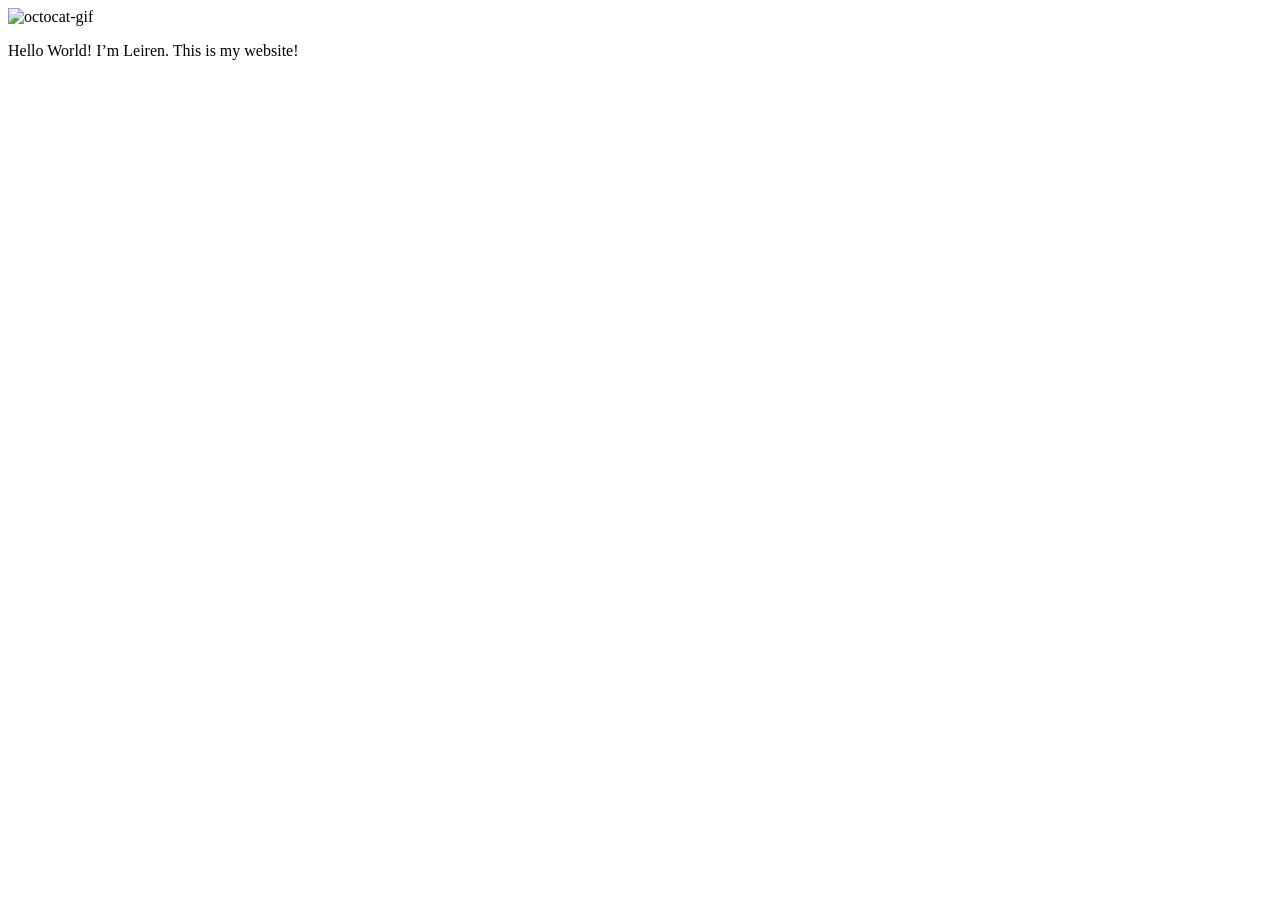
==== index.html @ 082400e5 "Replace welcome message with personal introduction" ====
<!DOCTYPE html>

<html>
<head>
  <meta http-equiv="Content-Type" content="text/html; charset=utf-8"/>
  <title>my-first-website</title>
  <LINK href="styles.css" rel="stylesheet" type="text/css">
</head>

<body>

<img src="https://octodex.github.com/images/daftpunktocat-thomas.gif" id="octocat" alt="octocat-gif" />

<!-- Change this code here by copy and pasting your template on line 15 -->
<p>Hello World! I’m Leiren. This is my website!</p>
</body>
</html>
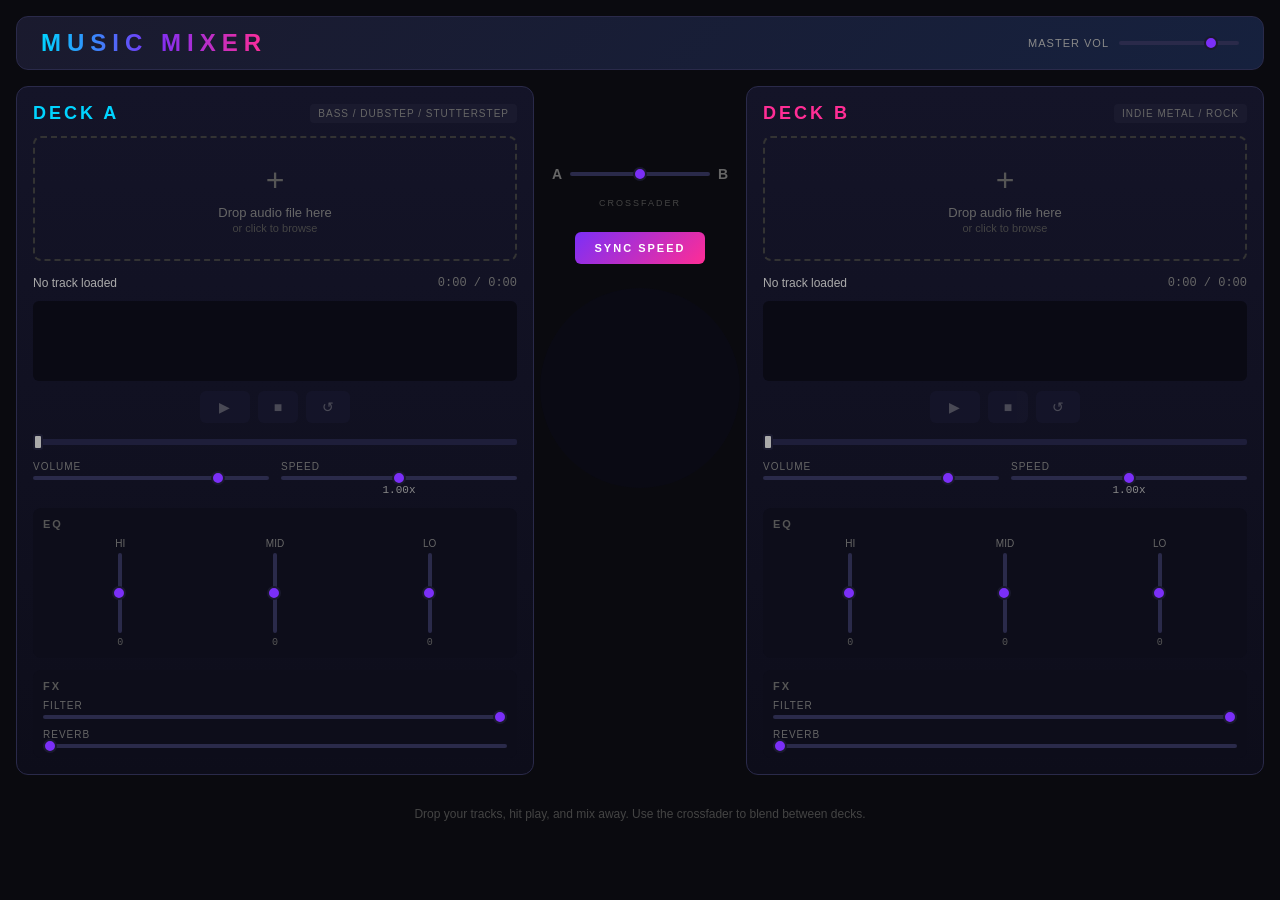
==== commit 0d192bf7: "Build web-based music mixer app with dual deck DJ interface Two-deck mixer using Web Audio API for b" ====
--- a/index.html
+++ b/index.html
@@ -1,17 +1,202 @@
 <!DOCTYPE html>
-
-<html>
+<html lang="en">
 <head>
-  <meta http-equiv="Content-Type" content="text/html; charset=utf-8"/>
-  <title>my-first-website</title>
-  <LINK href="styles.css" rel="stylesheet" type="text/css">
+  <meta charset="UTF-8">
+  <meta name="viewport" content="width=device-width, initial-scale=1.0">
+  <title>Music Mixer</title>
+  <link rel="stylesheet" href="styles.css">
 </head>
-
 <body>
-
-<img src="https://octodex.github.com/images/daftpunktocat-thomas.gif" id="octocat" alt="octocat-gif" />
-
-<!-- Change this code here by copy and pasting your template on line 15 -->
-<p>Hello World! I’m Leiren. This is my website!</p>
+  <div class="app">
+    <header class="header">
+      <h1>MUSIC MIXER</h1>
+      <div class="master-controls">
+        <label>Master Vol</label>
+        <input type="range" id="master-volume" min="0" max="1" step="0.01" value="0.8">
+      </div>
+    </header>
+
+    <div class="mixer-layout">
+      <!-- DECK A -->
+      <div class="deck" id="deck-a">
+        <div class="deck-header">
+          <span class="deck-label">DECK A</span>
+          <span class="deck-genre">Bass / Dubstep / Stutterstep</span>
+        </div>
+
+        <div class="drop-zone" id="drop-a">
+          <div class="drop-icon">+</div>
+          <p>Drop audio file here<br><small>or click to browse</small></p>
+          <input type="file" accept="audio/*" class="file-input" id="file-a">
+        </div>
+
+        <div class="track-info" id="info-a">
+          <span class="track-name" id="name-a">No track loaded</span>
+          <span class="track-time" id="time-a">0:00 / 0:00</span>
+        </div>
+
+        <canvas class="waveform" id="waveform-a" width="400" height="80"></canvas>
+
+        <div class="transport">
+          <button class="btn btn-play" id="play-a" disabled>&#9654;</button>
+          <button class="btn btn-stop" id="stop-a" disabled>&#9632;</button>
+          <button class="btn btn-loop" id="loop-a" disabled>&#8634;</button>
+        </div>
+
+        <div class="seek-bar">
+          <input type="range" id="seek-a" min="0" max="100" step="0.1" value="0" disabled>
+        </div>
+
+        <div class="controls-grid">
+          <div class="control-group">
+            <label>Volume</label>
+            <input type="range" class="slider volume-slider" id="vol-a" min="0" max="1" step="0.01" value="0.8">
+          </div>
+          <div class="control-group">
+            <label>Speed</label>
+            <input type="range" class="slider speed-slider" id="speed-a" min="0.5" max="1.5" step="0.01" value="1.0">
+            <span class="speed-display" id="speed-display-a">1.00x</span>
+          </div>
+        </div>
+
+        <div class="eq-section">
+          <span class="eq-title">EQ</span>
+          <div class="eq-knobs">
+            <div class="eq-knob">
+              <label>Hi</label>
+              <input type="range" class="slider eq-slider" id="hi-a" min="-24" max="24" step="1" value="0" orient="vertical">
+              <span class="eq-val" id="hi-val-a">0</span>
+            </div>
+            <div class="eq-knob">
+              <label>Mid</label>
+              <input type="range" class="slider eq-slider" id="mid-a" min="-24" max="24" step="1" value="0" orient="vertical">
+              <span class="eq-val" id="mid-val-a">0</span>
+            </div>
+            <div class="eq-knob">
+              <label>Lo</label>
+              <input type="range" class="slider eq-slider" id="lo-a" min="-24" max="24" step="1" value="0" orient="vertical">
+              <span class="eq-val" id="lo-val-a">0</span>
+            </div>
+          </div>
+        </div>
+
+        <div class="fx-section">
+          <span class="fx-title">FX</span>
+          <div class="fx-controls">
+            <div class="control-group">
+              <label>Filter</label>
+              <input type="range" class="slider" id="filter-a" min="20" max="20000" step="1" value="20000">
+            </div>
+            <div class="control-group">
+              <label>Reverb</label>
+              <input type="range" class="slider" id="reverb-a" min="0" max="1" step="0.01" value="0">
+            </div>
+          </div>
+        </div>
+      </div>
+
+      <!-- CENTER / CROSSFADER -->
+      <div class="center-section">
+        <div class="crossfader-section">
+          <span class="cf-label">A</span>
+          <input type="range" id="crossfader" min="0" max="1" step="0.01" value="0.5">
+          <span class="cf-label">B</span>
+        </div>
+        <div class="crossfader-title">CROSSFADER</div>
+
+        <div class="sync-section">
+          <button class="btn btn-sync" id="sync-btn">SYNC SPEED</button>
+        </div>
+
+        <div class="visualizer-section">
+          <canvas id="visualizer" width="200" height="200"></canvas>
+        </div>
+      </div>
+
+      <!-- DECK B -->
+      <div class="deck" id="deck-b">
+        <div class="deck-header">
+          <span class="deck-label">DECK B</span>
+          <span class="deck-genre">Indie Metal / Rock</span>
+        </div>
+
+        <div class="drop-zone" id="drop-b">
+          <div class="drop-icon">+</div>
+          <p>Drop audio file here<br><small>or click to browse</small></p>
+          <input type="file" accept="audio/*" class="file-input" id="file-b">
+        </div>
+
+        <div class="track-info" id="info-b">
+          <span class="track-name" id="name-b">No track loaded</span>
+          <span class="track-time" id="time-b">0:00 / 0:00</span>
+        </div>
+
+        <canvas class="waveform" id="waveform-b" width="400" height="80"></canvas>
+
+        <div class="transport">
+          <button class="btn btn-play" id="play-b" disabled>&#9654;</button>
+          <button class="btn btn-stop" id="stop-b" disabled>&#9632;</button>
+          <button class="btn btn-loop" id="loop-b" disabled>&#8634;</button>
+        </div>
+
+        <div class="seek-bar">
+          <input type="range" id="seek-b" min="0" max="100" step="0.1" value="0" disabled>
+        </div>
+
+        <div class="controls-grid">
+          <div class="control-group">
+            <label>Volume</label>
+            <input type="range" class="slider volume-slider" id="vol-b" min="0" max="1" step="0.01" value="0.8">
+          </div>
+          <div class="control-group">
+            <label>Speed</label>
+            <input type="range" class="slider speed-slider" id="speed-b" min="0.5" max="1.5" step="0.01" value="1.0">
+            <span class="speed-display" id="speed-display-b">1.00x</span>
+          </div>
+        </div>
+
+        <div class="eq-section">
+          <span class="eq-title">EQ</span>
+          <div class="eq-knobs">
+            <div class="eq-knob">
+              <label>Hi</label>
+              <input type="range" class="slider eq-slider" id="hi-b" min="-24" max="24" step="1" value="0" orient="vertical">
+              <span class="eq-val" id="hi-val-b">0</span>
+            </div>
+            <div class="eq-knob">
+              <label>Mid</label>
+              <input type="range" class="slider eq-slider" id="mid-b" min="-24" max="24" step="1" value="0" orient="vertical">
+              <span class="eq-val" id="mid-val-b">0</span>
+            </div>
+            <div class="eq-knob">
+              <label>Lo</label>
+              <input type="range" class="slider eq-slider" id="lo-b" min="-24" max="24" step="1" value="0" orient="vertical">
+              <span class="eq-val" id="lo-val-b">0</span>
+            </div>
+          </div>
+        </div>
+
+        <div class="fx-section">
+          <span class="fx-title">FX</span>
+          <div class="fx-controls">
+            <div class="control-group">
+              <label>Filter</label>
+              <input type="range" class="slider" id="filter-b" min="20" max="20000" step="1" value="20000">
+            </div>
+            <div class="control-group">
+              <label>Reverb</label>
+              <input type="range" class="slider" id="reverb-b" min="0" max="1" step="0.01" value="0">
+            </div>
+          </div>
+        </div>
+      </div>
+    </div>
+
+    <footer class="footer">
+      <p>Drop your tracks, hit play, and mix away. Use the crossfader to blend between decks.</p>
+    </footer>
+  </div>
+
+  <script src="app.js"></script>
 </body>
 </html>
--- a/styles.css
+++ b/styles.css
@@ -0,0 +1,519 @@
+/* ========== RESET & BASE ========== */
+*, *::before, *::after {
+  margin: 0;
+  padding: 0;
+  box-sizing: border-box;
+}
+
+body {
+  font-family: 'Segoe UI', -apple-system, BlinkMacSystemFont, sans-serif;
+  background: #0a0a0f;
+  color: #e0e0e0;
+  min-height: 100vh;
+  overflow-x: hidden;
+}
+
+.app {
+  max-width: 1400px;
+  margin: 0 auto;
+  padding: 16px;
+}
+
+/* ========== HEADER ========== */
+.header {
+  display: flex;
+  justify-content: space-between;
+  align-items: center;
+  padding: 12px 24px;
+  background: linear-gradient(135deg, #1a1a2e, #16213e);
+  border-radius: 12px;
+  margin-bottom: 16px;
+  border: 1px solid #2a2a4a;
+}
+
+.header h1 {
+  font-size: 24px;
+  font-weight: 700;
+  letter-spacing: 6px;
+  background: linear-gradient(90deg, #00d4ff, #7b2ff7, #ff2d95);
+  -webkit-background-clip: text;
+  -webkit-text-fill-color: transparent;
+  background-clip: text;
+}
+
+.master-controls {
+  display: flex;
+  align-items: center;
+  gap: 10px;
+}
+
+.master-controls label {
+  font-size: 11px;
+  text-transform: uppercase;
+  letter-spacing: 1px;
+  color: #888;
+}
+
+.master-controls input[type="range"] {
+  width: 120px;
+}
+
+/* ========== MIXER LAYOUT ========== */
+.mixer-layout {
+  display: grid;
+  grid-template-columns: 1fr 180px 1fr;
+  gap: 16px;
+  align-items: start;
+}
+
+/* ========== DECK ========== */
+.deck {
+  background: linear-gradient(180deg, #141428, #0d0d1a);
+  border-radius: 12px;
+  padding: 16px;
+  border: 1px solid #2a2a4a;
+}
+
+.deck-header {
+  display: flex;
+  justify-content: space-between;
+  align-items: center;
+  margin-bottom: 12px;
+}
+
+.deck-label {
+  font-size: 18px;
+  font-weight: 700;
+  letter-spacing: 3px;
+}
+
+#deck-a .deck-label {
+  color: #00d4ff;
+}
+
+#deck-b .deck-label {
+  color: #ff2d95;
+}
+
+.deck-genre {
+  font-size: 10px;
+  text-transform: uppercase;
+  letter-spacing: 1px;
+  color: #666;
+  background: #1a1a2e;
+  padding: 4px 8px;
+  border-radius: 4px;
+}
+
+/* ========== DROP ZONE ========== */
+.drop-zone {
+  border: 2px dashed #333;
+  border-radius: 8px;
+  padding: 24px;
+  text-align: center;
+  cursor: pointer;
+  transition: all 0.3s;
+  margin-bottom: 12px;
+  position: relative;
+}
+
+.drop-zone:hover,
+.drop-zone.drag-over {
+  border-color: #7b2ff7;
+  background: rgba(123, 47, 247, 0.05);
+}
+
+.drop-zone.loaded {
+  border-color: #2ecc71;
+  border-style: solid;
+  padding: 10px;
+}
+
+.drop-zone.loaded .drop-icon {
+  display: none;
+}
+
+.drop-icon {
+  font-size: 32px;
+  color: #555;
+  margin-bottom: 6px;
+}
+
+.drop-zone p {
+  color: #666;
+  font-size: 13px;
+}
+
+.drop-zone small {
+  color: #444;
+  font-size: 11px;
+}
+
+.file-input {
+  position: absolute;
+  inset: 0;
+  opacity: 0;
+  cursor: pointer;
+}
+
+/* ========== TRACK INFO ========== */
+.track-info {
+  display: flex;
+  justify-content: space-between;
+  align-items: center;
+  margin-bottom: 8px;
+  min-height: 20px;
+}
+
+.track-name {
+  font-size: 12px;
+  color: #aaa;
+  white-space: nowrap;
+  overflow: hidden;
+  text-overflow: ellipsis;
+  max-width: 250px;
+}
+
+.track-time {
+  font-size: 12px;
+  color: #666;
+  font-family: 'Courier New', monospace;
+}
+
+/* ========== WAVEFORM ========== */
+.waveform {
+  width: 100%;
+  height: 80px;
+  background: #0a0a14;
+  border-radius: 6px;
+  margin-bottom: 10px;
+  display: block;
+}
+
+/* ========== TRANSPORT ========== */
+.transport {
+  display: flex;
+  gap: 8px;
+  justify-content: center;
+  margin-bottom: 8px;
+}
+
+.btn {
+  border: none;
+  border-radius: 6px;
+  cursor: pointer;
+  font-size: 14px;
+  transition: all 0.2s;
+  background: #1e1e3a;
+  color: #ccc;
+  padding: 8px 16px;
+}
+
+.btn:hover:not(:disabled) {
+  background: #2e2e5a;
+}
+
+.btn:disabled {
+  opacity: 0.3;
+  cursor: not-allowed;
+}
+
+.btn-play {
+  min-width: 50px;
+}
+
+.btn-play.playing {
+  background: #7b2ff7;
+  color: #fff;
+}
+
+.btn-loop.active {
+  background: #2ecc71;
+  color: #fff;
+}
+
+/* ========== SEEK BAR ========== */
+.seek-bar {
+  margin-bottom: 12px;
+}
+
+.seek-bar input[type="range"] {
+  width: 100%;
+}
+
+/* ========== CONTROLS GRID ========== */
+.controls-grid {
+  display: grid;
+  grid-template-columns: 1fr 1fr;
+  gap: 12px;
+  margin-bottom: 12px;
+}
+
+.control-group {
+  display: flex;
+  flex-direction: column;
+  gap: 4px;
+}
+
+.control-group label {
+  font-size: 10px;
+  text-transform: uppercase;
+  letter-spacing: 1px;
+  color: #666;
+}
+
+.speed-display {
+  font-size: 11px;
+  color: #888;
+  text-align: center;
+  font-family: 'Courier New', monospace;
+}
+
+/* ========== EQ SECTION ========== */
+.eq-section {
+  background: #0d0d1a;
+  border-radius: 8px;
+  padding: 10px;
+  margin-bottom: 12px;
+}
+
+.eq-title,
+.fx-title {
+  font-size: 11px;
+  font-weight: 600;
+  letter-spacing: 2px;
+  color: #555;
+  display: block;
+  margin-bottom: 8px;
+}
+
+.eq-knobs {
+  display: flex;
+  justify-content: space-around;
+}
+
+.eq-knob {
+  display: flex;
+  flex-direction: column;
+  align-items: center;
+  gap: 4px;
+}
+
+.eq-knob label {
+  font-size: 10px;
+  color: #666;
+  text-transform: uppercase;
+}
+
+.eq-slider {
+  writing-mode: vertical-lr;
+  direction: rtl;
+  width: 28px;
+  height: 80px;
+  -webkit-appearance: slider-vertical;
+}
+
+.eq-val {
+  font-size: 10px;
+  color: #555;
+  font-family: 'Courier New', monospace;
+}
+
+/* ========== FX SECTION ========== */
+.fx-section {
+  background: #0d0d1a;
+  border-radius: 8px;
+  padding: 10px;
+}
+
+.fx-controls {
+  display: flex;
+  flex-direction: column;
+  gap: 10px;
+}
+
+/* ========== CENTER SECTION ========== */
+.center-section {
+  display: flex;
+  flex-direction: column;
+  align-items: center;
+  gap: 16px;
+  padding-top: 80px;
+}
+
+.crossfader-section {
+  display: flex;
+  align-items: center;
+  gap: 8px;
+}
+
+.cf-label {
+  font-size: 14px;
+  font-weight: 700;
+  color: #666;
+}
+
+.crossfader-title {
+  font-size: 9px;
+  letter-spacing: 2px;
+  color: #444;
+  text-align: center;
+}
+
+#crossfader {
+  width: 140px;
+}
+
+.sync-section {
+  margin-top: 8px;
+}
+
+.btn-sync {
+  background: linear-gradient(135deg, #7b2ff7, #ff2d95);
+  color: #fff;
+  font-size: 11px;
+  letter-spacing: 2px;
+  font-weight: 600;
+  padding: 10px 20px;
+  border: none;
+  border-radius: 6px;
+  cursor: pointer;
+  transition: all 0.2s;
+}
+
+.btn-sync:hover {
+  transform: scale(1.05);
+  box-shadow: 0 0 20px rgba(123, 47, 247, 0.3);
+}
+
+.visualizer-section {
+  margin-top: 8px;
+}
+
+#visualizer {
+  border-radius: 50%;
+  background: #0a0a14;
+}
+
+/* ========== RANGE INPUTS ========== */
+input[type="range"] {
+  -webkit-appearance: none;
+  appearance: none;
+  background: transparent;
+  cursor: pointer;
+}
+
+input[type="range"]::-webkit-slider-runnable-track {
+  height: 4px;
+  background: #2a2a4a;
+  border-radius: 2px;
+}
+
+input[type="range"]::-webkit-slider-thumb {
+  -webkit-appearance: none;
+  appearance: none;
+  width: 14px;
+  height: 14px;
+  background: #7b2ff7;
+  border-radius: 50%;
+  margin-top: -5px;
+  border: 2px solid #1a1a2e;
+}
+
+input[type="range"]::-moz-range-track {
+  height: 4px;
+  background: #2a2a4a;
+  border-radius: 2px;
+  border: none;
+}
+
+input[type="range"]::-moz-range-thumb {
+  width: 12px;
+  height: 12px;
+  background: #7b2ff7;
+  border-radius: 50%;
+  border: 2px solid #1a1a2e;
+}
+
+/* Volume sliders colored */
+.volume-slider::-webkit-slider-thumb { background: #2ecc71; }
+.volume-slider::-moz-range-thumb { background: #2ecc71; }
+
+/* Speed sliders colored */
+.speed-slider::-webkit-slider-thumb { background: #f39c12; }
+.speed-slider::-moz-range-thumb { background: #f39c12; }
+
+/* Seek bar */
+.seek-bar input[type="range"]::-webkit-slider-runnable-track {
+  height: 6px;
+  background: #1e1e3a;
+}
+
+.seek-bar input[type="range"]::-webkit-slider-thumb {
+  width: 10px;
+  height: 16px;
+  border-radius: 3px;
+  margin-top: -5px;
+  background: #aaa;
+}
+
+.seek-bar input[type="range"]::-moz-range-track {
+  height: 6px;
+  background: #1e1e3a;
+}
+
+.seek-bar input[type="range"]::-moz-range-thumb {
+  width: 10px;
+  height: 16px;
+  border-radius: 3px;
+  background: #aaa;
+}
+
+/* EQ vertical sliders */
+.eq-slider::-webkit-slider-runnable-track {
+  width: 4px;
+  height: auto;
+}
+
+.eq-slider::-webkit-slider-thumb {
+  width: 16px;
+  height: 10px;
+  border-radius: 3px;
+  margin-left: -6px;
+  background: #00d4ff;
+}
+
+.eq-slider::-moz-range-thumb {
+  width: 16px;
+  height: 10px;
+  border-radius: 3px;
+  background: #00d4ff;
+}
+
+/* ========== FOOTER ========== */
+.footer {
+  text-align: center;
+  padding: 16px;
+  margin-top: 16px;
+  color: #444;
+  font-size: 12px;
+}
+
+/* ========== RESPONSIVE ========== */
+@media (max-width: 900px) {
+  .mixer-layout {
+    grid-template-columns: 1fr;
+  }
+
+  .center-section {
+    padding-top: 0;
+    flex-direction: row;
+    flex-wrap: wrap;
+    justify-content: center;
+  }
+
+  .header h1 {
+    font-size: 18px;
+    letter-spacing: 3px;
+  }
+}
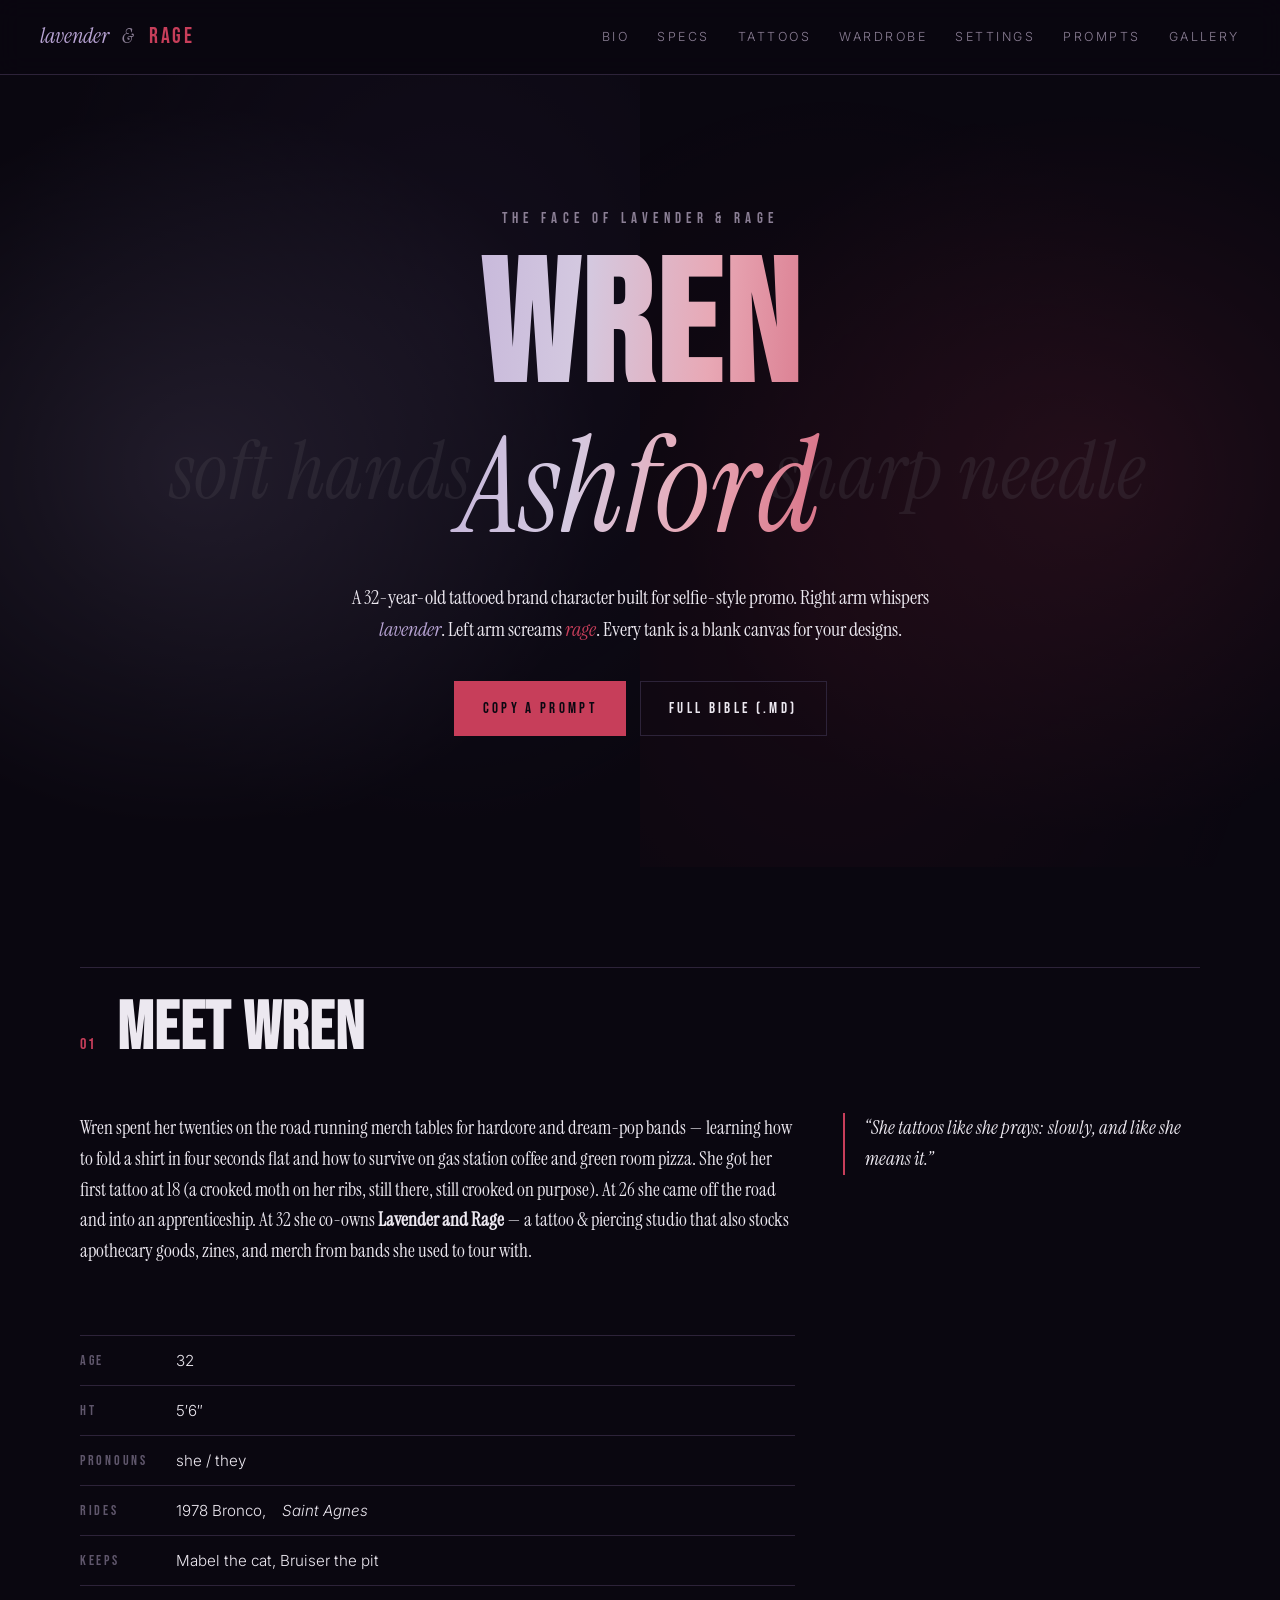
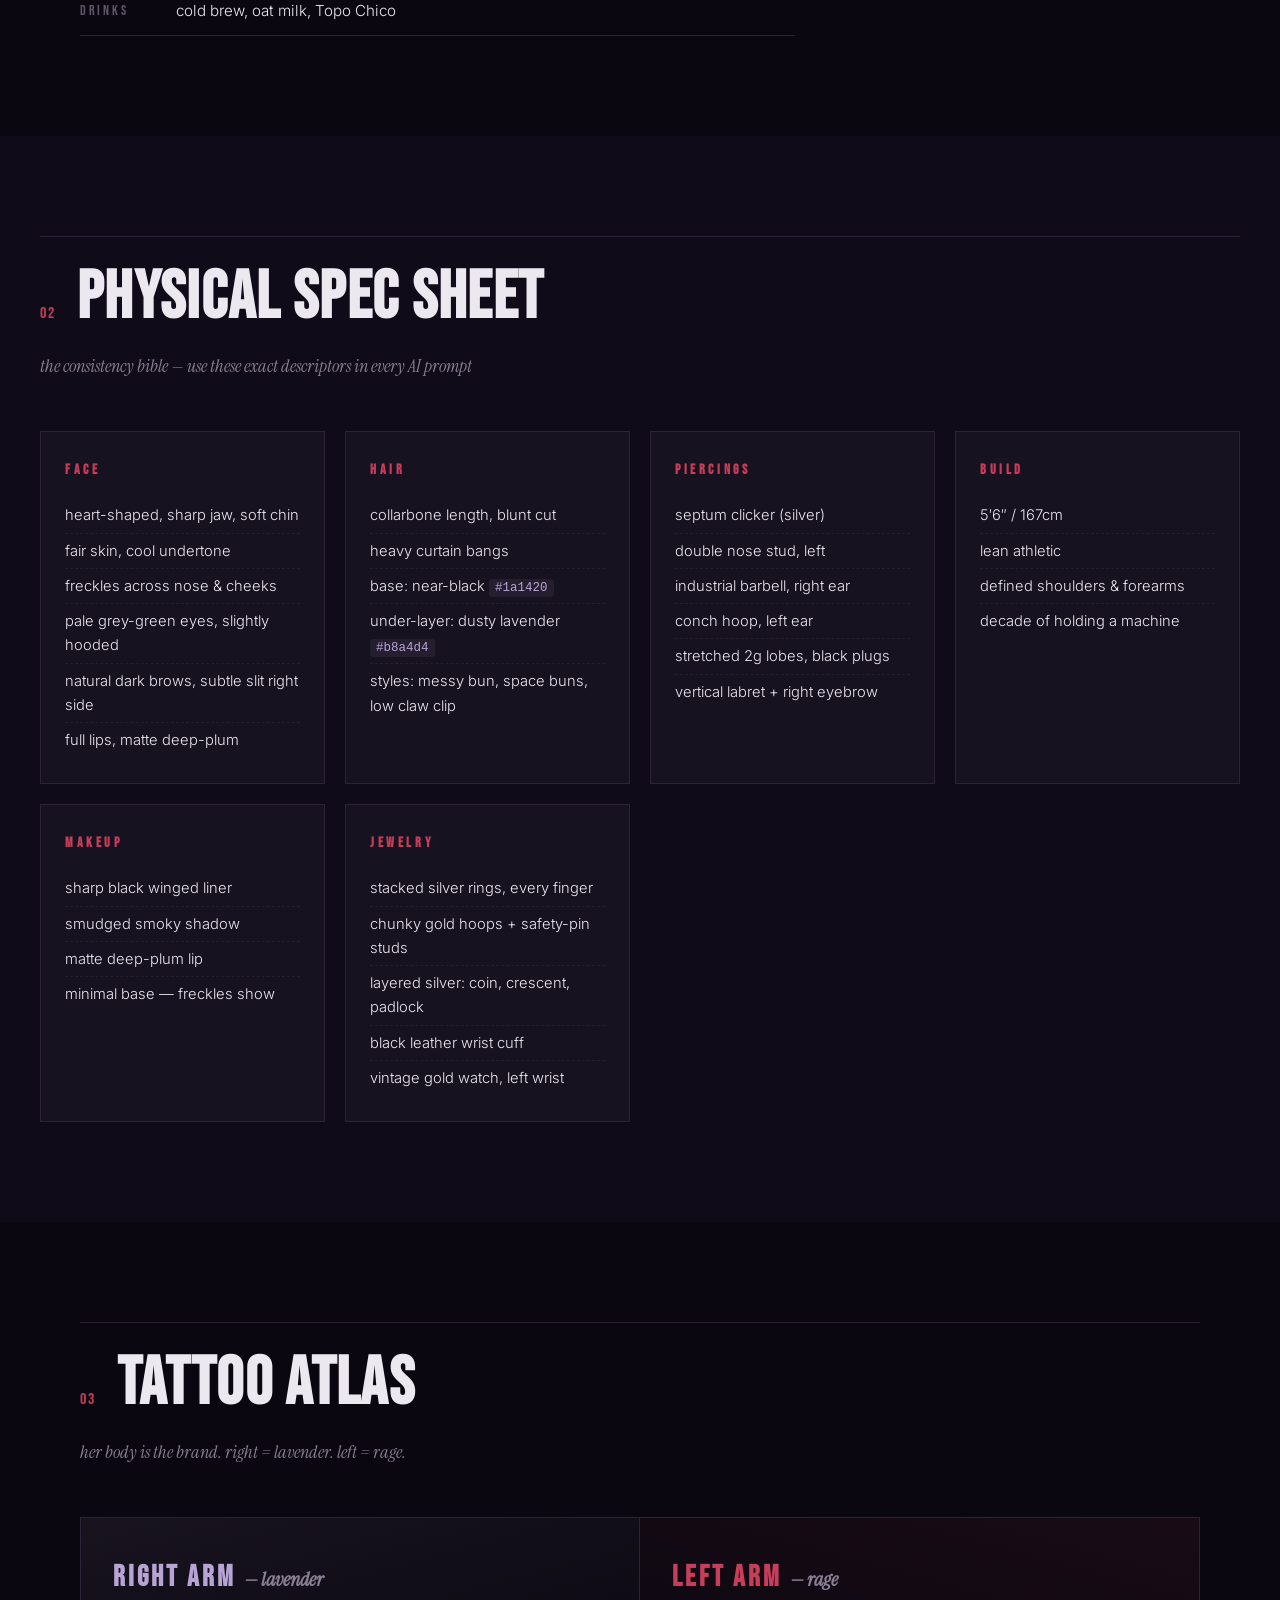
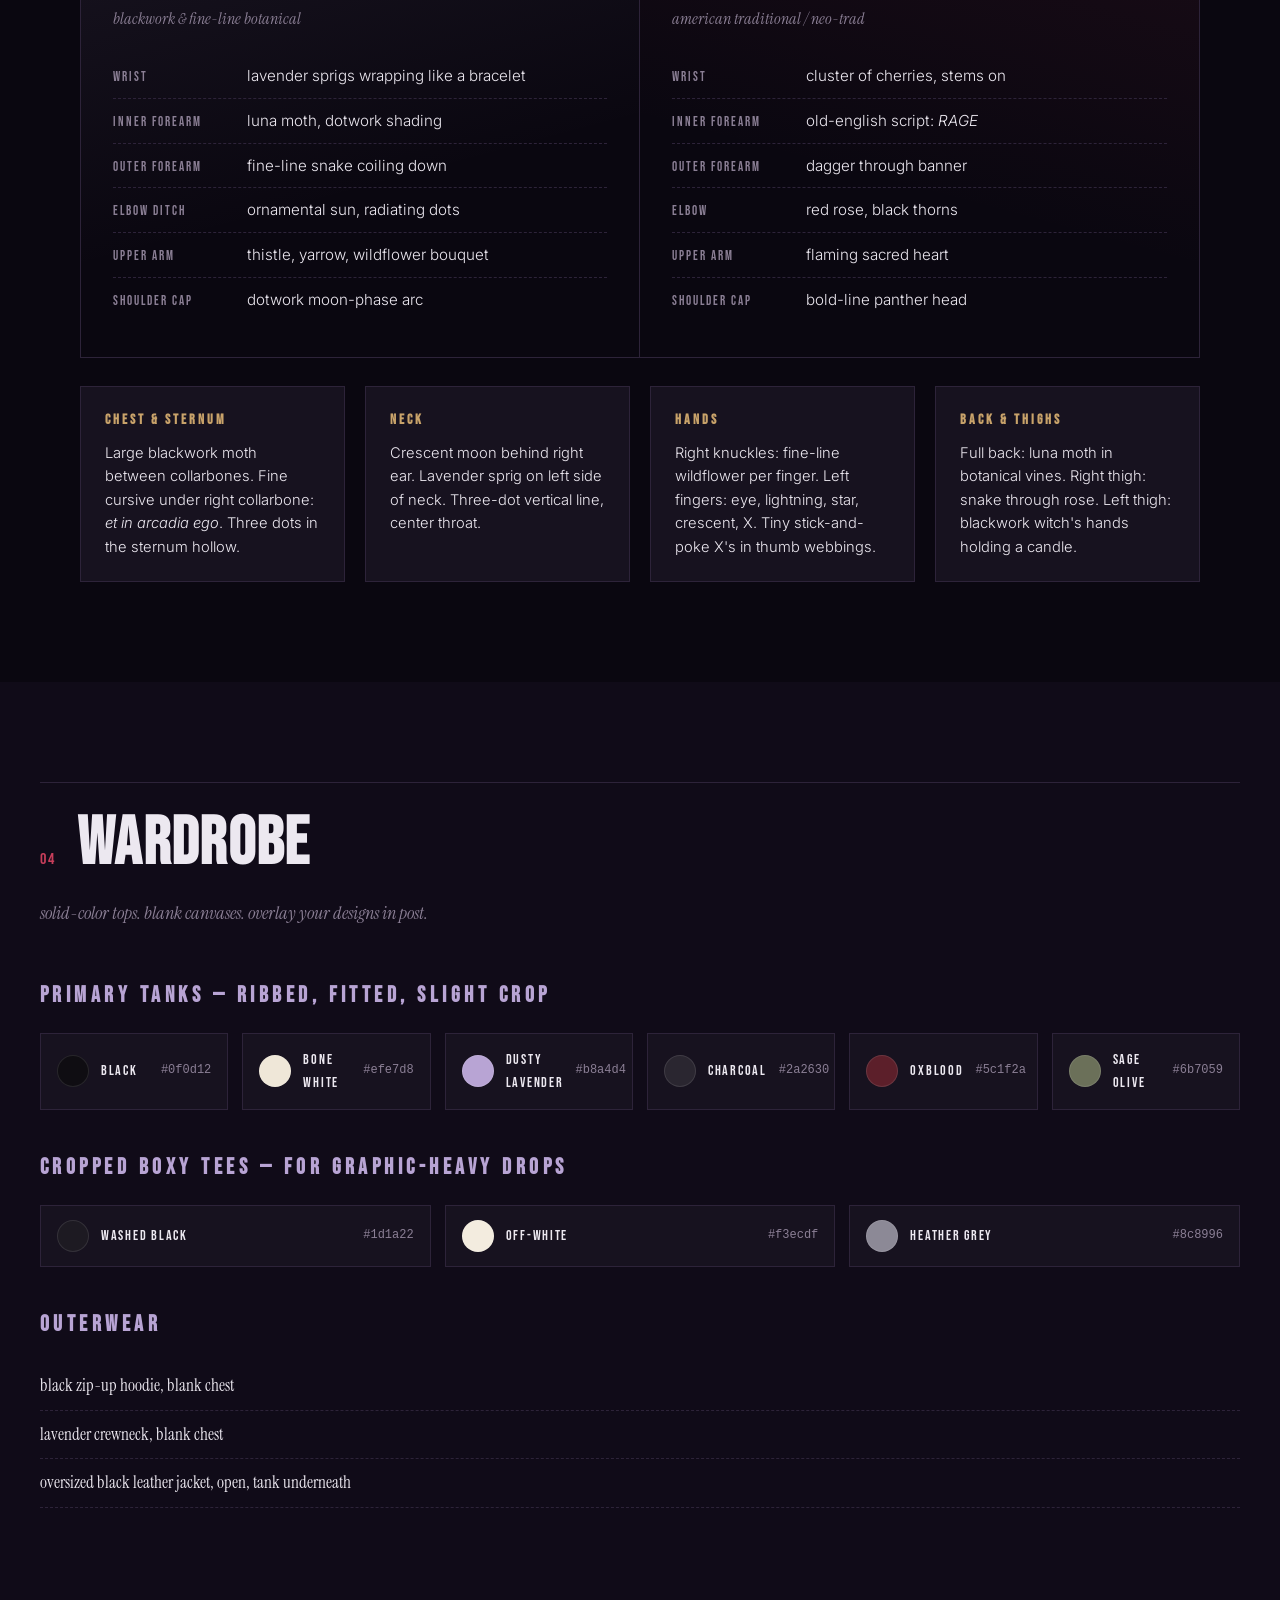
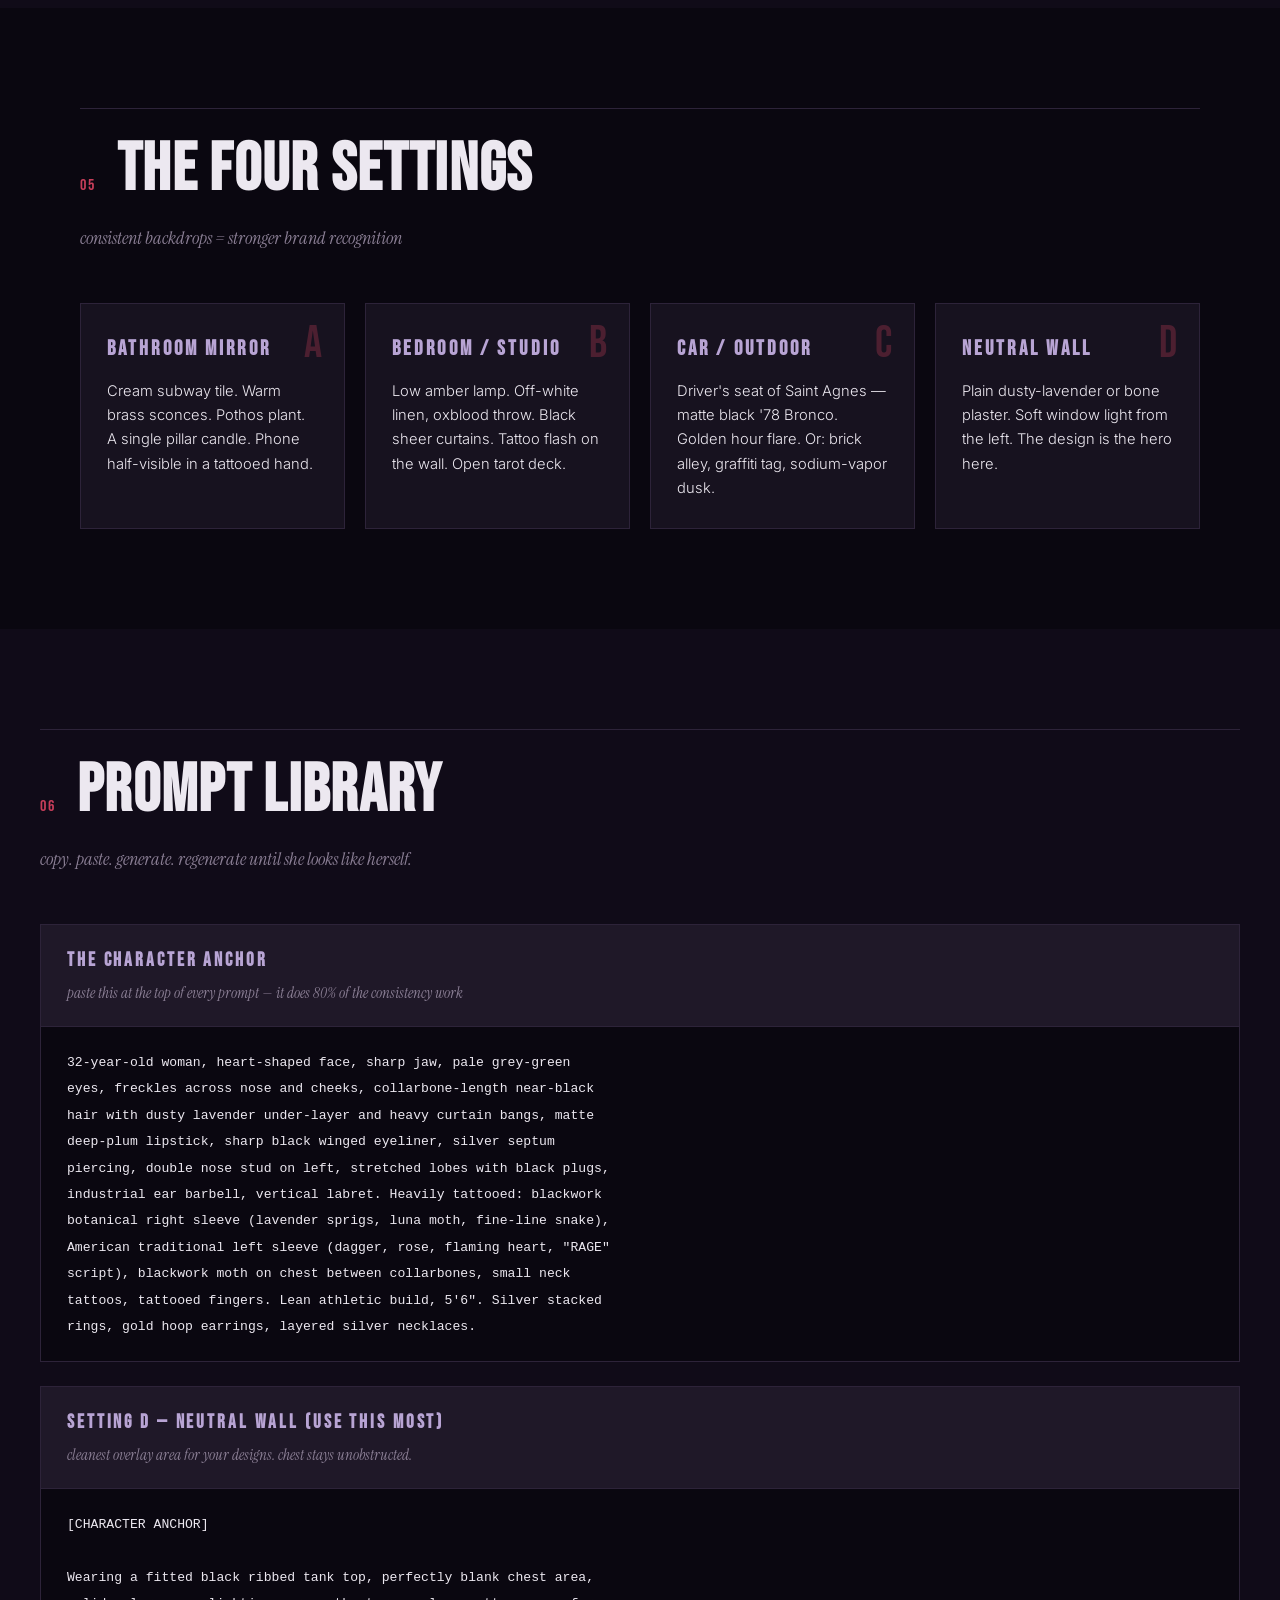
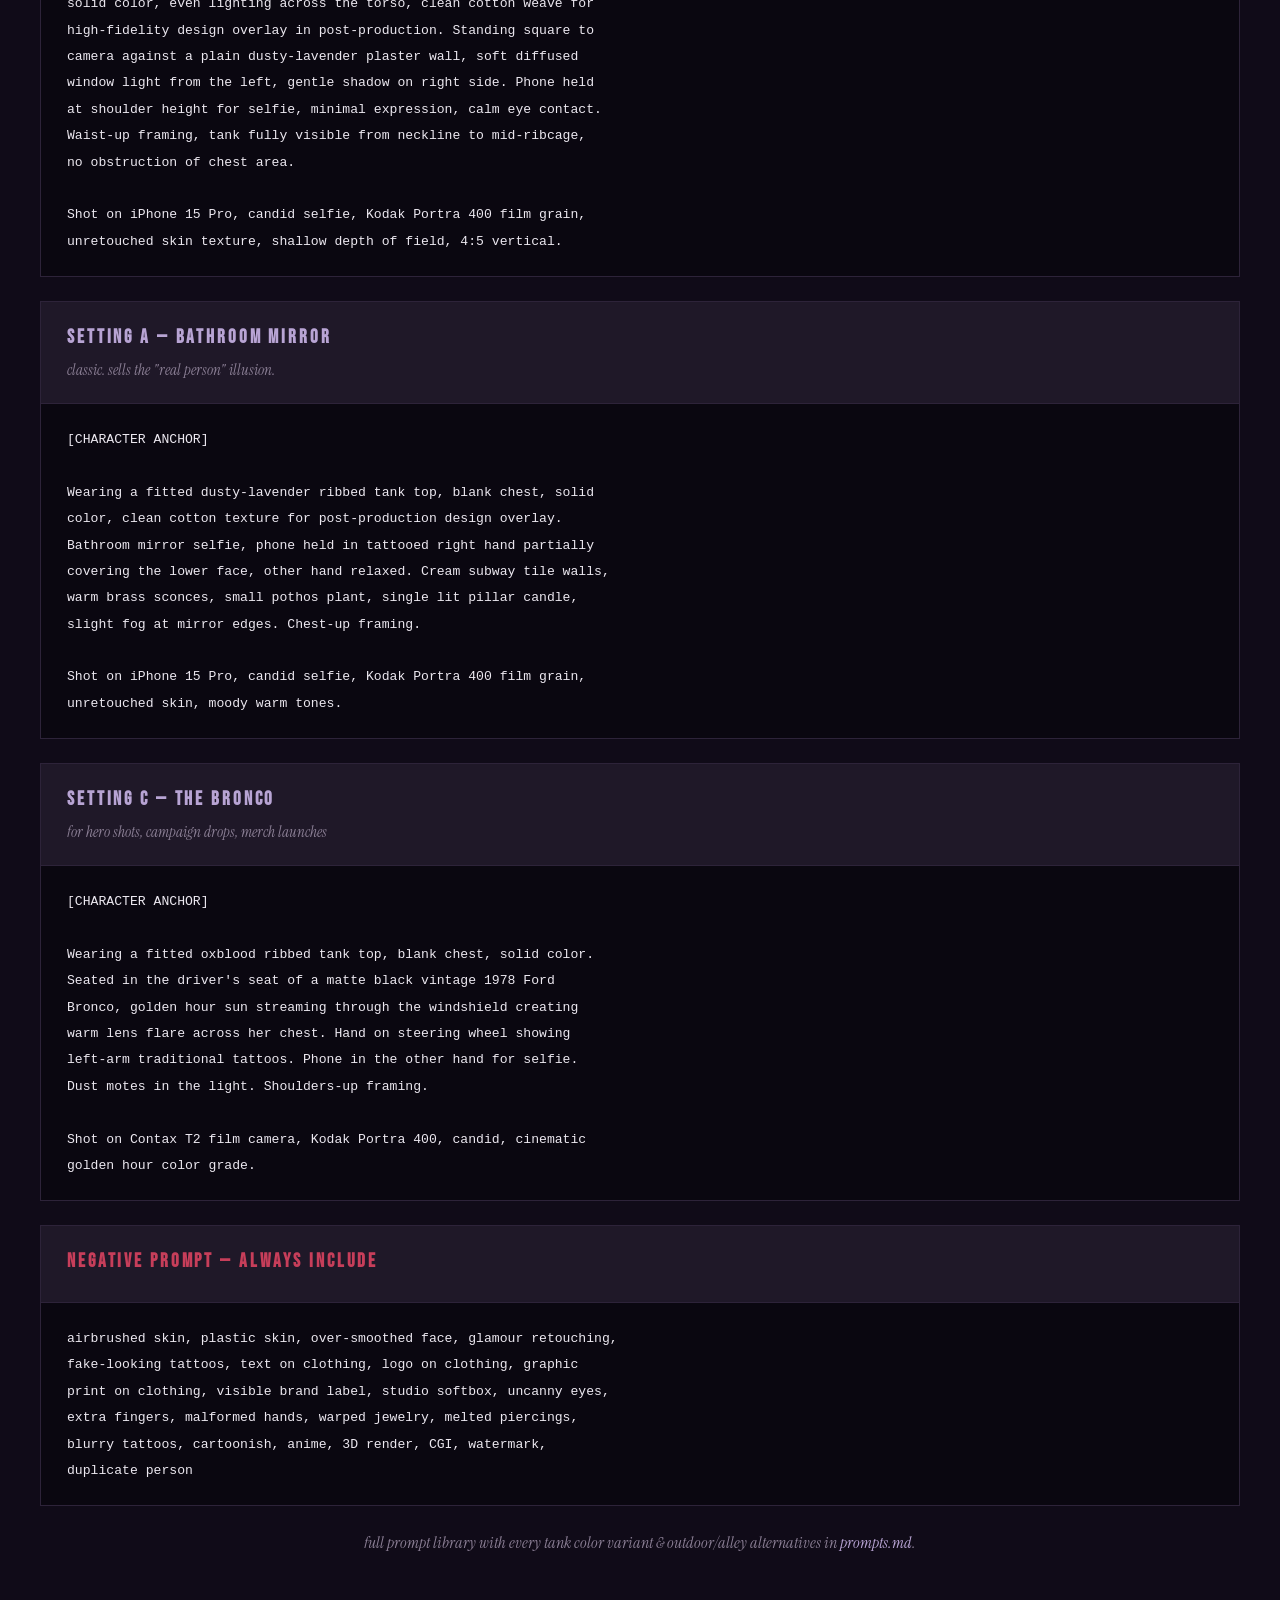
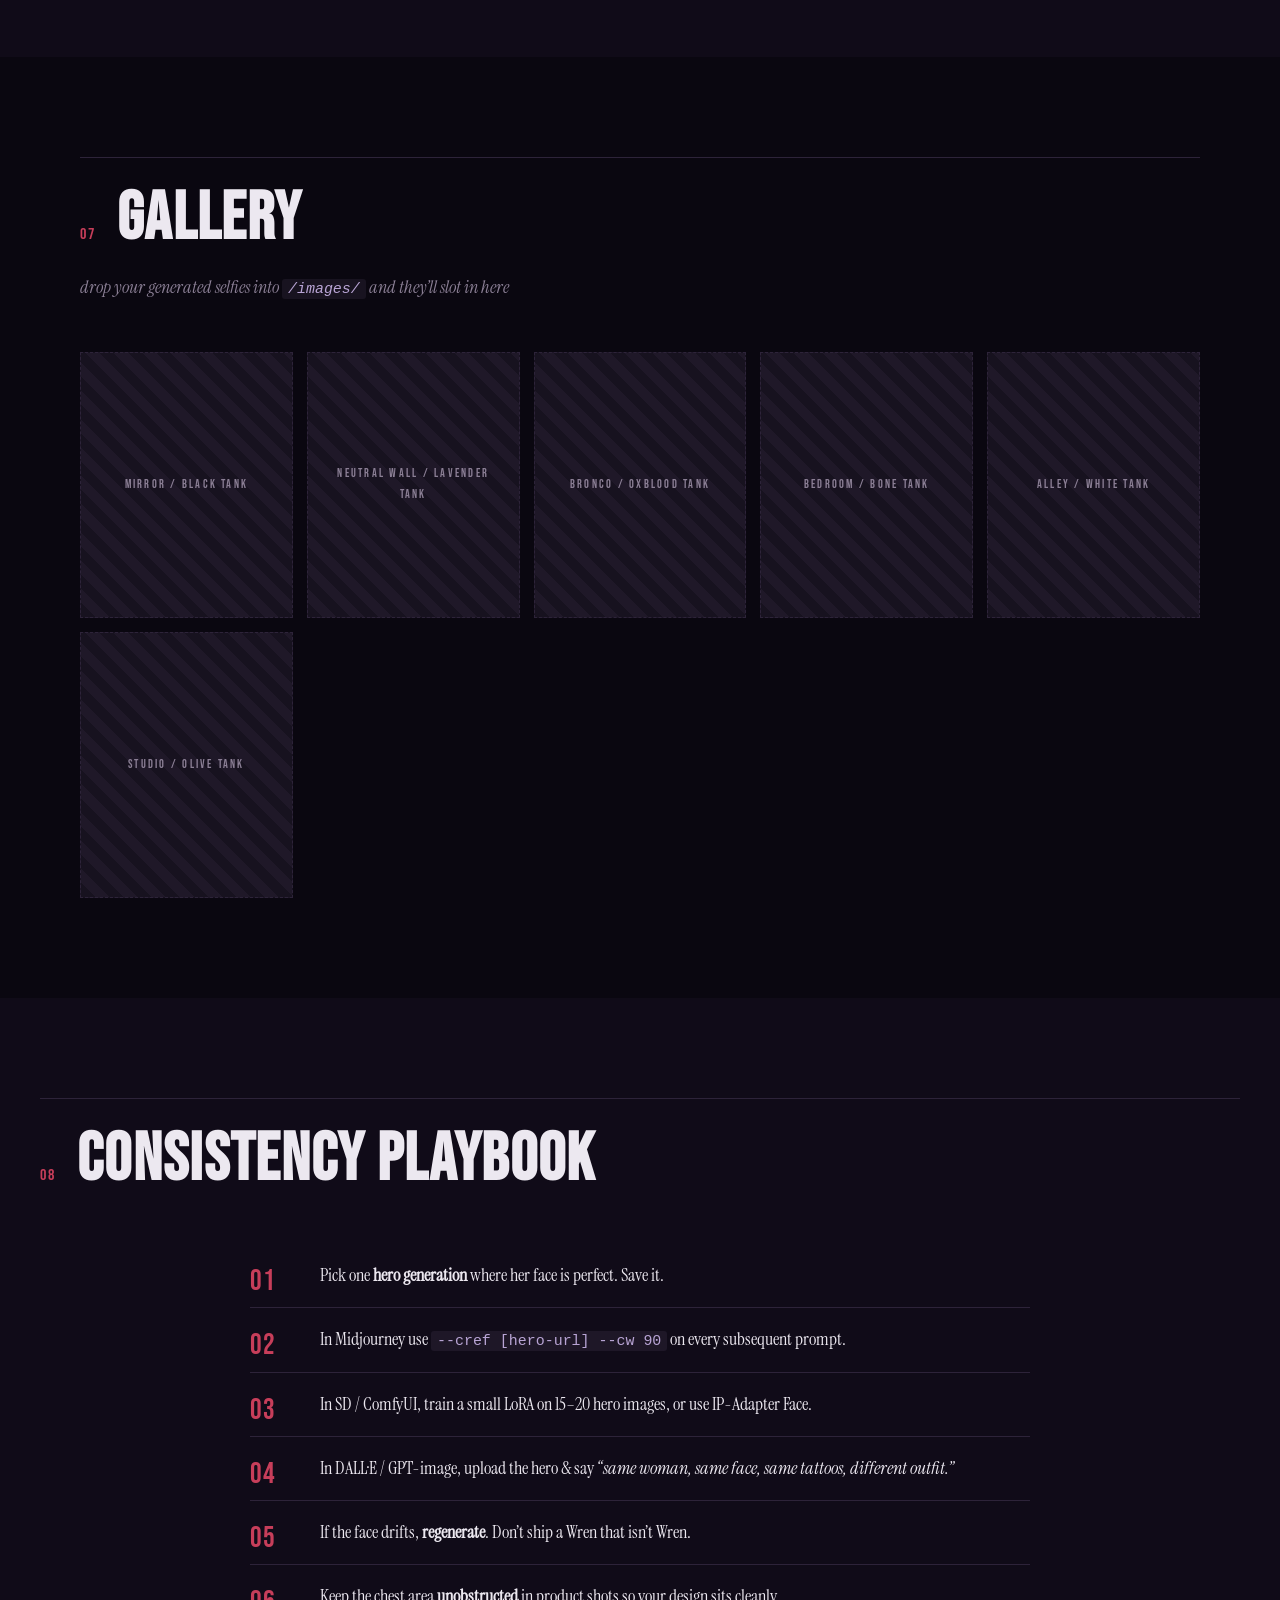
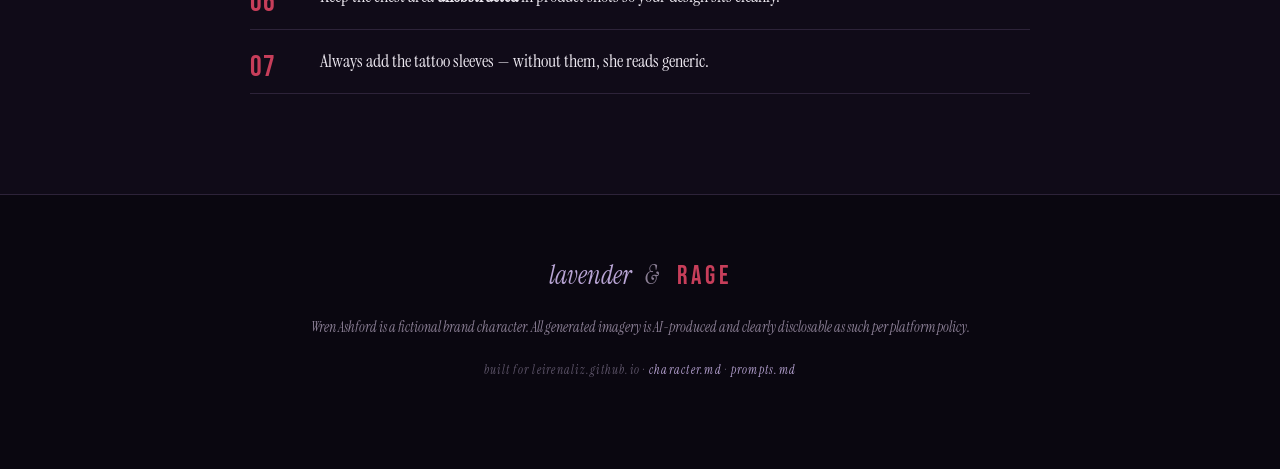
==== commit e098e23f: "Add Wren Ashford brand character showcase for Lavender & Rage Introduces a full brand character for " ====
--- a/index.html
+++ b/index.html
@@ -1,202 +1,412 @@
 <!DOCTYPE html>
 <html lang="en">
 <head>
-  <meta charset="UTF-8">
-  <meta name="viewport" content="width=device-width, initial-scale=1.0">
-  <title>Music Mixer</title>
-  <link rel="stylesheet" href="styles.css">
+  <meta charset="utf-8" />
+  <meta name="viewport" content="width=device-width, initial-scale=1" />
+  <title>Wren Ashford — The Face of Lavender & Rage</title>
+  <meta name="description" content="Brand character bible and AI prompt library for Wren Ashford, the face of Lavender and Rage." />
+  <link rel="preconnect" href="https://fonts.googleapis.com">
+  <link rel="preconnect" href="https://fonts.gstatic.com" crossorigin>
+  <link href="https://fonts.googleapis.com/css2?family=Bebas+Neue&family=Instrument+Serif:ital@0;1&family=Inter:wght@300;400;500;600&display=swap" rel="stylesheet">
+  <link href="styles.css" rel="stylesheet" type="text/css">
 </head>
 <body>
-  <div class="app">
-    <header class="header">
-      <h1>MUSIC MIXER</h1>
-      <div class="master-controls">
-        <label>Master Vol</label>
-        <input type="range" id="master-volume" min="0" max="1" step="0.01" value="0.8">
-      </div>
+
+<header class="nav">
+  <div class="nav__brand">
+    <span class="nav__lavender">lavender</span>
+    <span class="nav__amp">&amp;</span>
+    <span class="nav__rage">rage</span>
+  </div>
+  <nav class="nav__links">
+    <a href="#bio">bio</a>
+    <a href="#specs">specs</a>
+    <a href="#tattoos">tattoos</a>
+    <a href="#wardrobe">wardrobe</a>
+    <a href="#settings">settings</a>
+    <a href="#prompts">prompts</a>
+    <a href="#gallery">gallery</a>
+  </nav>
+</header>
+
+<section class="hero">
+  <div class="hero__split">
+    <div class="hero__side hero__side--lavender">
+      <span class="hero__tag">soft hands</span>
+    </div>
+    <div class="hero__side hero__side--rage">
+      <span class="hero__tag">sharp needle</span>
+    </div>
+  </div>
+  <div class="hero__content">
+    <p class="hero__kicker">the face of lavender &amp; rage</p>
+    <h1 class="hero__name">Wren<br><em>Ashford</em></h1>
+    <p class="hero__lede">
+      A 32-year-old tattooed brand character built for selfie-style promo.
+      Right arm whispers <span class="lav">lavender</span>.
+      Left arm screams <span class="rage">rage</span>.
+      Every tank is a blank canvas for your designs.
+    </p>
+    <div class="hero__ctas">
+      <a class="btn btn--primary" href="#prompts">copy a prompt</a>
+      <a class="btn btn--ghost" href="character.md">full bible (.md)</a>
+    </div>
+  </div>
+</section>
+
+<section id="bio" class="section">
+  <div class="section__head">
+    <span class="section__num">01</span>
+    <h2 class="section__title">meet wren</h2>
+  </div>
+  <div class="bio">
+    <p>
+      Wren spent her twenties on the road running merch tables for hardcore and dream-pop
+      bands — learning how to fold a shirt in four seconds flat and how to survive on gas
+      station coffee and green room pizza. She got her first tattoo at 18 (a crooked moth
+      on her ribs, still there, still crooked on purpose). At 26 she came off the road and
+      into an apprenticeship. At 32 she co-owns <strong>Lavender and Rage</strong> —
+      a tattoo &amp; piercing studio that also stocks apothecary goods, zines, and merch
+      from bands she used to tour with.
+    </p>
+    <p class="bio__quote">
+      <em>&ldquo;She tattoos like she prays: slowly, and like she means it.&rdquo;</em>
+    </p>
+    <ul class="bio__facts">
+      <li><span>age</span>32</li>
+      <li><span>ht</span>5&prime;6&Prime;</li>
+      <li><span>pronouns</span>she / they</li>
+      <li><span>rides</span>1978 Bronco, <em>Saint Agnes</em></li>
+      <li><span>keeps</span>Mabel the cat, Bruiser the pit</li>
+      <li><span>drinks</span>cold brew, oat milk, Topo Chico</li>
+    </ul>
+  </div>
+</section>
+
+<section id="specs" class="section section--alt">
+  <div class="section__head">
+    <span class="section__num">02</span>
+    <h2 class="section__title">physical spec sheet</h2>
+    <p class="section__sub">the consistency bible — use these exact descriptors in every AI prompt</p>
+  </div>
+  <div class="specs-grid">
+    <article class="spec-card">
+      <h3>face</h3>
+      <ul>
+        <li>heart-shaped, sharp jaw, soft chin</li>
+        <li>fair skin, cool undertone</li>
+        <li>freckles across nose &amp; cheeks</li>
+        <li>pale grey-green eyes, slightly hooded</li>
+        <li>natural dark brows, subtle slit right side</li>
+        <li>full lips, matte deep-plum</li>
+      </ul>
+    </article>
+    <article class="spec-card">
+      <h3>hair</h3>
+      <ul>
+        <li>collarbone length, blunt cut</li>
+        <li>heavy curtain bangs</li>
+        <li>base: near-black <code>#1a1420</code></li>
+        <li>under-layer: dusty lavender <code>#b8a4d4</code></li>
+        <li>styles: messy bun, space buns, low claw clip</li>
+      </ul>
+    </article>
+    <article class="spec-card">
+      <h3>piercings</h3>
+      <ul>
+        <li>septum clicker (silver)</li>
+        <li>double nose stud, left</li>
+        <li>industrial barbell, right ear</li>
+        <li>conch hoop, left ear</li>
+        <li>stretched 2g lobes, black plugs</li>
+        <li>vertical labret + right eyebrow</li>
+      </ul>
+    </article>
+    <article class="spec-card">
+      <h3>build</h3>
+      <ul>
+        <li>5&prime;6&Prime; / 167cm</li>
+        <li>lean athletic</li>
+        <li>defined shoulders &amp; forearms</li>
+        <li>decade of holding a machine</li>
+      </ul>
+    </article>
+    <article class="spec-card">
+      <h3>makeup</h3>
+      <ul>
+        <li>sharp black winged liner</li>
+        <li>smudged smoky shadow</li>
+        <li>matte deep-plum lip</li>
+        <li>minimal base — freckles show</li>
+      </ul>
+    </article>
+    <article class="spec-card">
+      <h3>jewelry</h3>
+      <ul>
+        <li>stacked silver rings, every finger</li>
+        <li>chunky gold hoops + safety-pin studs</li>
+        <li>layered silver: coin, crescent, padlock</li>
+        <li>black leather wrist cuff</li>
+        <li>vintage gold watch, left wrist</li>
+      </ul>
+    </article>
+  </div>
+</section>
+
+<section id="tattoos" class="section">
+  <div class="section__head">
+    <span class="section__num">03</span>
+    <h2 class="section__title">tattoo atlas</h2>
+    <p class="section__sub">her body is the brand. right = lavender. left = rage.</p>
+  </div>
+  <div class="tattoo-split">
+    <div class="tattoo-col tattoo-col--lavender">
+      <h3>right arm <span>&mdash; lavender</span></h3>
+      <p class="tattoo-col__style">blackwork &amp; fine-line botanical</p>
+      <ul>
+        <li><strong>wrist</strong> lavender sprigs wrapping like a bracelet</li>
+        <li><strong>inner forearm</strong> luna moth, dotwork shading</li>
+        <li><strong>outer forearm</strong> fine-line snake coiling down</li>
+        <li><strong>elbow ditch</strong> ornamental sun, radiating dots</li>
+        <li><strong>upper arm</strong> thistle, yarrow, wildflower bouquet</li>
+        <li><strong>shoulder cap</strong> dotwork moon-phase arc</li>
+      </ul>
+    </div>
+    <div class="tattoo-col tattoo-col--rage">
+      <h3>left arm <span>&mdash; rage</span></h3>
+      <p class="tattoo-col__style">american traditional / neo-trad</p>
+      <ul>
+        <li><strong>wrist</strong> cluster of cherries, stems on</li>
+        <li><strong>inner forearm</strong> old-english script: <em>RAGE</em></li>
+        <li><strong>outer forearm</strong> dagger through banner</li>
+        <li><strong>elbow</strong> red rose, black thorns</li>
+        <li><strong>upper arm</strong> flaming sacred heart</li>
+        <li><strong>shoulder cap</strong> bold-line panther head</li>
+      </ul>
+    </div>
+  </div>
+  <div class="tattoo-extras">
+    <div class="tattoo-extra">
+      <h4>chest &amp; sternum</h4>
+      <p>Large blackwork moth between collarbones. Fine cursive under right collarbone: <em>et in arcadia ego</em>. Three dots in the sternum hollow.</p>
+    </div>
+    <div class="tattoo-extra">
+      <h4>neck</h4>
+      <p>Crescent moon behind right ear. Lavender sprig on left side of neck. Three-dot vertical line, center throat.</p>
+    </div>
+    <div class="tattoo-extra">
+      <h4>hands</h4>
+      <p>Right knuckles: fine-line wildflower per finger. Left fingers: eye, lightning, star, crescent, X. Tiny stick-and-poke X's in thumb webbings.</p>
+    </div>
+    <div class="tattoo-extra">
+      <h4>back &amp; thighs</h4>
+      <p>Full back: luna moth in botanical vines. Right thigh: snake through rose. Left thigh: blackwork witch's hands holding a candle.</p>
+    </div>
+  </div>
+</section>
+
+<section id="wardrobe" class="section section--alt">
+  <div class="section__head">
+    <span class="section__num">04</span>
+    <h2 class="section__title">wardrobe</h2>
+    <p class="section__sub">solid-color tops. blank canvases. overlay your designs in post.</p>
+  </div>
+
+  <h3 class="subhead">primary tanks — ribbed, fitted, slight crop</h3>
+  <div class="swatches">
+    <div class="swatch"><span class="swatch__chip" style="background:#0f0d12"></span><strong>black</strong><code>#0f0d12</code></div>
+    <div class="swatch"><span class="swatch__chip" style="background:#efe7d8"></span><strong>bone white</strong><code>#efe7d8</code></div>
+    <div class="swatch"><span class="swatch__chip" style="background:#b8a4d4"></span><strong>dusty lavender</strong><code>#b8a4d4</code></div>
+    <div class="swatch"><span class="swatch__chip" style="background:#2a2630"></span><strong>charcoal</strong><code>#2a2630</code></div>
+    <div class="swatch"><span class="swatch__chip" style="background:#5c1f2a"></span><strong>oxblood</strong><code>#5c1f2a</code></div>
+    <div class="swatch"><span class="swatch__chip" style="background:#6b7059"></span><strong>sage olive</strong><code>#6b7059</code></div>
+  </div>
+
+  <h3 class="subhead">cropped boxy tees — for graphic-heavy drops</h3>
+  <div class="swatches">
+    <div class="swatch"><span class="swatch__chip" style="background:#1d1a22"></span><strong>washed black</strong><code>#1d1a22</code></div>
+    <div class="swatch"><span class="swatch__chip" style="background:#f3ecdf"></span><strong>off-white</strong><code>#f3ecdf</code></div>
+    <div class="swatch"><span class="swatch__chip" style="background:#8c8996"></span><strong>heather grey</strong><code>#8c8996</code></div>
+  </div>
+
+  <h3 class="subhead">outerwear</h3>
+  <ul class="simple-list">
+    <li>black zip-up hoodie, blank chest</li>
+    <li>lavender crewneck, blank chest</li>
+    <li>oversized black leather jacket, open, tank underneath</li>
+  </ul>
+</section>
+
+<section id="settings" class="section">
+  <div class="section__head">
+    <span class="section__num">05</span>
+    <h2 class="section__title">the four settings</h2>
+    <p class="section__sub">consistent backdrops = stronger brand recognition</p>
+  </div>
+  <div class="setting-grid">
+    <article class="setting">
+      <span class="setting__letter">A</span>
+      <h3>bathroom mirror</h3>
+      <p>Cream subway tile. Warm brass sconces. Pothos plant. A single pillar candle. Phone half-visible in a tattooed hand.</p>
+    </article>
+    <article class="setting">
+      <span class="setting__letter">B</span>
+      <h3>bedroom / studio</h3>
+      <p>Low amber lamp. Off-white linen, oxblood throw. Black sheer curtains. Tattoo flash on the wall. Open tarot deck.</p>
+    </article>
+    <article class="setting">
+      <span class="setting__letter">C</span>
+      <h3>car / outdoor</h3>
+      <p>Driver's seat of Saint Agnes — matte black '78 Bronco. Golden hour flare. Or: brick alley, graffiti tag, sodium-vapor dusk.</p>
+    </article>
+    <article class="setting">
+      <span class="setting__letter">D</span>
+      <h3>neutral wall</h3>
+      <p>Plain dusty-lavender or bone plaster. Soft window light from the left. The design is the hero here.</p>
+    </article>
+  </div>
+</section>
+
+<section id="prompts" class="section section--alt">
+  <div class="section__head">
+    <span class="section__num">06</span>
+    <h2 class="section__title">prompt library</h2>
+    <p class="section__sub">copy. paste. generate. regenerate until she looks like herself.</p>
+  </div>
+
+  <article class="prompt-card">
+    <header class="prompt-card__head">
+      <h3>the character anchor</h3>
+      <p>paste this at the top of every prompt — it does 80% of the consistency work</p>
     </header>
-
-    <div class="mixer-layout">
-      <!-- DECK A -->
-      <div class="deck" id="deck-a">
-        <div class="deck-header">
-          <span class="deck-label">DECK A</span>
-          <span class="deck-genre">Bass / Dubstep / Stutterstep</span>
-        </div>
-
-        <div class="drop-zone" id="drop-a">
-          <div class="drop-icon">+</div>
-          <p>Drop audio file here<br><small>or click to browse</small></p>
-          <input type="file" accept="audio/*" class="file-input" id="file-a">
-        </div>
-
-        <div class="track-info" id="info-a">
-          <span class="track-name" id="name-a">No track loaded</span>
-          <span class="track-time" id="time-a">0:00 / 0:00</span>
-        </div>
-
-        <canvas class="waveform" id="waveform-a" width="400" height="80"></canvas>
-
-        <div class="transport">
-          <button class="btn btn-play" id="play-a" disabled>&#9654;</button>
-          <button class="btn btn-stop" id="stop-a" disabled>&#9632;</button>
-          <button class="btn btn-loop" id="loop-a" disabled>&#8634;</button>
-        </div>
-
-        <div class="seek-bar">
-          <input type="range" id="seek-a" min="0" max="100" step="0.1" value="0" disabled>
-        </div>
-
-        <div class="controls-grid">
-          <div class="control-group">
-            <label>Volume</label>
-            <input type="range" class="slider volume-slider" id="vol-a" min="0" max="1" step="0.01" value="0.8">
-          </div>
-          <div class="control-group">
-            <label>Speed</label>
-            <input type="range" class="slider speed-slider" id="speed-a" min="0.5" max="1.5" step="0.01" value="1.0">
-            <span class="speed-display" id="speed-display-a">1.00x</span>
-          </div>
-        </div>
-
-        <div class="eq-section">
-          <span class="eq-title">EQ</span>
-          <div class="eq-knobs">
-            <div class="eq-knob">
-              <label>Hi</label>
-              <input type="range" class="slider eq-slider" id="hi-a" min="-24" max="24" step="1" value="0" orient="vertical">
-              <span class="eq-val" id="hi-val-a">0</span>
-            </div>
-            <div class="eq-knob">
-              <label>Mid</label>
-              <input type="range" class="slider eq-slider" id="mid-a" min="-24" max="24" step="1" value="0" orient="vertical">
-              <span class="eq-val" id="mid-val-a">0</span>
-            </div>
-            <div class="eq-knob">
-              <label>Lo</label>
-              <input type="range" class="slider eq-slider" id="lo-a" min="-24" max="24" step="1" value="0" orient="vertical">
-              <span class="eq-val" id="lo-val-a">0</span>
-            </div>
-          </div>
-        </div>
-
-        <div class="fx-section">
-          <span class="fx-title">FX</span>
-          <div class="fx-controls">
-            <div class="control-group">
-              <label>Filter</label>
-              <input type="range" class="slider" id="filter-a" min="20" max="20000" step="1" value="20000">
-            </div>
-            <div class="control-group">
-              <label>Reverb</label>
-              <input type="range" class="slider" id="reverb-a" min="0" max="1" step="0.01" value="0">
-            </div>
-          </div>
-        </div>
-      </div>
-
-      <!-- CENTER / CROSSFADER -->
-      <div class="center-section">
-        <div class="crossfader-section">
-          <span class="cf-label">A</span>
-          <input type="range" id="crossfader" min="0" max="1" step="0.01" value="0.5">
-          <span class="cf-label">B</span>
-        </div>
-        <div class="crossfader-title">CROSSFADER</div>
-
-        <div class="sync-section">
-          <button class="btn btn-sync" id="sync-btn">SYNC SPEED</button>
-        </div>
-
-        <div class="visualizer-section">
-          <canvas id="visualizer" width="200" height="200"></canvas>
-        </div>
-      </div>
-
-      <!-- DECK B -->
-      <div class="deck" id="deck-b">
-        <div class="deck-header">
-          <span class="deck-label">DECK B</span>
-          <span class="deck-genre">Indie Metal / Rock</span>
-        </div>
-
-        <div class="drop-zone" id="drop-b">
-          <div class="drop-icon">+</div>
-          <p>Drop audio file here<br><small>or click to browse</small></p>
-          <input type="file" accept="audio/*" class="file-input" id="file-b">
-        </div>
-
-        <div class="track-info" id="info-b">
-          <span class="track-name" id="name-b">No track loaded</span>
-          <span class="track-time" id="time-b">0:00 / 0:00</span>
-        </div>
-
-        <canvas class="waveform" id="waveform-b" width="400" height="80"></canvas>
-
-        <div class="transport">
-          <button class="btn btn-play" id="play-b" disabled>&#9654;</button>
-          <button class="btn btn-stop" id="stop-b" disabled>&#9632;</button>
-          <button class="btn btn-loop" id="loop-b" disabled>&#8634;</button>
-        </div>
-
-        <div class="seek-bar">
-          <input type="range" id="seek-b" min="0" max="100" step="0.1" value="0" disabled>
-        </div>
-
-        <div class="controls-grid">
-          <div class="control-group">
-            <label>Volume</label>
-            <input type="range" class="slider volume-slider" id="vol-b" min="0" max="1" step="0.01" value="0.8">
-          </div>
-          <div class="control-group">
-            <label>Speed</label>
-            <input type="range" class="slider speed-slider" id="speed-b" min="0.5" max="1.5" step="0.01" value="1.0">
-            <span class="speed-display" id="speed-display-b">1.00x</span>
-          </div>
-        </div>
-
-        <div class="eq-section">
-          <span class="eq-title">EQ</span>
-          <div class="eq-knobs">
-            <div class="eq-knob">
-              <label>Hi</label>
-              <input type="range" class="slider eq-slider" id="hi-b" min="-24" max="24" step="1" value="0" orient="vertical">
-              <span class="eq-val" id="hi-val-b">0</span>
-            </div>
-            <div class="eq-knob">
-              <label>Mid</label>
-              <input type="range" class="slider eq-slider" id="mid-b" min="-24" max="24" step="1" value="0" orient="vertical">
-              <span class="eq-val" id="mid-val-b">0</span>
-            </div>
-            <div class="eq-knob">
-              <label>Lo</label>
-              <input type="range" class="slider eq-slider" id="lo-b" min="-24" max="24" step="1" value="0" orient="vertical">
-              <span class="eq-val" id="lo-val-b">0</span>
-            </div>
-          </div>
-        </div>
-
-        <div class="fx-section">
-          <span class="fx-title">FX</span>
-          <div class="fx-controls">
-            <div class="control-group">
-              <label>Filter</label>
-              <input type="range" class="slider" id="filter-b" min="20" max="20000" step="1" value="20000">
-            </div>
-            <div class="control-group">
-              <label>Reverb</label>
-              <input type="range" class="slider" id="reverb-b" min="0" max="1" step="0.01" value="0">
-            </div>
-          </div>
-        </div>
-      </div>
-    </div>
-
-    <footer class="footer">
-      <p>Drop your tracks, hit play, and mix away. Use the crossfader to blend between decks.</p>
-    </footer>
-  </div>
-
-  <script src="app.js"></script>
+    <pre><code>32-year-old woman, heart-shaped face, sharp jaw, pale grey-green
+eyes, freckles across nose and cheeks, collarbone-length near-black
+hair with dusty lavender under-layer and heavy curtain bangs, matte
+deep-plum lipstick, sharp black winged eyeliner, silver septum
+piercing, double nose stud on left, stretched lobes with black plugs,
+industrial ear barbell, vertical labret. Heavily tattooed: blackwork
+botanical right sleeve (lavender sprigs, luna moth, fine-line snake),
+American traditional left sleeve (dagger, rose, flaming heart, "RAGE"
+script), blackwork moth on chest between collarbones, small neck
+tattoos, tattooed fingers. Lean athletic build, 5'6". Silver stacked
+rings, gold hoop earrings, layered silver necklaces.</code></pre>
+  </article>
+
+  <article class="prompt-card">
+    <header class="prompt-card__head">
+      <h3>setting D &mdash; neutral wall (use this most)</h3>
+      <p>cleanest overlay area for your designs. chest stays unobstructed.</p>
+    </header>
+    <pre><code>[CHARACTER ANCHOR]
+
+Wearing a fitted black ribbed tank top, perfectly blank chest area,
+solid color, even lighting across the torso, clean cotton weave for
+high-fidelity design overlay in post-production. Standing square to
+camera against a plain dusty-lavender plaster wall, soft diffused
+window light from the left, gentle shadow on right side. Phone held
+at shoulder height for selfie, minimal expression, calm eye contact.
+Waist-up framing, tank fully visible from neckline to mid-ribcage,
+no obstruction of chest area.
+
+Shot on iPhone 15 Pro, candid selfie, Kodak Portra 400 film grain,
+unretouched skin texture, shallow depth of field, 4:5 vertical.</code></pre>
+  </article>
+
+  <article class="prompt-card">
+    <header class="prompt-card__head">
+      <h3>setting A &mdash; bathroom mirror</h3>
+      <p>classic. sells the "real person" illusion.</p>
+    </header>
+    <pre><code>[CHARACTER ANCHOR]
+
+Wearing a fitted dusty-lavender ribbed tank top, blank chest, solid
+color, clean cotton texture for post-production design overlay.
+Bathroom mirror selfie, phone held in tattooed right hand partially
+covering the lower face, other hand relaxed. Cream subway tile walls,
+warm brass sconces, small pothos plant, single lit pillar candle,
+slight fog at mirror edges. Chest-up framing.
+
+Shot on iPhone 15 Pro, candid selfie, Kodak Portra 400 film grain,
+unretouched skin, moody warm tones.</code></pre>
+  </article>
+
+  <article class="prompt-card">
+    <header class="prompt-card__head">
+      <h3>setting C &mdash; the bronco</h3>
+      <p>for hero shots, campaign drops, merch launches</p>
+    </header>
+    <pre><code>[CHARACTER ANCHOR]
+
+Wearing a fitted oxblood ribbed tank top, blank chest, solid color.
+Seated in the driver's seat of a matte black vintage 1978 Ford
+Bronco, golden hour sun streaming through the windshield creating
+warm lens flare across her chest. Hand on steering wheel showing
+left-arm traditional tattoos. Phone in the other hand for selfie.
+Dust motes in the light. Shoulders-up framing.
+
+Shot on Contax T2 film camera, Kodak Portra 400, candid, cinematic
+golden hour color grade.</code></pre>
+  </article>
+
+  <article class="prompt-card prompt-card--negative">
+    <header class="prompt-card__head">
+      <h3>negative prompt — always include</h3>
+    </header>
+    <pre><code>airbrushed skin, plastic skin, over-smoothed face, glamour retouching,
+fake-looking tattoos, text on clothing, logo on clothing, graphic
+print on clothing, visible brand label, studio softbox, uncanny eyes,
+extra fingers, malformed hands, warped jewelry, melted piercings,
+blurry tattoos, cartoonish, anime, 3D render, CGI, watermark,
+duplicate person</code></pre>
+  </article>
+
+  <p class="prompt-footnote">
+    full prompt library with every tank color variant &amp; outdoor/alley alternatives in
+    <a href="prompts.md">prompts.md</a>.
+  </p>
+</section>
+
+<section id="gallery" class="section">
+  <div class="section__head">
+    <span class="section__num">07</span>
+    <h2 class="section__title">gallery</h2>
+    <p class="section__sub">drop your generated selfies into <code>/images/</code> and they&rsquo;ll slot in here</p>
+  </div>
+  <div class="gallery">
+    <div class="gallery__slot"><span>mirror / black tank</span></div>
+    <div class="gallery__slot"><span>neutral wall / lavender tank</span></div>
+    <div class="gallery__slot"><span>bronco / oxblood tank</span></div>
+    <div class="gallery__slot"><span>bedroom / bone tank</span></div>
+    <div class="gallery__slot"><span>alley / white tank</span></div>
+    <div class="gallery__slot"><span>studio / olive tank</span></div>
+  </div>
+</section>
+
+<section class="section section--alt playbook">
+  <div class="section__head">
+    <span class="section__num">08</span>
+    <h2 class="section__title">consistency playbook</h2>
+  </div>
+  <ol class="playbook__steps">
+    <li>Pick one <strong>hero generation</strong> where her face is perfect. Save it.</li>
+    <li>In Midjourney use <code>--cref [hero-url] --cw 90</code> on every subsequent prompt.</li>
+    <li>In SD / ComfyUI, train a small LoRA on 15&ndash;20 hero images, or use IP-Adapter Face.</li>
+    <li>In DALL&middot;E / GPT-image, upload the hero &amp; say <em>&ldquo;same woman, same face, same tattoos, different outfit.&rdquo;</em></li>
+    <li>If the face drifts, <strong>regenerate</strong>. Don&rsquo;t ship a Wren that isn&rsquo;t Wren.</li>
+    <li>Keep the chest area <strong>unobstructed</strong> in product shots so your design sits cleanly.</li>
+    <li>Always add the tattoo sleeves &mdash; without them, she reads generic.</li>
+  </ol>
+</section>
+
+<footer class="footer">
+  <div class="footer__brand">
+    <span class="nav__lavender">lavender</span>
+    <span class="nav__amp">&amp;</span>
+    <span class="nav__rage">rage</span>
+  </div>
+  <p>Wren Ashford is a fictional brand character. All generated imagery is AI-produced and clearly disclosable as such per platform policy.</p>
+  <p class="footer__meta">built for leirenaliz.github.io &middot; <a href="character.md">character.md</a> &middot; <a href="prompts.md">prompts.md</a></p>
+</footer>
+
 </body>
 </html>
--- a/styles.css
+++ b/styles.css
@@ -1,519 +1,699 @@
-/* ========== RESET & BASE ========== */
-*, *::before, *::after {
-  margin: 0;
-  padding: 0;
-  box-sizing: border-box;
-}
+/* ---------- Lavender & Rage ---------- */
+
+:root {
+  --bg:           #0a0710;
+  --bg-alt:       #100b18;
+  --card:         #17121f;
+  --card-hi:      #1f1828;
+  --border:       #2d2339;
+  --text:         #ece8f0;
+  --text-mute:    #8b7f95;
+  --text-dim:     #5f566b;
+  --lavender:     #b8a4d4;
+  --lavender-dk:  #8b6fb8;
+  --rage:         #c73e5a;
+  --rage-dk:      #8f2338;
+  --gold:         #c9a36a;
+  --display:      'Bebas Neue', 'Impact', system-ui, sans-serif;
+  --serif:        'Instrument Serif', 'Didot', 'Bodoni 72', serif;
+  --sans:         'Inter', system-ui, -apple-system, 'Segoe UI', sans-serif;
+}
+
+* { box-sizing: border-box; margin: 0; padding: 0; }
+
+html { scroll-behavior: smooth; }
 
 body {
-  font-family: 'Segoe UI', -apple-system, BlinkMacSystemFont, sans-serif;
-  background: #0a0a0f;
-  color: #e0e0e0;
-  min-height: 100vh;
+  background: var(--bg);
+  color: var(--text);
+  font-family: var(--sans);
+  font-size: 16px;
+  line-height: 1.65;
+  font-weight: 300;
+  -webkit-font-smoothing: antialiased;
   overflow-x: hidden;
 }
 
-.app {
-  max-width: 1400px;
-  margin: 0 auto;
-  padding: 16px;
-}
-
-/* ========== HEADER ========== */
-.header {
+a { color: var(--lavender); text-decoration: none; transition: color .2s ease; }
+a:hover { color: var(--rage); }
+
+code {
+  font-family: 'JetBrains Mono', 'Courier New', monospace;
+  font-size: .85em;
+  color: var(--lavender);
+  background: rgba(184,164,212,.08);
+  padding: 2px 6px;
+  border-radius: 3px;
+}
+
+/* ---------- Nav ---------- */
+
+.nav {
+  position: sticky; top: 0; z-index: 50;
   display: flex;
   justify-content: space-between;
   align-items: center;
-  padding: 12px 24px;
-  background: linear-gradient(135deg, #1a1a2e, #16213e);
-  border-radius: 12px;
-  margin-bottom: 16px;
-  border: 1px solid #2a2a4a;
-}
-
-.header h1 {
-  font-size: 24px;
-  font-weight: 700;
-  letter-spacing: 6px;
-  background: linear-gradient(90deg, #00d4ff, #7b2ff7, #ff2d95);
-  -webkit-background-clip: text;
-  -webkit-text-fill-color: transparent;
-  background-clip: text;
-}
-
-.master-controls {
+  padding: 18px 40px;
+  background: rgba(10,7,16,.85);
+  backdrop-filter: blur(12px);
+  border-bottom: 1px solid var(--border);
+}
+
+.nav__brand {
+  font-family: var(--display);
+  font-size: 1.4rem;
+  letter-spacing: .12em;
+  text-transform: lowercase;
+}
+
+.nav__lavender { color: var(--lavender); font-style: italic; font-family: var(--serif); letter-spacing: 0; }
+.nav__amp      { color: var(--text-mute); margin: 0 6px; font-family: var(--serif); font-style: italic; }
+.nav__rage     { color: var(--rage); }
+
+.nav__links {
+  display: flex;
+  gap: 28px;
+  font-size: .78rem;
+  letter-spacing: .2em;
+  text-transform: uppercase;
+}
+
+.nav__links a {
+  color: var(--text-mute);
+  position: relative;
+}
+.nav__links a:hover { color: var(--text); }
+.nav__links a:hover::after {
+  content: '';
+  position: absolute;
+  left: 0; right: 0; bottom: -6px;
+  height: 1px;
+  background: linear-gradient(90deg, var(--lavender), var(--rage));
+}
+
+@media (max-width: 720px) {
+  .nav { flex-direction: column; gap: 12px; padding: 16px 20px; }
+  .nav__links { gap: 18px; font-size: .7rem; flex-wrap: wrap; justify-content: center; }
+}
+
+/* ---------- Hero ---------- */
+
+.hero {
+  position: relative;
+  min-height: 88vh;
   display: flex;
   align-items: center;
-  gap: 10px;
-}
-
-.master-controls label {
-  font-size: 11px;
-  text-transform: uppercase;
-  letter-spacing: 1px;
-  color: #888;
-}
-
-.master-controls input[type="range"] {
-  width: 120px;
-}
-
-/* ========== MIXER LAYOUT ========== */
-.mixer-layout {
-  display: grid;
-  grid-template-columns: 1fr 180px 1fr;
-  gap: 16px;
-  align-items: start;
-}
-
-/* ========== DECK ========== */
-.deck {
-  background: linear-gradient(180deg, #141428, #0d0d1a);
-  border-radius: 12px;
-  padding: 16px;
-  border: 1px solid #2a2a4a;
-}
-
-.deck-header {
-  display: flex;
-  justify-content: space-between;
-  align-items: center;
-  margin-bottom: 12px;
-}
-
-.deck-label {
-  font-size: 18px;
-  font-weight: 700;
-  letter-spacing: 3px;
-}
-
-#deck-a .deck-label {
-  color: #00d4ff;
-}
-
-#deck-b .deck-label {
-  color: #ff2d95;
-}
-
-.deck-genre {
-  font-size: 10px;
-  text-transform: uppercase;
-  letter-spacing: 1px;
-  color: #666;
-  background: #1a1a2e;
-  padding: 4px 8px;
-  border-radius: 4px;
-}
-
-/* ========== DROP ZONE ========== */
-.drop-zone {
-  border: 2px dashed #333;
-  border-radius: 8px;
-  padding: 24px;
-  text-align: center;
-  cursor: pointer;
-  transition: all 0.3s;
-  margin-bottom: 12px;
-  position: relative;
-}
-
-.drop-zone:hover,
-.drop-zone.drag-over {
-  border-color: #7b2ff7;
-  background: rgba(123, 47, 247, 0.05);
-}
-
-.drop-zone.loaded {
-  border-color: #2ecc71;
-  border-style: solid;
-  padding: 10px;
-}
-
-.drop-zone.loaded .drop-icon {
-  display: none;
-}
-
-.drop-icon {
-  font-size: 32px;
-  color: #555;
-  margin-bottom: 6px;
-}
-
-.drop-zone p {
-  color: #666;
-  font-size: 13px;
-}
-
-.drop-zone small {
-  color: #444;
-  font-size: 11px;
-}
-
-.file-input {
+  padding: 80px 40px;
+  overflow: hidden;
+}
+
+.hero__split {
   position: absolute;
   inset: 0;
-  opacity: 0;
+  display: grid;
+  grid-template-columns: 1fr 1fr;
+  opacity: .35;
+  pointer-events: none;
+  z-index: 0;
+}
+
+.hero__side {
+  position: relative;
+  display: flex;
+  align-items: center;
+  justify-content: center;
+}
+.hero__side--lavender {
+  background:
+    radial-gradient(ellipse at 30% 50%, rgba(184,164,212,.35), transparent 65%),
+    radial-gradient(ellipse at 70% 30%, rgba(139,111,184,.2), transparent 70%);
+}
+.hero__side--rage {
+  background:
+    radial-gradient(ellipse at 70% 50%, rgba(199,62,90,.35), transparent 65%),
+    radial-gradient(ellipse at 30% 70%, rgba(143,35,56,.25), transparent 70%);
+}
+.hero__tag {
+  font-family: var(--serif);
+  font-style: italic;
+  font-size: clamp(2rem, 7vw, 5rem);
+  color: var(--text);
+  opacity: .22;
+  letter-spacing: .01em;
+  white-space: nowrap;
+}
+
+.hero__content {
+  position: relative;
+  z-index: 1;
+  max-width: 780px;
+  margin: 0 auto;
+  text-align: center;
+}
+
+.hero__kicker {
+  font-family: var(--display);
+  letter-spacing: .35em;
+  text-transform: lowercase;
+  color: var(--text-mute);
+  font-size: .95rem;
+  margin-bottom: 24px;
+}
+
+.hero__name {
+  font-family: var(--display);
+  font-size: clamp(4rem, 16vw, 11rem);
+  line-height: .85;
+  letter-spacing: .02em;
+  text-transform: lowercase;
+  margin-bottom: 28px;
+  background: linear-gradient(95deg, var(--lavender) 0%, #d4c9e0 40%, #e8a8b5 60%, var(--rage) 100%);
+  -webkit-background-clip: text;
+  background-clip: text;
+  -webkit-text-fill-color: transparent;
+}
+.hero__name em {
+  font-family: var(--serif);
+  font-style: italic;
+  font-weight: 400;
+  text-transform: none;
+  font-size: .75em;
+  letter-spacing: 0;
+}
+
+.hero__lede {
+  font-family: var(--serif);
+  font-size: clamp(1.05rem, 1.6vw, 1.4rem);
+  line-height: 1.55;
+  color: var(--text);
+  max-width: 620px;
+  margin: 0 auto 36px;
+}
+
+.lav  { color: var(--lavender); font-style: italic; }
+.rage { color: var(--rage); font-style: italic; }
+
+.hero__ctas {
+  display: flex;
+  gap: 14px;
+  justify-content: center;
+  flex-wrap: wrap;
+}
+
+.btn {
+  display: inline-block;
+  padding: 14px 28px;
+  font-family: var(--display);
+  font-size: .95rem;
+  letter-spacing: .22em;
+  text-transform: lowercase;
+  border: 1px solid transparent;
+  transition: all .2s ease;
   cursor: pointer;
 }
-
-/* ========== TRACK INFO ========== */
-.track-info {
-  display: flex;
-  justify-content: space-between;
+.btn--primary {
+  background: var(--rage);
+  color: var(--bg);
+}
+.btn--primary:hover {
+  background: var(--text);
+  color: var(--bg);
+}
+.btn--ghost {
+  border-color: var(--border);
+  color: var(--text);
+}
+.btn--ghost:hover {
+  border-color: var(--lavender);
+  color: var(--lavender);
+}
+
+/* ---------- Sections ---------- */
+
+.section {
+  padding: 100px 40px;
+  max-width: 1200px;
+  margin: 0 auto;
+}
+.section--alt {
+  background: var(--bg-alt);
+  max-width: none;
+  margin: 0;
+}
+.section--alt > * { max-width: 1200px; margin-left: auto; margin-right: auto; }
+
+.section__head {
+  margin-bottom: 50px;
+  border-top: 1px solid var(--border);
+  padding-top: 28px;
+  display: flex;
+  flex-wrap: wrap;
+  align-items: baseline;
+  gap: 20px;
+}
+.section__num {
+  font-family: var(--display);
+  color: var(--rage);
+  letter-spacing: .15em;
+  font-size: 1rem;
+}
+.section__title {
+  font-family: var(--display);
+  font-size: clamp(2.4rem, 6vw, 4.2rem);
+  text-transform: lowercase;
+  letter-spacing: .02em;
+  line-height: 1;
+  color: var(--text);
+}
+.section__sub {
+  width: 100%;
+  color: var(--text-mute);
+  font-family: var(--serif);
+  font-style: italic;
+  font-size: 1.1rem;
+}
+
+.subhead {
+  font-family: var(--display);
+  font-size: 1.4rem;
+  letter-spacing: .2em;
+  text-transform: lowercase;
+  color: var(--lavender);
+  margin: 40px 0 18px;
+}
+
+/* ---------- Bio ---------- */
+
+.bio {
+  display: grid;
+  grid-template-columns: 2fr 1fr;
+  gap: 48px;
+  align-items: start;
+}
+.bio p {
+  font-family: var(--serif);
+  font-size: 1.2rem;
+  line-height: 1.6;
+  margin-bottom: 20px;
+  color: var(--text);
+}
+.bio__quote {
+  border-left: 2px solid var(--rage);
+  padding-left: 20px;
+  color: var(--lavender);
+}
+.bio__facts {
+  list-style: none;
+  border-top: 1px solid var(--border);
+}
+.bio__facts li {
+  display: flex;
+  gap: 16px;
+  padding: 12px 0;
+  border-bottom: 1px solid var(--border);
+  font-size: .95rem;
+}
+.bio__facts span {
+  flex: 0 0 80px;
+  font-family: var(--display);
+  letter-spacing: .2em;
+  color: var(--text-dim);
+  text-transform: lowercase;
+  font-size: .85rem;
+  padding-top: 2px;
+}
+
+@media (max-width: 820px) {
+  .bio { grid-template-columns: 1fr; gap: 32px; }
+}
+
+/* ---------- Specs grid ---------- */
+
+.specs-grid {
+  display: grid;
+  grid-template-columns: repeat(auto-fit, minmax(240px, 1fr));
+  gap: 20px;
+}
+.spec-card {
+  background: var(--card);
+  border: 1px solid var(--border);
+  padding: 26px 24px;
+  transition: border-color .2s, transform .2s;
+}
+.spec-card:hover {
+  border-color: var(--lavender-dk);
+  transform: translateY(-2px);
+}
+.spec-card h3 {
+  font-family: var(--display);
+  letter-spacing: .25em;
+  color: var(--rage);
+  font-size: .9rem;
+  margin-bottom: 16px;
+  text-transform: lowercase;
+}
+.spec-card ul { list-style: none; }
+.spec-card li {
+  font-size: .92rem;
+  padding: 5px 0;
+  color: var(--text);
+  border-bottom: 1px dashed rgba(184,164,212,.08);
+}
+.spec-card li:last-child { border: 0; }
+
+/* ---------- Tattoo split ---------- */
+
+.tattoo-split {
+  display: grid;
+  grid-template-columns: 1fr 1fr;
+  gap: 0;
+  border: 1px solid var(--border);
+}
+.tattoo-col {
+  padding: 36px 32px;
+  position: relative;
+}
+.tattoo-col--lavender {
+  background: linear-gradient(165deg, rgba(184,164,212,.08), transparent 60%);
+  border-right: 1px solid var(--border);
+}
+.tattoo-col--rage {
+  background: linear-gradient(195deg, rgba(199,62,90,.08), transparent 60%);
+}
+.tattoo-col h3 {
+  font-family: var(--display);
+  font-size: 1.8rem;
+  letter-spacing: .1em;
+  text-transform: lowercase;
+  margin-bottom: 4px;
+}
+.tattoo-col--lavender h3 { color: var(--lavender); }
+.tattoo-col--rage h3     { color: var(--rage); }
+.tattoo-col h3 span {
+  font-family: var(--serif);
+  font-style: italic;
+  font-size: .7em;
+  color: var(--text-mute);
+  letter-spacing: 0;
+}
+.tattoo-col__style {
+  font-family: var(--serif);
+  font-style: italic;
+  color: var(--text-mute);
+  margin-bottom: 22px;
+  font-size: 1rem;
+}
+.tattoo-col ul { list-style: none; }
+.tattoo-col li {
+  padding: 9px 0;
+  border-bottom: 1px dashed var(--border);
+  font-size: .95rem;
+}
+.tattoo-col li:last-child { border: 0; }
+.tattoo-col li strong {
+  font-family: var(--display);
+  letter-spacing: .15em;
+  font-weight: 400;
+  color: var(--text-mute);
+  display: inline-block;
+  min-width: 130px;
+  text-transform: lowercase;
+  font-size: .82rem;
+}
+
+.tattoo-extras {
+  display: grid;
+  grid-template-columns: repeat(auto-fit, minmax(260px, 1fr));
+  gap: 20px;
+  margin-top: 28px;
+}
+.tattoo-extra {
+  padding: 22px 24px;
+  background: var(--card);
+  border: 1px solid var(--border);
+}
+.tattoo-extra h4 {
+  font-family: var(--display);
+  letter-spacing: .22em;
+  color: var(--gold);
+  font-size: .85rem;
+  margin-bottom: 10px;
+  text-transform: lowercase;
+}
+.tattoo-extra p {
+  font-size: .92rem;
+  color: var(--text);
+  line-height: 1.6;
+}
+
+@media (max-width: 720px) {
+  .tattoo-split { grid-template-columns: 1fr; }
+  .tattoo-col--lavender { border-right: 0; border-bottom: 1px solid var(--border); }
+}
+
+/* ---------- Wardrobe swatches ---------- */
+
+.swatches {
+  display: grid;
+  grid-template-columns: repeat(auto-fit, minmax(180px, 1fr));
+  gap: 14px;
+  margin-bottom: 20px;
+}
+.swatch {
+  display: flex;
   align-items: center;
-  margin-bottom: 8px;
-  min-height: 20px;
-}
-
-.track-name {
-  font-size: 12px;
-  color: #aaa;
-  white-space: nowrap;
+  gap: 12px;
+  padding: 14px 16px;
+  background: var(--card);
+  border: 1px solid var(--border);
+  transition: border-color .2s;
+}
+.swatch:hover { border-color: var(--lavender-dk); }
+.swatch__chip {
+  display: block;
+  width: 32px; height: 32px;
+  border-radius: 50%;
+  border: 1px solid rgba(255,255,255,.1);
+  flex-shrink: 0;
+}
+.swatch strong {
+  font-family: var(--display);
+  letter-spacing: .12em;
+  font-weight: 400;
+  font-size: .9rem;
+  color: var(--text);
+  flex: 1;
+  text-transform: lowercase;
+}
+.swatch code {
+  font-size: .75rem;
+  color: var(--text-mute);
+  background: transparent;
+  padding: 0;
+}
+
+.simple-list {
+  list-style: none;
+  padding: 0;
+}
+.simple-list li {
+  padding: 10px 0;
+  border-bottom: 1px dashed var(--border);
+  font-family: var(--serif);
+  font-size: 1.05rem;
+}
+
+/* ---------- Settings grid ---------- */
+
+.setting-grid {
+  display: grid;
+  grid-template-columns: repeat(auto-fit, minmax(230px, 1fr));
+  gap: 20px;
+}
+.setting {
+  background: var(--card);
+  border: 1px solid var(--border);
+  padding: 28px 26px;
+  position: relative;
+  transition: transform .2s, border-color .2s;
+}
+.setting:hover {
+  transform: translateY(-3px);
+  border-color: var(--rage);
+}
+.setting__letter {
+  position: absolute;
+  top: 18px;
+  right: 22px;
+  font-family: var(--display);
+  font-size: 2.8rem;
+  color: var(--rage);
+  opacity: .3;
+  line-height: 1;
+}
+.setting h3 {
+  font-family: var(--display);
+  letter-spacing: .15em;
+  font-size: 1.3rem;
+  color: var(--lavender);
+  margin-bottom: 12px;
+  text-transform: lowercase;
+}
+.setting p {
+  font-size: .92rem;
+  color: var(--text);
+  line-height: 1.65;
+}
+
+/* ---------- Prompt cards ---------- */
+
+.prompt-card {
+  background: var(--card);
+  border: 1px solid var(--border);
+  margin-bottom: 24px;
   overflow: hidden;
-  text-overflow: ellipsis;
-  max-width: 250px;
-}
-
-.track-time {
-  font-size: 12px;
-  color: #666;
-  font-family: 'Courier New', monospace;
-}
-
-/* ========== WAVEFORM ========== */
-.waveform {
-  width: 100%;
-  height: 80px;
-  background: #0a0a14;
-  border-radius: 6px;
-  margin-bottom: 10px;
-  display: block;
-}
-
-/* ========== TRANSPORT ========== */
-.transport {
-  display: flex;
-  gap: 8px;
+}
+.prompt-card__head {
+  padding: 20px 26px;
+  border-bottom: 1px solid var(--border);
+  background: var(--card-hi);
+}
+.prompt-card__head h3 {
+  font-family: var(--display);
+  letter-spacing: .15em;
+  font-size: 1.2rem;
+  color: var(--lavender);
+  margin-bottom: 4px;
+  text-transform: lowercase;
+}
+.prompt-card__head p {
+  font-family: var(--serif);
+  font-style: italic;
+  color: var(--text-mute);
+  font-size: .95rem;
+}
+.prompt-card pre {
+  padding: 22px 26px;
+  overflow-x: auto;
+  background: var(--bg);
+}
+.prompt-card pre code {
+  font-family: 'JetBrains Mono', 'Courier New', monospace;
+  font-size: .82rem;
+  line-height: 1.7;
+  color: var(--text);
+  background: transparent;
+  padding: 0;
+  white-space: pre;
+}
+.prompt-card--negative .prompt-card__head h3 { color: var(--rage); }
+
+.prompt-footnote {
+  text-align: center;
+  color: var(--text-mute);
+  font-family: var(--serif);
+  font-style: italic;
+  margin-top: 24px;
+}
+
+/* ---------- Gallery ---------- */
+
+.gallery {
+  display: grid;
+  grid-template-columns: repeat(auto-fill, minmax(200px, 1fr));
+  gap: 14px;
+}
+.gallery__slot {
+  aspect-ratio: 4/5;
+  background:
+    repeating-linear-gradient(
+      45deg,
+      var(--card),
+      var(--card) 10px,
+      var(--card-hi) 10px,
+      var(--card-hi) 20px
+    );
+  border: 1px dashed var(--border);
+  display: flex;
+  align-items: center;
   justify-content: center;
-  margin-bottom: 8px;
-}
-
-.btn {
-  border: none;
-  border-radius: 6px;
-  cursor: pointer;
-  font-size: 14px;
-  transition: all 0.2s;
-  background: #1e1e3a;
-  color: #ccc;
-  padding: 8px 16px;
-}
-
-.btn:hover:not(:disabled) {
-  background: #2e2e5a;
-}
-
-.btn:disabled {
-  opacity: 0.3;
-  cursor: not-allowed;
-}
-
-.btn-play {
-  min-width: 50px;
-}
-
-.btn-play.playing {
-  background: #7b2ff7;
-  color: #fff;
-}
-
-.btn-loop.active {
-  background: #2ecc71;
-  color: #fff;
-}
-
-/* ========== SEEK BAR ========== */
-.seek-bar {
-  margin-bottom: 12px;
-}
-
-.seek-bar input[type="range"] {
-  width: 100%;
-}
-
-/* ========== CONTROLS GRID ========== */
-.controls-grid {
-  display: grid;
-  grid-template-columns: 1fr 1fr;
-  gap: 12px;
-  margin-bottom: 12px;
-}
-
-.control-group {
-  display: flex;
-  flex-direction: column;
-  gap: 4px;
-}
-
-.control-group label {
-  font-size: 10px;
-  text-transform: uppercase;
-  letter-spacing: 1px;
-  color: #666;
-}
-
-.speed-display {
-  font-size: 11px;
-  color: #888;
+  padding: 16px;
   text-align: center;
-  font-family: 'Courier New', monospace;
-}
-
-/* ========== EQ SECTION ========== */
-.eq-section {
-  background: #0d0d1a;
-  border-radius: 8px;
-  padding: 10px;
-  margin-bottom: 12px;
-}
-
-.eq-title,
-.fx-title {
-  font-size: 11px;
-  font-weight: 600;
-  letter-spacing: 2px;
-  color: #555;
-  display: block;
-  margin-bottom: 8px;
-}
-
-.eq-knobs {
-  display: flex;
-  justify-content: space-around;
-}
-
-.eq-knob {
-  display: flex;
-  flex-direction: column;
-  align-items: center;
-  gap: 4px;
-}
-
-.eq-knob label {
-  font-size: 10px;
-  color: #666;
-  text-transform: uppercase;
-}
-
-.eq-slider {
-  writing-mode: vertical-lr;
-  direction: rtl;
-  width: 28px;
-  height: 80px;
-  -webkit-appearance: slider-vertical;
-}
-
-.eq-val {
-  font-size: 10px;
-  color: #555;
-  font-family: 'Courier New', monospace;
-}
-
-/* ========== FX SECTION ========== */
-.fx-section {
-  background: #0d0d1a;
-  border-radius: 8px;
-  padding: 10px;
-}
-
-.fx-controls {
-  display: flex;
-  flex-direction: column;
-  gap: 10px;
-}
-
-/* ========== CENTER SECTION ========== */
-.center-section {
-  display: flex;
-  flex-direction: column;
-  align-items: center;
-  gap: 16px;
-  padding-top: 80px;
-}
-
-.crossfader-section {
-  display: flex;
-  align-items: center;
-  gap: 8px;
-}
-
-.cf-label {
-  font-size: 14px;
-  font-weight: 700;
-  color: #666;
-}
-
-.crossfader-title {
-  font-size: 9px;
-  letter-spacing: 2px;
-  color: #444;
+  transition: border-color .2s, background .2s;
+}
+.gallery__slot:hover {
+  border-color: var(--lavender);
+  border-style: solid;
+}
+.gallery__slot span {
+  font-family: var(--display);
+  letter-spacing: .18em;
+  font-size: .78rem;
+  color: var(--text-mute);
+  text-transform: lowercase;
+}
+
+/* ---------- Playbook ---------- */
+
+.playbook__steps {
+  counter-reset: step;
+  list-style: none;
+  max-width: 780px;
+  margin: 0 auto;
+}
+.playbook__steps li {
+  counter-increment: step;
+  padding: 18px 0 18px 70px;
+  position: relative;
+  border-bottom: 1px solid var(--border);
+  font-family: var(--serif);
+  font-size: 1.1rem;
+  line-height: 1.55;
+}
+.playbook__steps li::before {
+  content: counter(step, decimal-leading-zero);
+  position: absolute;
+  left: 0;
+  top: 16px;
+  font-family: var(--display);
+  font-size: 1.8rem;
+  color: var(--rage);
+  letter-spacing: .05em;
+}
+
+/* ---------- Footer ---------- */
+
+.footer {
+  border-top: 1px solid var(--border);
+  padding: 60px 40px 80px;
   text-align: center;
-}
-
-#crossfader {
-  width: 140px;
-}
-
-.sync-section {
-  margin-top: 8px;
-}
-
-.btn-sync {
-  background: linear-gradient(135deg, #7b2ff7, #ff2d95);
-  color: #fff;
-  font-size: 11px;
-  letter-spacing: 2px;
-  font-weight: 600;
-  padding: 10px 20px;
-  border: none;
-  border-radius: 6px;
-  cursor: pointer;
-  transition: all 0.2s;
-}
-
-.btn-sync:hover {
-  transform: scale(1.05);
-  box-shadow: 0 0 20px rgba(123, 47, 247, 0.3);
-}
-
-.visualizer-section {
-  margin-top: 8px;
-}
-
-#visualizer {
-  border-radius: 50%;
-  background: #0a0a14;
-}
-
-/* ========== RANGE INPUTS ========== */
-input[type="range"] {
-  -webkit-appearance: none;
-  appearance: none;
-  background: transparent;
-  cursor: pointer;
-}
-
-input[type="range"]::-webkit-slider-runnable-track {
-  height: 4px;
-  background: #2a2a4a;
-  border-radius: 2px;
-}
-
-input[type="range"]::-webkit-slider-thumb {
-  -webkit-appearance: none;
-  appearance: none;
-  width: 14px;
-  height: 14px;
-  background: #7b2ff7;
-  border-radius: 50%;
-  margin-top: -5px;
-  border: 2px solid #1a1a2e;
-}
-
-input[type="range"]::-moz-range-track {
-  height: 4px;
-  background: #2a2a4a;
-  border-radius: 2px;
-  border: none;
-}
-
-input[type="range"]::-moz-range-thumb {
-  width: 12px;
-  height: 12px;
-  background: #7b2ff7;
-  border-radius: 50%;
-  border: 2px solid #1a1a2e;
-}
-
-/* Volume sliders colored */
-.volume-slider::-webkit-slider-thumb { background: #2ecc71; }
-.volume-slider::-moz-range-thumb { background: #2ecc71; }
-
-/* Speed sliders colored */
-.speed-slider::-webkit-slider-thumb { background: #f39c12; }
-.speed-slider::-moz-range-thumb { background: #f39c12; }
-
-/* Seek bar */
-.seek-bar input[type="range"]::-webkit-slider-runnable-track {
-  height: 6px;
-  background: #1e1e3a;
-}
-
-.seek-bar input[type="range"]::-webkit-slider-thumb {
-  width: 10px;
-  height: 16px;
-  border-radius: 3px;
-  margin-top: -5px;
-  background: #aaa;
-}
-
-.seek-bar input[type="range"]::-moz-range-track {
-  height: 6px;
-  background: #1e1e3a;
-}
-
-.seek-bar input[type="range"]::-moz-range-thumb {
-  width: 10px;
-  height: 16px;
-  border-radius: 3px;
-  background: #aaa;
-}
-
-/* EQ vertical sliders */
-.eq-slider::-webkit-slider-runnable-track {
-  width: 4px;
-  height: auto;
-}
-
-.eq-slider::-webkit-slider-thumb {
-  width: 16px;
-  height: 10px;
-  border-radius: 3px;
-  margin-left: -6px;
-  background: #00d4ff;
-}
-
-.eq-slider::-moz-range-thumb {
-  width: 16px;
-  height: 10px;
-  border-radius: 3px;
-  background: #00d4ff;
-}
-
-/* ========== FOOTER ========== */
-.footer {
-  text-align: center;
-  padding: 16px;
-  margin-top: 16px;
-  color: #444;
-  font-size: 12px;
-}
-
-/* ========== RESPONSIVE ========== */
-@media (max-width: 900px) {
-  .mixer-layout {
-    grid-template-columns: 1fr;
-  }
-
-  .center-section {
-    padding-top: 0;
-    flex-direction: row;
-    flex-wrap: wrap;
-    justify-content: center;
-  }
-
-  .header h1 {
-    font-size: 18px;
-    letter-spacing: 3px;
-  }
-}
+  color: var(--text-mute);
+  font-size: .9rem;
+}
+.footer__brand {
+  font-family: var(--display);
+  font-size: 1.6rem;
+  letter-spacing: .15em;
+  margin-bottom: 18px;
+  text-transform: lowercase;
+}
+.footer p { margin-bottom: 8px; font-family: var(--serif); font-style: italic; }
+.footer__meta {
+  margin-top: 20px;
+  font-size: .78rem;
+  color: var(--text-dim);
+  font-style: normal;
+  font-family: var(--sans);
+  letter-spacing: .1em;
+}
+
+/* ---------- Mobile polish ---------- */
+
+@media (max-width: 640px) {
+  .section { padding: 70px 22px; }
+  .hero { padding: 60px 22px; }
+  .section__head { flex-direction: column; gap: 6px; }
+  .tattoo-col { padding: 26px 22px; }
+  .prompt-card pre { padding: 16px 18px; }
+  .prompt-card pre code { font-size: .74rem; }
+}
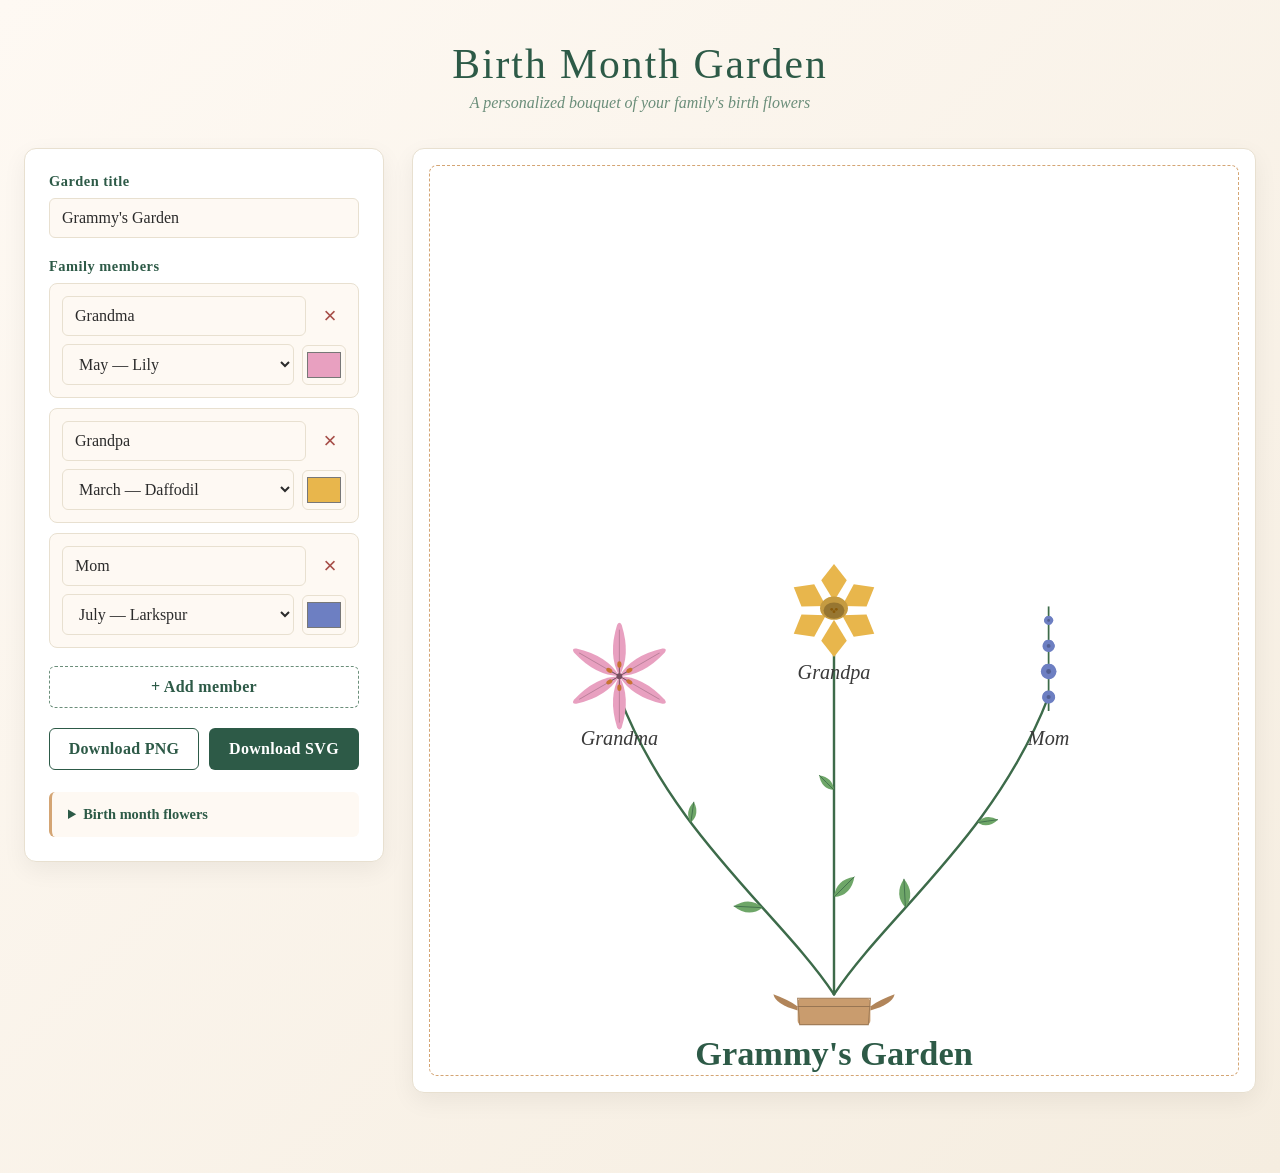
==== commit 5a367d3f: "Rewrite birth month garden generator as a bouquet with real flowers Splits the monolithic inline HTM" ====
--- a/index.html
+++ b/index.html
@@ -1,412 +1,74 @@
 <!DOCTYPE html>
 <html lang="en">
 <head>
-  <meta charset="utf-8" />
-  <meta name="viewport" content="width=device-width, initial-scale=1" />
-  <title>Wren Ashford — The Face of Lavender & Rage</title>
-  <meta name="description" content="Brand character bible and AI prompt library for Wren Ashford, the face of Lavender and Rage." />
-  <link rel="preconnect" href="https://fonts.googleapis.com">
-  <link rel="preconnect" href="https://fonts.gstatic.com" crossorigin>
-  <link href="https://fonts.googleapis.com/css2?family=Bebas+Neue&family=Instrument+Serif:ital@0;1&family=Inter:wght@300;400;500;600&display=swap" rel="stylesheet">
-  <link href="styles.css" rel="stylesheet" type="text/css">
+  <meta charset="UTF-8">
+  <meta name="viewport" content="width=device-width, initial-scale=1.0">
+  <title>Birth Month Garden</title>
+  <link href="styles.css" rel="stylesheet">
 </head>
 <body>
+  <div class="page">
+    <header>
+      <h1>Birth Month Garden</h1>
+      <p class="subtitle">A personalized bouquet of your family's birth flowers</p>
+    </header>
 
-<header class="nav">
-  <div class="nav__brand">
-    <span class="nav__lavender">lavender</span>
-    <span class="nav__amp">&amp;</span>
-    <span class="nav__rage">rage</span>
-  </div>
-  <nav class="nav__links">
-    <a href="#bio">bio</a>
-    <a href="#specs">specs</a>
-    <a href="#tattoos">tattoos</a>
-    <a href="#wardrobe">wardrobe</a>
-    <a href="#settings">settings</a>
-    <a href="#prompts">prompts</a>
-    <a href="#gallery">gallery</a>
-  </nav>
-</header>
+    <div class="layout">
+      <section class="controls card">
+        <div class="field">
+          <label for="gardenTitle">Garden title</label>
+          <input type="text" id="gardenTitle" value="Grammy's Garden">
+        </div>
 
-<section class="hero">
-  <div class="hero__split">
-    <div class="hero__side hero__side--lavender">
-      <span class="hero__tag">soft hands</span>
-    </div>
-    <div class="hero__side hero__side--rage">
-      <span class="hero__tag">sharp needle</span>
+        <div class="field">
+          <label>Family members</label>
+          <div id="members"></div>
+          <button type="button" class="btn btn-ghost" id="addMember">+ Add member</button>
+        </div>
+
+        <div class="downloads">
+          <button type="button" class="btn btn-secondary" id="downloadPng">Download PNG</button>
+          <button type="button" class="btn btn-primary" id="downloadSvg">Download SVG</button>
+        </div>
+
+        <details class="legend">
+          <summary>Birth month flowers</summary>
+          <ul>
+            <li><strong>January</strong> Carnation</li>
+            <li><strong>February</strong> Violet</li>
+            <li><strong>March</strong> Daffodil</li>
+            <li><strong>April</strong> Daisy</li>
+            <li><strong>May</strong> Lily</li>
+            <li><strong>June</strong> Rose</li>
+            <li><strong>July</strong> Larkspur</li>
+            <li><strong>August</strong> Gladiolus</li>
+            <li><strong>September</strong> Aster</li>
+            <li><strong>October</strong> Marigold</li>
+            <li><strong>November</strong> Chrysanthemum</li>
+            <li><strong>December</strong> Poinsettia</li>
+          </ul>
+        </details>
+      </section>
+
+      <section class="preview card">
+        <div id="stage"></div>
+      </section>
     </div>
   </div>
-  <div class="hero__content">
-    <p class="hero__kicker">the face of lavender &amp; rage</p>
-    <h1 class="hero__name">Wren<br><em>Ashford</em></h1>
-    <p class="hero__lede">
-      A 32-year-old tattooed brand character built for selfie-style promo.
-      Right arm whispers <span class="lav">lavender</span>.
-      Left arm screams <span class="rage">rage</span>.
-      Every tank is a blank canvas for your designs.
-    </p>
-    <div class="hero__ctas">
-      <a class="btn btn--primary" href="#prompts">copy a prompt</a>
-      <a class="btn btn--ghost" href="character.md">full bible (.md)</a>
+
+  <template id="memberTemplate">
+    <div class="member">
+      <div class="member-row">
+        <input type="text" class="m-name" placeholder="Name">
+        <button type="button" class="btn-remove" aria-label="Remove">&times;</button>
+      </div>
+      <div class="member-row">
+        <select class="m-month"></select>
+        <input type="color" class="m-color">
+      </div>
     </div>
-  </div>
-</section>
+  </template>
 
-<section id="bio" class="section">
-  <div class="section__head">
-    <span class="section__num">01</span>
-    <h2 class="section__title">meet wren</h2>
-  </div>
-  <div class="bio">
-    <p>
-      Wren spent her twenties on the road running merch tables for hardcore and dream-pop
-      bands — learning how to fold a shirt in four seconds flat and how to survive on gas
-      station coffee and green room pizza. She got her first tattoo at 18 (a crooked moth
-      on her ribs, still there, still crooked on purpose). At 26 she came off the road and
-      into an apprenticeship. At 32 she co-owns <strong>Lavender and Rage</strong> —
-      a tattoo &amp; piercing studio that also stocks apothecary goods, zines, and merch
-      from bands she used to tour with.
-    </p>
-    <p class="bio__quote">
-      <em>&ldquo;She tattoos like she prays: slowly, and like she means it.&rdquo;</em>
-    </p>
-    <ul class="bio__facts">
-      <li><span>age</span>32</li>
-      <li><span>ht</span>5&prime;6&Prime;</li>
-      <li><span>pronouns</span>she / they</li>
-      <li><span>rides</span>1978 Bronco, <em>Saint Agnes</em></li>
-      <li><span>keeps</span>Mabel the cat, Bruiser the pit</li>
-      <li><span>drinks</span>cold brew, oat milk, Topo Chico</li>
-    </ul>
-  </div>
-</section>
-
-<section id="specs" class="section section--alt">
-  <div class="section__head">
-    <span class="section__num">02</span>
-    <h2 class="section__title">physical spec sheet</h2>
-    <p class="section__sub">the consistency bible — use these exact descriptors in every AI prompt</p>
-  </div>
-  <div class="specs-grid">
-    <article class="spec-card">
-      <h3>face</h3>
-      <ul>
-        <li>heart-shaped, sharp jaw, soft chin</li>
-        <li>fair skin, cool undertone</li>
-        <li>freckles across nose &amp; cheeks</li>
-        <li>pale grey-green eyes, slightly hooded</li>
-        <li>natural dark brows, subtle slit right side</li>
-        <li>full lips, matte deep-plum</li>
-      </ul>
-    </article>
-    <article class="spec-card">
-      <h3>hair</h3>
-      <ul>
-        <li>collarbone length, blunt cut</li>
-        <li>heavy curtain bangs</li>
-        <li>base: near-black <code>#1a1420</code></li>
-        <li>under-layer: dusty lavender <code>#b8a4d4</code></li>
-        <li>styles: messy bun, space buns, low claw clip</li>
-      </ul>
-    </article>
-    <article class="spec-card">
-      <h3>piercings</h3>
-      <ul>
-        <li>septum clicker (silver)</li>
-        <li>double nose stud, left</li>
-        <li>industrial barbell, right ear</li>
-        <li>conch hoop, left ear</li>
-        <li>stretched 2g lobes, black plugs</li>
-        <li>vertical labret + right eyebrow</li>
-      </ul>
-    </article>
-    <article class="spec-card">
-      <h3>build</h3>
-      <ul>
-        <li>5&prime;6&Prime; / 167cm</li>
-        <li>lean athletic</li>
-        <li>defined shoulders &amp; forearms</li>
-        <li>decade of holding a machine</li>
-      </ul>
-    </article>
-    <article class="spec-card">
-      <h3>makeup</h3>
-      <ul>
-        <li>sharp black winged liner</li>
-        <li>smudged smoky shadow</li>
-        <li>matte deep-plum lip</li>
-        <li>minimal base — freckles show</li>
-      </ul>
-    </article>
-    <article class="spec-card">
-      <h3>jewelry</h3>
-      <ul>
-        <li>stacked silver rings, every finger</li>
-        <li>chunky gold hoops + safety-pin studs</li>
-        <li>layered silver: coin, crescent, padlock</li>
-        <li>black leather wrist cuff</li>
-        <li>vintage gold watch, left wrist</li>
-      </ul>
-    </article>
-  </div>
-</section>
-
-<section id="tattoos" class="section">
-  <div class="section__head">
-    <span class="section__num">03</span>
-    <h2 class="section__title">tattoo atlas</h2>
-    <p class="section__sub">her body is the brand. right = lavender. left = rage.</p>
-  </div>
-  <div class="tattoo-split">
-    <div class="tattoo-col tattoo-col--lavender">
-      <h3>right arm <span>&mdash; lavender</span></h3>
-      <p class="tattoo-col__style">blackwork &amp; fine-line botanical</p>
-      <ul>
-        <li><strong>wrist</strong> lavender sprigs wrapping like a bracelet</li>
-        <li><strong>inner forearm</strong> luna moth, dotwork shading</li>
-        <li><strong>outer forearm</strong> fine-line snake coiling down</li>
-        <li><strong>elbow ditch</strong> ornamental sun, radiating dots</li>
-        <li><strong>upper arm</strong> thistle, yarrow, wildflower bouquet</li>
-        <li><strong>shoulder cap</strong> dotwork moon-phase arc</li>
-      </ul>
-    </div>
-    <div class="tattoo-col tattoo-col--rage">
-      <h3>left arm <span>&mdash; rage</span></h3>
-      <p class="tattoo-col__style">american traditional / neo-trad</p>
-      <ul>
-        <li><strong>wrist</strong> cluster of cherries, stems on</li>
-        <li><strong>inner forearm</strong> old-english script: <em>RAGE</em></li>
-        <li><strong>outer forearm</strong> dagger through banner</li>
-        <li><strong>elbow</strong> red rose, black thorns</li>
-        <li><strong>upper arm</strong> flaming sacred heart</li>
-        <li><strong>shoulder cap</strong> bold-line panther head</li>
-      </ul>
-    </div>
-  </div>
-  <div class="tattoo-extras">
-    <div class="tattoo-extra">
-      <h4>chest &amp; sternum</h4>
-      <p>Large blackwork moth between collarbones. Fine cursive under right collarbone: <em>et in arcadia ego</em>. Three dots in the sternum hollow.</p>
-    </div>
-    <div class="tattoo-extra">
-      <h4>neck</h4>
-      <p>Crescent moon behind right ear. Lavender sprig on left side of neck. Three-dot vertical line, center throat.</p>
-    </div>
-    <div class="tattoo-extra">
-      <h4>hands</h4>
-      <p>Right knuckles: fine-line wildflower per finger. Left fingers: eye, lightning, star, crescent, X. Tiny stick-and-poke X's in thumb webbings.</p>
-    </div>
-    <div class="tattoo-extra">
-      <h4>back &amp; thighs</h4>
-      <p>Full back: luna moth in botanical vines. Right thigh: snake through rose. Left thigh: blackwork witch's hands holding a candle.</p>
-    </div>
-  </div>
-</section>
-
-<section id="wardrobe" class="section section--alt">
-  <div class="section__head">
-    <span class="section__num">04</span>
-    <h2 class="section__title">wardrobe</h2>
-    <p class="section__sub">solid-color tops. blank canvases. overlay your designs in post.</p>
-  </div>
-
-  <h3 class="subhead">primary tanks — ribbed, fitted, slight crop</h3>
-  <div class="swatches">
-    <div class="swatch"><span class="swatch__chip" style="background:#0f0d12"></span><strong>black</strong><code>#0f0d12</code></div>
-    <div class="swatch"><span class="swatch__chip" style="background:#efe7d8"></span><strong>bone white</strong><code>#efe7d8</code></div>
-    <div class="swatch"><span class="swatch__chip" style="background:#b8a4d4"></span><strong>dusty lavender</strong><code>#b8a4d4</code></div>
-    <div class="swatch"><span class="swatch__chip" style="background:#2a2630"></span><strong>charcoal</strong><code>#2a2630</code></div>
-    <div class="swatch"><span class="swatch__chip" style="background:#5c1f2a"></span><strong>oxblood</strong><code>#5c1f2a</code></div>
-    <div class="swatch"><span class="swatch__chip" style="background:#6b7059"></span><strong>sage olive</strong><code>#6b7059</code></div>
-  </div>
-
-  <h3 class="subhead">cropped boxy tees — for graphic-heavy drops</h3>
-  <div class="swatches">
-    <div class="swatch"><span class="swatch__chip" style="background:#1d1a22"></span><strong>washed black</strong><code>#1d1a22</code></div>
-    <div class="swatch"><span class="swatch__chip" style="background:#f3ecdf"></span><strong>off-white</strong><code>#f3ecdf</code></div>
-    <div class="swatch"><span class="swatch__chip" style="background:#8c8996"></span><strong>heather grey</strong><code>#8c8996</code></div>
-  </div>
-
-  <h3 class="subhead">outerwear</h3>
-  <ul class="simple-list">
-    <li>black zip-up hoodie, blank chest</li>
-    <li>lavender crewneck, blank chest</li>
-    <li>oversized black leather jacket, open, tank underneath</li>
-  </ul>
-</section>
-
-<section id="settings" class="section">
-  <div class="section__head">
-    <span class="section__num">05</span>
-    <h2 class="section__title">the four settings</h2>
-    <p class="section__sub">consistent backdrops = stronger brand recognition</p>
-  </div>
-  <div class="setting-grid">
-    <article class="setting">
-      <span class="setting__letter">A</span>
-      <h3>bathroom mirror</h3>
-      <p>Cream subway tile. Warm brass sconces. Pothos plant. A single pillar candle. Phone half-visible in a tattooed hand.</p>
-    </article>
-    <article class="setting">
-      <span class="setting__letter">B</span>
-      <h3>bedroom / studio</h3>
-      <p>Low amber lamp. Off-white linen, oxblood throw. Black sheer curtains. Tattoo flash on the wall. Open tarot deck.</p>
-    </article>
-    <article class="setting">
-      <span class="setting__letter">C</span>
-      <h3>car / outdoor</h3>
-      <p>Driver's seat of Saint Agnes — matte black '78 Bronco. Golden hour flare. Or: brick alley, graffiti tag, sodium-vapor dusk.</p>
-    </article>
-    <article class="setting">
-      <span class="setting__letter">D</span>
-      <h3>neutral wall</h3>
-      <p>Plain dusty-lavender or bone plaster. Soft window light from the left. The design is the hero here.</p>
-    </article>
-  </div>
-</section>
-
-<section id="prompts" class="section section--alt">
-  <div class="section__head">
-    <span class="section__num">06</span>
-    <h2 class="section__title">prompt library</h2>
-    <p class="section__sub">copy. paste. generate. regenerate until she looks like herself.</p>
-  </div>
-
-  <article class="prompt-card">
-    <header class="prompt-card__head">
-      <h3>the character anchor</h3>
-      <p>paste this at the top of every prompt — it does 80% of the consistency work</p>
-    </header>
-    <pre><code>32-year-old woman, heart-shaped face, sharp jaw, pale grey-green
-eyes, freckles across nose and cheeks, collarbone-length near-black
-hair with dusty lavender under-layer and heavy curtain bangs, matte
-deep-plum lipstick, sharp black winged eyeliner, silver septum
-piercing, double nose stud on left, stretched lobes with black plugs,
-industrial ear barbell, vertical labret. Heavily tattooed: blackwork
-botanical right sleeve (lavender sprigs, luna moth, fine-line snake),
-American traditional left sleeve (dagger, rose, flaming heart, "RAGE"
-script), blackwork moth on chest between collarbones, small neck
-tattoos, tattooed fingers. Lean athletic build, 5'6". Silver stacked
-rings, gold hoop earrings, layered silver necklaces.</code></pre>
-  </article>
-
-  <article class="prompt-card">
-    <header class="prompt-card__head">
-      <h3>setting D &mdash; neutral wall (use this most)</h3>
-      <p>cleanest overlay area for your designs. chest stays unobstructed.</p>
-    </header>
-    <pre><code>[CHARACTER ANCHOR]
-
-Wearing a fitted black ribbed tank top, perfectly blank chest area,
-solid color, even lighting across the torso, clean cotton weave for
-high-fidelity design overlay in post-production. Standing square to
-camera against a plain dusty-lavender plaster wall, soft diffused
-window light from the left, gentle shadow on right side. Phone held
-at shoulder height for selfie, minimal expression, calm eye contact.
-Waist-up framing, tank fully visible from neckline to mid-ribcage,
-no obstruction of chest area.
-
-Shot on iPhone 15 Pro, candid selfie, Kodak Portra 400 film grain,
-unretouched skin texture, shallow depth of field, 4:5 vertical.</code></pre>
-  </article>
-
-  <article class="prompt-card">
-    <header class="prompt-card__head">
-      <h3>setting A &mdash; bathroom mirror</h3>
-      <p>classic. sells the "real person" illusion.</p>
-    </header>
-    <pre><code>[CHARACTER ANCHOR]
-
-Wearing a fitted dusty-lavender ribbed tank top, blank chest, solid
-color, clean cotton texture for post-production design overlay.
-Bathroom mirror selfie, phone held in tattooed right hand partially
-covering the lower face, other hand relaxed. Cream subway tile walls,
-warm brass sconces, small pothos plant, single lit pillar candle,
-slight fog at mirror edges. Chest-up framing.
-
-Shot on iPhone 15 Pro, candid selfie, Kodak Portra 400 film grain,
-unretouched skin, moody warm tones.</code></pre>
-  </article>
-
-  <article class="prompt-card">
-    <header class="prompt-card__head">
-      <h3>setting C &mdash; the bronco</h3>
-      <p>for hero shots, campaign drops, merch launches</p>
-    </header>
-    <pre><code>[CHARACTER ANCHOR]
-
-Wearing a fitted oxblood ribbed tank top, blank chest, solid color.
-Seated in the driver's seat of a matte black vintage 1978 Ford
-Bronco, golden hour sun streaming through the windshield creating
-warm lens flare across her chest. Hand on steering wheel showing
-left-arm traditional tattoos. Phone in the other hand for selfie.
-Dust motes in the light. Shoulders-up framing.
-
-Shot on Contax T2 film camera, Kodak Portra 400, candid, cinematic
-golden hour color grade.</code></pre>
-  </article>
-
-  <article class="prompt-card prompt-card--negative">
-    <header class="prompt-card__head">
-      <h3>negative prompt — always include</h3>
-    </header>
-    <pre><code>airbrushed skin, plastic skin, over-smoothed face, glamour retouching,
-fake-looking tattoos, text on clothing, logo on clothing, graphic
-print on clothing, visible brand label, studio softbox, uncanny eyes,
-extra fingers, malformed hands, warped jewelry, melted piercings,
-blurry tattoos, cartoonish, anime, 3D render, CGI, watermark,
-duplicate person</code></pre>
-  </article>
-
-  <p class="prompt-footnote">
-    full prompt library with every tank color variant &amp; outdoor/alley alternatives in
-    <a href="prompts.md">prompts.md</a>.
-  </p>
-</section>
-
-<section id="gallery" class="section">
-  <div class="section__head">
-    <span class="section__num">07</span>
-    <h2 class="section__title">gallery</h2>
-    <p class="section__sub">drop your generated selfies into <code>/images/</code> and they&rsquo;ll slot in here</p>
-  </div>
-  <div class="gallery">
-    <div class="gallery__slot"><span>mirror / black tank</span></div>
-    <div class="gallery__slot"><span>neutral wall / lavender tank</span></div>
-    <div class="gallery__slot"><span>bronco / oxblood tank</span></div>
-    <div class="gallery__slot"><span>bedroom / bone tank</span></div>
-    <div class="gallery__slot"><span>alley / white tank</span></div>
-    <div class="gallery__slot"><span>studio / olive tank</span></div>
-  </div>
-</section>
-
-<section class="section section--alt playbook">
-  <div class="section__head">
-    <span class="section__num">08</span>
-    <h2 class="section__title">consistency playbook</h2>
-  </div>
-  <ol class="playbook__steps">
-    <li>Pick one <strong>hero generation</strong> where her face is perfect. Save it.</li>
-    <li>In Midjourney use <code>--cref [hero-url] --cw 90</code> on every subsequent prompt.</li>
-    <li>In SD / ComfyUI, train a small LoRA on 15&ndash;20 hero images, or use IP-Adapter Face.</li>
-    <li>In DALL&middot;E / GPT-image, upload the hero &amp; say <em>&ldquo;same woman, same face, same tattoos, different outfit.&rdquo;</em></li>
-    <li>If the face drifts, <strong>regenerate</strong>. Don&rsquo;t ship a Wren that isn&rsquo;t Wren.</li>
-    <li>Keep the chest area <strong>unobstructed</strong> in product shots so your design sits cleanly.</li>
-    <li>Always add the tattoo sleeves &mdash; without them, she reads generic.</li>
-  </ol>
-</section>
-
-<footer class="footer">
-  <div class="footer__brand">
-    <span class="nav__lavender">lavender</span>
-    <span class="nav__amp">&amp;</span>
-    <span class="nav__rage">rage</span>
-  </div>
-  <p>Wren Ashford is a fictional brand character. All generated imagery is AI-produced and clearly disclosable as such per platform policy.</p>
-  <p class="footer__meta">built for leirenaliz.github.io &middot; <a href="character.md">character.md</a> &middot; <a href="prompts.md">prompts.md</a></p>
-</footer>
-
+  <script src="garden.js"></script>
 </body>
 </html>
--- a/styles.css
+++ b/styles.css
@@ -1,699 +1,256 @@
-/* ---------- Lavender & Rage ---------- */
-
 :root {
-  --bg:           #0a0710;
-  --bg-alt:       #100b18;
-  --card:         #17121f;
-  --card-hi:      #1f1828;
-  --border:       #2d2339;
-  --text:         #ece8f0;
-  --text-mute:    #8b7f95;
-  --text-dim:     #5f566b;
-  --lavender:     #b8a4d4;
-  --lavender-dk:  #8b6fb8;
-  --rage:         #c73e5a;
-  --rage-dk:      #8f2338;
-  --gold:         #c9a36a;
-  --display:      'Bebas Neue', 'Impact', system-ui, sans-serif;
-  --serif:        'Instrument Serif', 'Didot', 'Bodoni 72', serif;
-  --sans:         'Inter', system-ui, -apple-system, 'Segoe UI', sans-serif;
-}
-
-* { box-sizing: border-box; margin: 0; padding: 0; }
-
-html { scroll-behavior: smooth; }
+  --cream: #fef9f3;
+  --cream-2: #f5ede0;
+  --paper: #ffffff;
+  --ink: #2b2b2b;
+  --sage: #6b8e7a;
+  --deep-green: #2d5a47;
+  --rust: #a64d47;
+  --gold: #d4a574;
+  --line: #e8e0d0;
+}
+
+* { box-sizing: border-box; }
+
+html, body { margin: 0; padding: 0; }
 
 body {
-  background: var(--bg);
-  color: var(--text);
-  font-family: var(--sans);
-  font-size: 16px;
-  line-height: 1.65;
-  font-weight: 300;
-  -webkit-font-smoothing: antialiased;
-  overflow-x: hidden;
-}
-
-a { color: var(--lavender); text-decoration: none; transition: color .2s ease; }
-a:hover { color: var(--rage); }
-
-code {
-  font-family: 'JetBrains Mono', 'Courier New', monospace;
-  font-size: .85em;
-  color: var(--lavender);
-  background: rgba(184,164,212,.08);
-  padding: 2px 6px;
-  border-radius: 3px;
-}
-
-/* ---------- Nav ---------- */
-
-.nav {
-  position: sticky; top: 0; z-index: 50;
+  font-family: Georgia, Garamond, serif;
+  color: var(--ink);
+  background: linear-gradient(135deg, var(--cream) 0%, var(--cream-2) 100%);
+  min-height: 100vh;
+}
+
+.page {
+  max-width: 1280px;
+  margin: 0 auto;
+  padding: 40px 24px 80px;
+}
+
+header {
+  text-align: center;
+  margin-bottom: 36px;
+}
+
+h1 {
+  margin: 0 0 6px;
+  font-weight: 400;
+  letter-spacing: 2px;
+  font-size: 2.6em;
+  color: var(--deep-green);
+}
+
+.subtitle {
+  margin: 0;
+  font-style: italic;
+  color: var(--sage);
+}
+
+.layout {
+  display: grid;
+  grid-template-columns: 360px 1fr;
+  gap: 28px;
+  align-items: start;
+}
+
+@media (max-width: 900px) {
+  .layout { grid-template-columns: 1fr; }
+}
+
+.card {
+  background: var(--paper);
+  border: 1px solid var(--line);
+  border-radius: 12px;
+  padding: 24px;
+  box-shadow: 0 8px 24px rgba(0, 0, 0, 0.06);
+}
+
+.field {
+  margin-bottom: 20px;
+}
+
+.field > label {
+  display: block;
+  font-weight: 600;
+  color: var(--deep-green);
+  font-size: 0.9em;
+  letter-spacing: 0.5px;
+  margin-bottom: 8px;
+}
+
+input[type="text"],
+select {
+  width: 100%;
+  padding: 10px 12px;
+  font: inherit;
+  color: var(--ink);
+  background: var(--cream);
+  border: 1px solid var(--line);
+  border-radius: 6px;
+  transition: border-color 0.2s, background 0.2s;
+}
+
+input[type="text"]:focus,
+select:focus {
+  outline: none;
+  border-color: var(--sage);
+  background: var(--paper);
+}
+
+input[type="color"] {
+  width: 44px;
+  height: 40px;
+  padding: 2px;
+  border: 1px solid var(--line);
+  border-radius: 6px;
+  background: var(--cream);
+  cursor: pointer;
+}
+
+.member {
+  background: var(--cream);
+  border: 1px solid var(--line);
+  border-radius: 8px;
+  padding: 12px;
+  margin-bottom: 10px;
+}
+
+.member-row {
   display: flex;
-  justify-content: space-between;
+  gap: 8px;
   align-items: center;
-  padding: 18px 40px;
-  background: rgba(10,7,16,.85);
-  backdrop-filter: blur(12px);
-  border-bottom: 1px solid var(--border);
-}
-
-.nav__brand {
-  font-family: var(--display);
-  font-size: 1.4rem;
-  letter-spacing: .12em;
-  text-transform: lowercase;
-}
-
-.nav__lavender { color: var(--lavender); font-style: italic; font-family: var(--serif); letter-spacing: 0; }
-.nav__amp      { color: var(--text-mute); margin: 0 6px; font-family: var(--serif); font-style: italic; }
-.nav__rage     { color: var(--rage); }
-
-.nav__links {
-  display: flex;
-  gap: 28px;
-  font-size: .78rem;
-  letter-spacing: .2em;
-  text-transform: uppercase;
-}
-
-.nav__links a {
-  color: var(--text-mute);
-  position: relative;
-}
-.nav__links a:hover { color: var(--text); }
-.nav__links a:hover::after {
-  content: '';
-  position: absolute;
-  left: 0; right: 0; bottom: -6px;
-  height: 1px;
-  background: linear-gradient(90deg, var(--lavender), var(--rage));
-}
-
-@media (max-width: 720px) {
-  .nav { flex-direction: column; gap: 12px; padding: 16px 20px; }
-  .nav__links { gap: 18px; font-size: .7rem; flex-wrap: wrap; justify-content: center; }
-}
-
-/* ---------- Hero ---------- */
-
-.hero {
-  position: relative;
-  min-height: 88vh;
-  display: flex;
-  align-items: center;
-  padding: 80px 40px;
-  overflow: hidden;
-}
-
-.hero__split {
-  position: absolute;
-  inset: 0;
+}
+
+.member-row + .member-row {
+  margin-top: 8px;
+}
+
+.member-row .m-name,
+.member-row .m-month {
+  flex: 1;
+  min-width: 0;
+}
+
+.btn {
+  font: inherit;
+  font-weight: 600;
+  letter-spacing: 0.3px;
+  padding: 11px 16px;
+  border-radius: 6px;
+  border: 1px solid transparent;
+  cursor: pointer;
+  transition: background 0.2s, color 0.2s, transform 0.1s;
+}
+
+.btn:active { transform: translateY(1px); }
+
+.btn-primary {
+  background: var(--deep-green);
+  color: white;
+}
+.btn-primary:hover { background: var(--sage); }
+
+.btn-secondary {
+  background: var(--paper);
+  color: var(--deep-green);
+  border-color: var(--deep-green);
+}
+.btn-secondary:hover {
+  background: var(--deep-green);
+  color: white;
+}
+
+.btn-ghost {
+  width: 100%;
+  margin-top: 8px;
+  background: transparent;
+  color: var(--deep-green);
+  border: 1px dashed var(--sage);
+}
+.btn-ghost:hover {
+  background: var(--cream);
+}
+
+.btn-remove {
+  width: 32px;
+  height: 32px;
+  border: none;
+  border-radius: 6px;
+  background: transparent;
+  color: var(--rust);
+  font-size: 1.4em;
+  line-height: 1;
+  cursor: pointer;
+}
+.btn-remove:hover {
+  background: var(--rust);
+  color: white;
+}
+
+.downloads {
   display: grid;
   grid-template-columns: 1fr 1fr;
-  opacity: .35;
-  pointer-events: none;
-  z-index: 0;
-}
-
-.hero__side {
-  position: relative;
-  display: flex;
-  align-items: center;
-  justify-content: center;
-}
-.hero__side--lavender {
-  background:
-    radial-gradient(ellipse at 30% 50%, rgba(184,164,212,.35), transparent 65%),
-    radial-gradient(ellipse at 70% 30%, rgba(139,111,184,.2), transparent 70%);
-}
-.hero__side--rage {
-  background:
-    radial-gradient(ellipse at 70% 50%, rgba(199,62,90,.35), transparent 65%),
-    radial-gradient(ellipse at 30% 70%, rgba(143,35,56,.25), transparent 70%);
-}
-.hero__tag {
-  font-family: var(--serif);
-  font-style: italic;
-  font-size: clamp(2rem, 7vw, 5rem);
-  color: var(--text);
-  opacity: .22;
-  letter-spacing: .01em;
-  white-space: nowrap;
-}
-
-.hero__content {
-  position: relative;
-  z-index: 1;
-  max-width: 780px;
-  margin: 0 auto;
-  text-align: center;
-}
-
-.hero__kicker {
-  font-family: var(--display);
-  letter-spacing: .35em;
-  text-transform: lowercase;
-  color: var(--text-mute);
-  font-size: .95rem;
-  margin-bottom: 24px;
-}
-
-.hero__name {
-  font-family: var(--display);
-  font-size: clamp(4rem, 16vw, 11rem);
-  line-height: .85;
-  letter-spacing: .02em;
-  text-transform: lowercase;
-  margin-bottom: 28px;
-  background: linear-gradient(95deg, var(--lavender) 0%, #d4c9e0 40%, #e8a8b5 60%, var(--rage) 100%);
-  -webkit-background-clip: text;
-  background-clip: text;
-  -webkit-text-fill-color: transparent;
-}
-.hero__name em {
-  font-family: var(--serif);
-  font-style: italic;
-  font-weight: 400;
-  text-transform: none;
-  font-size: .75em;
-  letter-spacing: 0;
-}
-
-.hero__lede {
-  font-family: var(--serif);
-  font-size: clamp(1.05rem, 1.6vw, 1.4rem);
-  line-height: 1.55;
-  color: var(--text);
-  max-width: 620px;
-  margin: 0 auto 36px;
-}
-
-.lav  { color: var(--lavender); font-style: italic; }
-.rage { color: var(--rage); font-style: italic; }
-
-.hero__ctas {
-  display: flex;
-  gap: 14px;
-  justify-content: center;
-  flex-wrap: wrap;
-}
-
-.btn {
-  display: inline-block;
-  padding: 14px 28px;
-  font-family: var(--display);
-  font-size: .95rem;
-  letter-spacing: .22em;
-  text-transform: lowercase;
-  border: 1px solid transparent;
-  transition: all .2s ease;
-  cursor: pointer;
-}
-.btn--primary {
-  background: var(--rage);
-  color: var(--bg);
-}
-.btn--primary:hover {
-  background: var(--text);
-  color: var(--bg);
-}
-.btn--ghost {
-  border-color: var(--border);
-  color: var(--text);
-}
-.btn--ghost:hover {
-  border-color: var(--lavender);
-  color: var(--lavender);
-}
-
-/* ---------- Sections ---------- */
-
-.section {
-  padding: 100px 40px;
-  max-width: 1200px;
-  margin: 0 auto;
-}
-.section--alt {
-  background: var(--bg-alt);
-  max-width: none;
-  margin: 0;
-}
-.section--alt > * { max-width: 1200px; margin-left: auto; margin-right: auto; }
-
-.section__head {
-  margin-bottom: 50px;
-  border-top: 1px solid var(--border);
-  padding-top: 28px;
-  display: flex;
-  flex-wrap: wrap;
-  align-items: baseline;
-  gap: 20px;
-}
-.section__num {
-  font-family: var(--display);
-  color: var(--rage);
-  letter-spacing: .15em;
-  font-size: 1rem;
-}
-.section__title {
-  font-family: var(--display);
-  font-size: clamp(2.4rem, 6vw, 4.2rem);
-  text-transform: lowercase;
-  letter-spacing: .02em;
-  line-height: 1;
-  color: var(--text);
-}
-.section__sub {
-  width: 100%;
-  color: var(--text-mute);
-  font-family: var(--serif);
-  font-style: italic;
-  font-size: 1.1rem;
-}
-
-.subhead {
-  font-family: var(--display);
-  font-size: 1.4rem;
-  letter-spacing: .2em;
-  text-transform: lowercase;
-  color: var(--lavender);
-  margin: 40px 0 18px;
-}
-
-/* ---------- Bio ---------- */
-
-.bio {
-  display: grid;
-  grid-template-columns: 2fr 1fr;
-  gap: 48px;
-  align-items: start;
-}
-.bio p {
-  font-family: var(--serif);
-  font-size: 1.2rem;
-  line-height: 1.6;
-  margin-bottom: 20px;
-  color: var(--text);
-}
-.bio__quote {
-  border-left: 2px solid var(--rage);
-  padding-left: 20px;
-  color: var(--lavender);
-}
-.bio__facts {
+  gap: 10px;
+  margin-top: 8px;
+}
+
+.legend {
+  margin-top: 22px;
+  padding: 14px 16px;
+  background: var(--cream);
+  border-left: 3px solid var(--gold);
+  border-radius: 6px;
+  font-size: 0.9em;
+}
+
+.legend summary {
+  cursor: pointer;
+  font-weight: 600;
+  color: var(--deep-green);
+}
+
+.legend ul {
+  margin: 12px 0 0;
+  padding: 0;
   list-style: none;
-  border-top: 1px solid var(--border);
-}
-.bio__facts li {
-  display: flex;
-  gap: 16px;
-  padding: 12px 0;
-  border-bottom: 1px solid var(--border);
-  font-size: .95rem;
-}
-.bio__facts span {
-  flex: 0 0 80px;
-  font-family: var(--display);
-  letter-spacing: .2em;
-  color: var(--text-dim);
-  text-transform: lowercase;
-  font-size: .85rem;
-  padding-top: 2px;
-}
-
-@media (max-width: 820px) {
-  .bio { grid-template-columns: 1fr; gap: 32px; }
-}
-
-/* ---------- Specs grid ---------- */
-
-.specs-grid {
-  display: grid;
-  grid-template-columns: repeat(auto-fit, minmax(240px, 1fr));
-  gap: 20px;
-}
-.spec-card {
-  background: var(--card);
-  border: 1px solid var(--border);
-  padding: 26px 24px;
-  transition: border-color .2s, transform .2s;
-}
-.spec-card:hover {
-  border-color: var(--lavender-dk);
-  transform: translateY(-2px);
-}
-.spec-card h3 {
-  font-family: var(--display);
-  letter-spacing: .25em;
-  color: var(--rage);
-  font-size: .9rem;
-  margin-bottom: 16px;
-  text-transform: lowercase;
-}
-.spec-card ul { list-style: none; }
-.spec-card li {
-  font-size: .92rem;
-  padding: 5px 0;
-  color: var(--text);
-  border-bottom: 1px dashed rgba(184,164,212,.08);
-}
-.spec-card li:last-child { border: 0; }
-
-/* ---------- Tattoo split ---------- */
-
-.tattoo-split {
   display: grid;
   grid-template-columns: 1fr 1fr;
-  gap: 0;
-  border: 1px solid var(--border);
-}
-.tattoo-col {
-  padding: 36px 32px;
-  position: relative;
-}
-.tattoo-col--lavender {
-  background: linear-gradient(165deg, rgba(184,164,212,.08), transparent 60%);
-  border-right: 1px solid var(--border);
-}
-.tattoo-col--rage {
-  background: linear-gradient(195deg, rgba(199,62,90,.08), transparent 60%);
-}
-.tattoo-col h3 {
-  font-family: var(--display);
-  font-size: 1.8rem;
-  letter-spacing: .1em;
-  text-transform: lowercase;
-  margin-bottom: 4px;
-}
-.tattoo-col--lavender h3 { color: var(--lavender); }
-.tattoo-col--rage h3     { color: var(--rage); }
-.tattoo-col h3 span {
-  font-family: var(--serif);
-  font-style: italic;
-  font-size: .7em;
-  color: var(--text-mute);
-  letter-spacing: 0;
-}
-.tattoo-col__style {
-  font-family: var(--serif);
-  font-style: italic;
-  color: var(--text-mute);
-  margin-bottom: 22px;
-  font-size: 1rem;
-}
-.tattoo-col ul { list-style: none; }
-.tattoo-col li {
-  padding: 9px 0;
-  border-bottom: 1px dashed var(--border);
-  font-size: .95rem;
-}
-.tattoo-col li:last-child { border: 0; }
-.tattoo-col li strong {
-  font-family: var(--display);
-  letter-spacing: .15em;
-  font-weight: 400;
-  color: var(--text-mute);
-  display: inline-block;
-  min-width: 130px;
-  text-transform: lowercase;
-  font-size: .82rem;
-}
-
-.tattoo-extras {
-  display: grid;
-  grid-template-columns: repeat(auto-fit, minmax(260px, 1fr));
-  gap: 20px;
-  margin-top: 28px;
-}
-.tattoo-extra {
-  padding: 22px 24px;
-  background: var(--card);
-  border: 1px solid var(--border);
-}
-.tattoo-extra h4 {
-  font-family: var(--display);
-  letter-spacing: .22em;
-  color: var(--gold);
-  font-size: .85rem;
-  margin-bottom: 10px;
-  text-transform: lowercase;
-}
-.tattoo-extra p {
-  font-size: .92rem;
-  color: var(--text);
-  line-height: 1.6;
-}
-
-@media (max-width: 720px) {
-  .tattoo-split { grid-template-columns: 1fr; }
-  .tattoo-col--lavender { border-right: 0; border-bottom: 1px solid var(--border); }
-}
-
-/* ---------- Wardrobe swatches ---------- */
-
-.swatches {
-  display: grid;
-  grid-template-columns: repeat(auto-fit, minmax(180px, 1fr));
-  gap: 14px;
-  margin-bottom: 20px;
-}
-.swatch {
-  display: flex;
-  align-items: center;
-  gap: 12px;
-  padding: 14px 16px;
-  background: var(--card);
-  border: 1px solid var(--border);
-  transition: border-color .2s;
-}
-.swatch:hover { border-color: var(--lavender-dk); }
-.swatch__chip {
+  gap: 6px 14px;
+  color: #555;
+}
+
+.legend strong {
+  color: var(--deep-green);
+  margin-right: 6px;
+}
+
+.preview {
+  padding: 16px;
+}
+
+#stage {
+  width: 100%;
+  aspect-ratio: 8 / 9;
+  background: var(--paper);
+  border: 1px dashed var(--gold);
+  border-radius: 8px;
+  overflow: hidden;
+}
+
+#stage svg {
   display: block;
-  width: 32px; height: 32px;
-  border-radius: 50%;
-  border: 1px solid rgba(255,255,255,.1);
-  flex-shrink: 0;
-}
-.swatch strong {
-  font-family: var(--display);
-  letter-spacing: .12em;
-  font-weight: 400;
-  font-size: .9rem;
-  color: var(--text);
-  flex: 1;
-  text-transform: lowercase;
-}
-.swatch code {
-  font-size: .75rem;
-  color: var(--text-mute);
+  width: 100%;
+  height: 100%;
+}
+
+body.embed .page {
+  padding: 16px;
+}
+
+body.embed header {
+  display: none;
+}
+
+body.embed {
   background: transparent;
-  padding: 0;
-}
-
-.simple-list {
-  list-style: none;
-  padding: 0;
-}
-.simple-list li {
-  padding: 10px 0;
-  border-bottom: 1px dashed var(--border);
-  font-family: var(--serif);
-  font-size: 1.05rem;
-}
-
-/* ---------- Settings grid ---------- */
-
-.setting-grid {
-  display: grid;
-  grid-template-columns: repeat(auto-fit, minmax(230px, 1fr));
-  gap: 20px;
-}
-.setting {
-  background: var(--card);
-  border: 1px solid var(--border);
-  padding: 28px 26px;
-  position: relative;
-  transition: transform .2s, border-color .2s;
-}
-.setting:hover {
-  transform: translateY(-3px);
-  border-color: var(--rage);
-}
-.setting__letter {
-  position: absolute;
-  top: 18px;
-  right: 22px;
-  font-family: var(--display);
-  font-size: 2.8rem;
-  color: var(--rage);
-  opacity: .3;
-  line-height: 1;
-}
-.setting h3 {
-  font-family: var(--display);
-  letter-spacing: .15em;
-  font-size: 1.3rem;
-  color: var(--lavender);
-  margin-bottom: 12px;
-  text-transform: lowercase;
-}
-.setting p {
-  font-size: .92rem;
-  color: var(--text);
-  line-height: 1.65;
-}
-
-/* ---------- Prompt cards ---------- */
-
-.prompt-card {
-  background: var(--card);
-  border: 1px solid var(--border);
-  margin-bottom: 24px;
-  overflow: hidden;
-}
-.prompt-card__head {
-  padding: 20px 26px;
-  border-bottom: 1px solid var(--border);
-  background: var(--card-hi);
-}
-.prompt-card__head h3 {
-  font-family: var(--display);
-  letter-spacing: .15em;
-  font-size: 1.2rem;
-  color: var(--lavender);
-  margin-bottom: 4px;
-  text-transform: lowercase;
-}
-.prompt-card__head p {
-  font-family: var(--serif);
-  font-style: italic;
-  color: var(--text-mute);
-  font-size: .95rem;
-}
-.prompt-card pre {
-  padding: 22px 26px;
-  overflow-x: auto;
-  background: var(--bg);
-}
-.prompt-card pre code {
-  font-family: 'JetBrains Mono', 'Courier New', monospace;
-  font-size: .82rem;
-  line-height: 1.7;
-  color: var(--text);
-  background: transparent;
-  padding: 0;
-  white-space: pre;
-}
-.prompt-card--negative .prompt-card__head h3 { color: var(--rage); }
-
-.prompt-footnote {
-  text-align: center;
-  color: var(--text-mute);
-  font-family: var(--serif);
-  font-style: italic;
-  margin-top: 24px;
-}
-
-/* ---------- Gallery ---------- */
-
-.gallery {
-  display: grid;
-  grid-template-columns: repeat(auto-fill, minmax(200px, 1fr));
-  gap: 14px;
-}
-.gallery__slot {
-  aspect-ratio: 4/5;
-  background:
-    repeating-linear-gradient(
-      45deg,
-      var(--card),
-      var(--card) 10px,
-      var(--card-hi) 10px,
-      var(--card-hi) 20px
-    );
-  border: 1px dashed var(--border);
-  display: flex;
-  align-items: center;
-  justify-content: center;
-  padding: 16px;
-  text-align: center;
-  transition: border-color .2s, background .2s;
-}
-.gallery__slot:hover {
-  border-color: var(--lavender);
-  border-style: solid;
-}
-.gallery__slot span {
-  font-family: var(--display);
-  letter-spacing: .18em;
-  font-size: .78rem;
-  color: var(--text-mute);
-  text-transform: lowercase;
-}
-
-/* ---------- Playbook ---------- */
-
-.playbook__steps {
-  counter-reset: step;
-  list-style: none;
-  max-width: 780px;
-  margin: 0 auto;
-}
-.playbook__steps li {
-  counter-increment: step;
-  padding: 18px 0 18px 70px;
-  position: relative;
-  border-bottom: 1px solid var(--border);
-  font-family: var(--serif);
-  font-size: 1.1rem;
-  line-height: 1.55;
-}
-.playbook__steps li::before {
-  content: counter(step, decimal-leading-zero);
-  position: absolute;
-  left: 0;
-  top: 16px;
-  font-family: var(--display);
-  font-size: 1.8rem;
-  color: var(--rage);
-  letter-spacing: .05em;
-}
-
-/* ---------- Footer ---------- */
-
-.footer {
-  border-top: 1px solid var(--border);
-  padding: 60px 40px 80px;
-  text-align: center;
-  color: var(--text-mute);
-  font-size: .9rem;
-}
-.footer__brand {
-  font-family: var(--display);
-  font-size: 1.6rem;
-  letter-spacing: .15em;
-  margin-bottom: 18px;
-  text-transform: lowercase;
-}
-.footer p { margin-bottom: 8px; font-family: var(--serif); font-style: italic; }
-.footer__meta {
-  margin-top: 20px;
-  font-size: .78rem;
-  color: var(--text-dim);
-  font-style: normal;
-  font-family: var(--sans);
-  letter-spacing: .1em;
-}
-
-/* ---------- Mobile polish ---------- */
-
-@media (max-width: 640px) {
-  .section { padding: 70px 22px; }
-  .hero { padding: 60px 22px; }
-  .section__head { flex-direction: column; gap: 6px; }
-  .tattoo-col { padding: 26px 22px; }
-  .prompt-card pre { padding: 16px 18px; }
-  .prompt-card pre code { font-size: .74rem; }
-}
+}
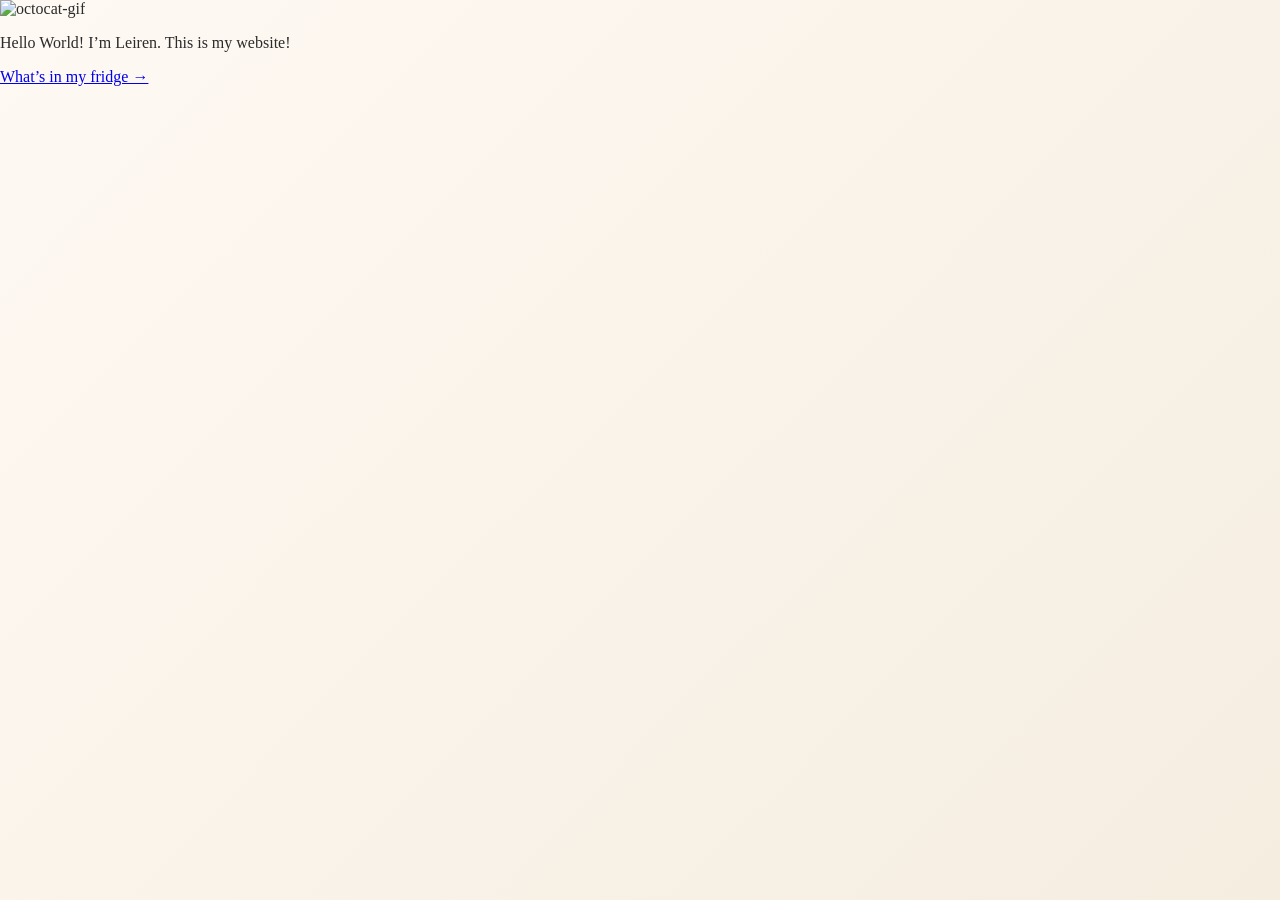
==== commit 37403caa: "Add fridge inventory app Single-page client-side app at /fridge/ for tracking what's in the fridge a" ====
--- a/index.html
+++ b/index.html
@@ -1,74 +1,18 @@
 <!DOCTYPE html>
-<html lang="en">
+
+<html>
 <head>
-  <meta charset="UTF-8">
-  <meta name="viewport" content="width=device-width, initial-scale=1.0">
-  <title>Birth Month Garden</title>
-  <link href="styles.css" rel="stylesheet">
+  <meta http-equiv="Content-Type" content="text/html; charset=utf-8"/>
+  <title>my-first-website</title>
+  <LINK href="styles.css" rel="stylesheet" type="text/css">
 </head>
+
 <body>
-  <div class="page">
-    <header>
-      <h1>Birth Month Garden</h1>
-      <p class="subtitle">A personalized bouquet of your family's birth flowers</p>
-    </header>
 
-    <div class="layout">
-      <section class="controls card">
-        <div class="field">
-          <label for="gardenTitle">Garden title</label>
-          <input type="text" id="gardenTitle" value="Grammy's Garden">
-        </div>
+<img src="https://octodex.github.com/images/daftpunktocat-thomas.gif" id="octocat" alt="octocat-gif" />
 
-        <div class="field">
-          <label>Family members</label>
-          <div id="members"></div>
-          <button type="button" class="btn btn-ghost" id="addMember">+ Add member</button>
-        </div>
-
-        <div class="downloads">
-          <button type="button" class="btn btn-secondary" id="downloadPng">Download PNG</button>
-          <button type="button" class="btn btn-primary" id="downloadSvg">Download SVG</button>
-        </div>
-
-        <details class="legend">
-          <summary>Birth month flowers</summary>
-          <ul>
-            <li><strong>January</strong> Carnation</li>
-            <li><strong>February</strong> Violet</li>
-            <li><strong>March</strong> Daffodil</li>
-            <li><strong>April</strong> Daisy</li>
-            <li><strong>May</strong> Lily</li>
-            <li><strong>June</strong> Rose</li>
-            <li><strong>July</strong> Larkspur</li>
-            <li><strong>August</strong> Gladiolus</li>
-            <li><strong>September</strong> Aster</li>
-            <li><strong>October</strong> Marigold</li>
-            <li><strong>November</strong> Chrysanthemum</li>
-            <li><strong>December</strong> Poinsettia</li>
-          </ul>
-        </details>
-      </section>
-
-      <section class="preview card">
-        <div id="stage"></div>
-      </section>
-    </div>
-  </div>
-
-  <template id="memberTemplate">
-    <div class="member">
-      <div class="member-row">
-        <input type="text" class="m-name" placeholder="Name">
-        <button type="button" class="btn-remove" aria-label="Remove">&times;</button>
-      </div>
-      <div class="member-row">
-        <select class="m-month"></select>
-        <input type="color" class="m-color">
-      </div>
-    </div>
-  </template>
-
-  <script src="garden.js"></script>
+<!-- Change this code here by copy and pasting your template on line 15 -->
+<p>Hello World! I’m Leiren. This is my website!</p>
+<p><a href="fridge/">What’s in my fridge →</a></p>
 </body>
 </html>
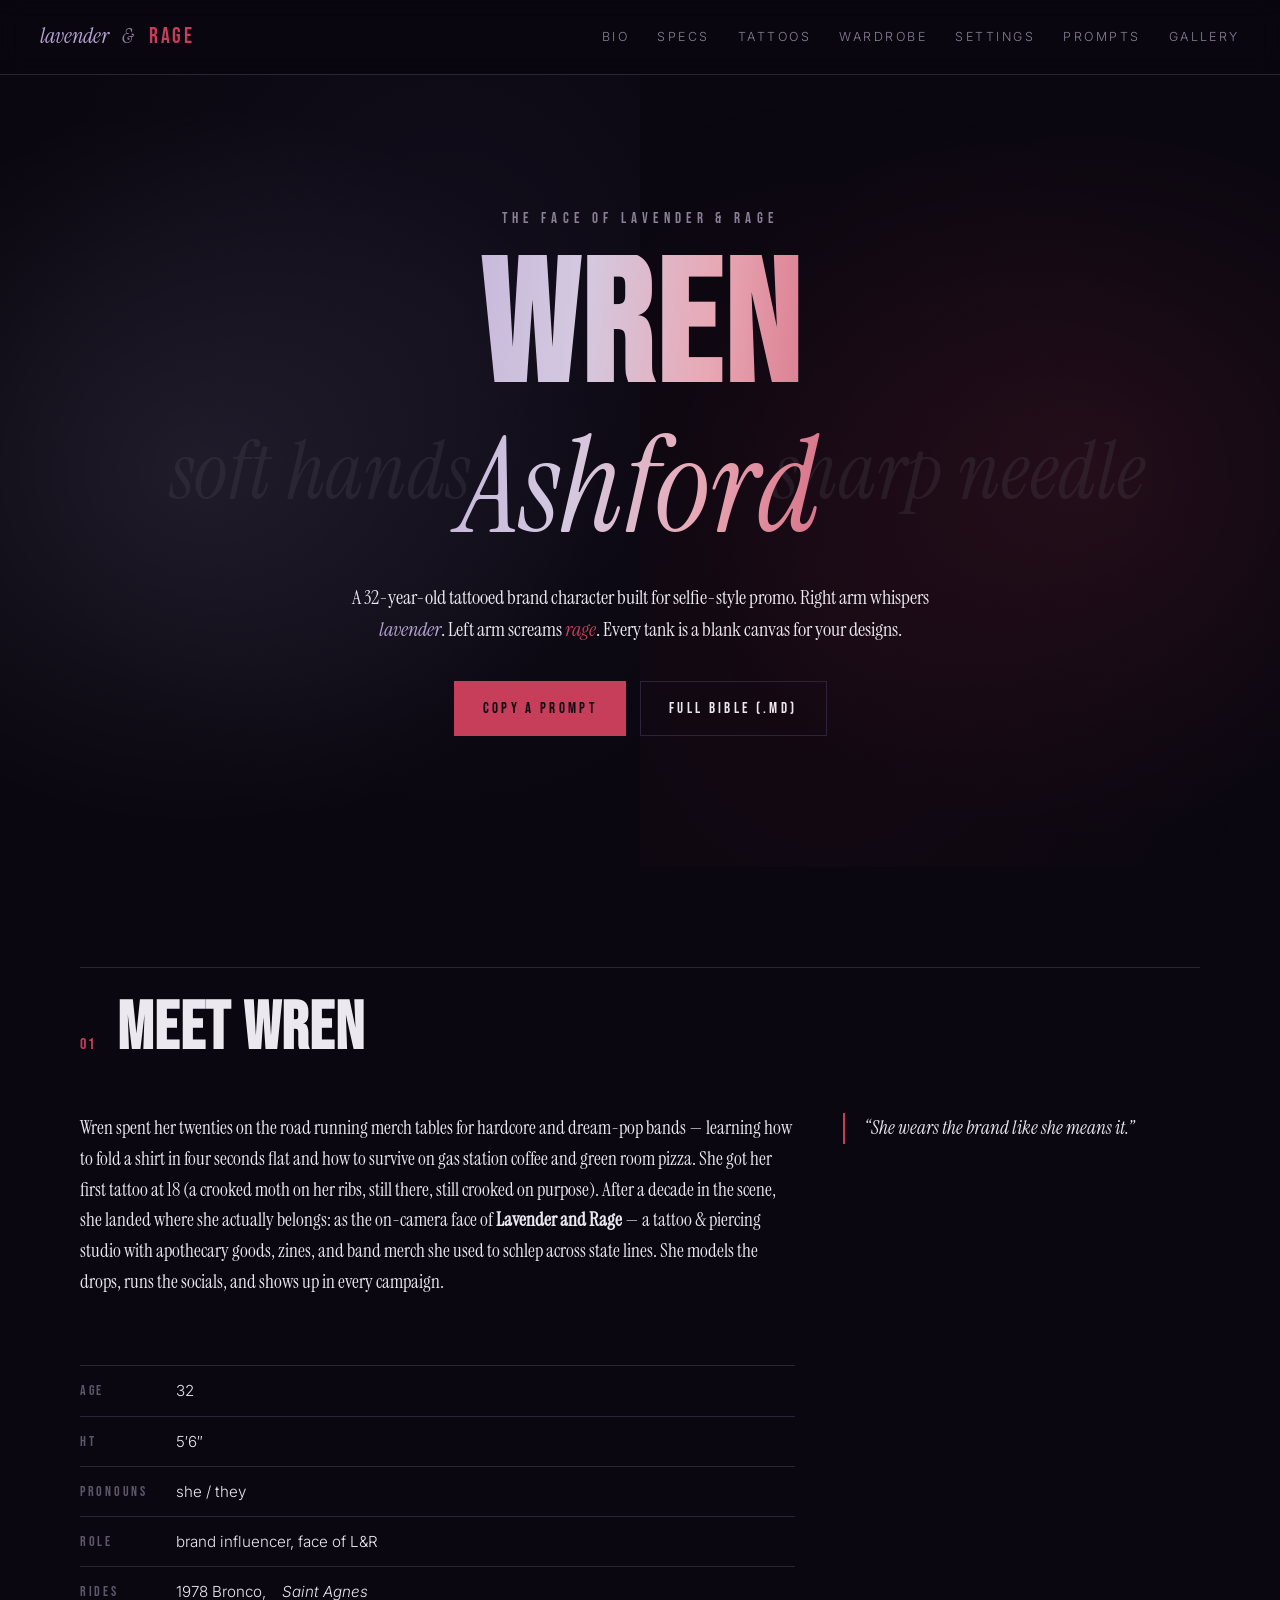
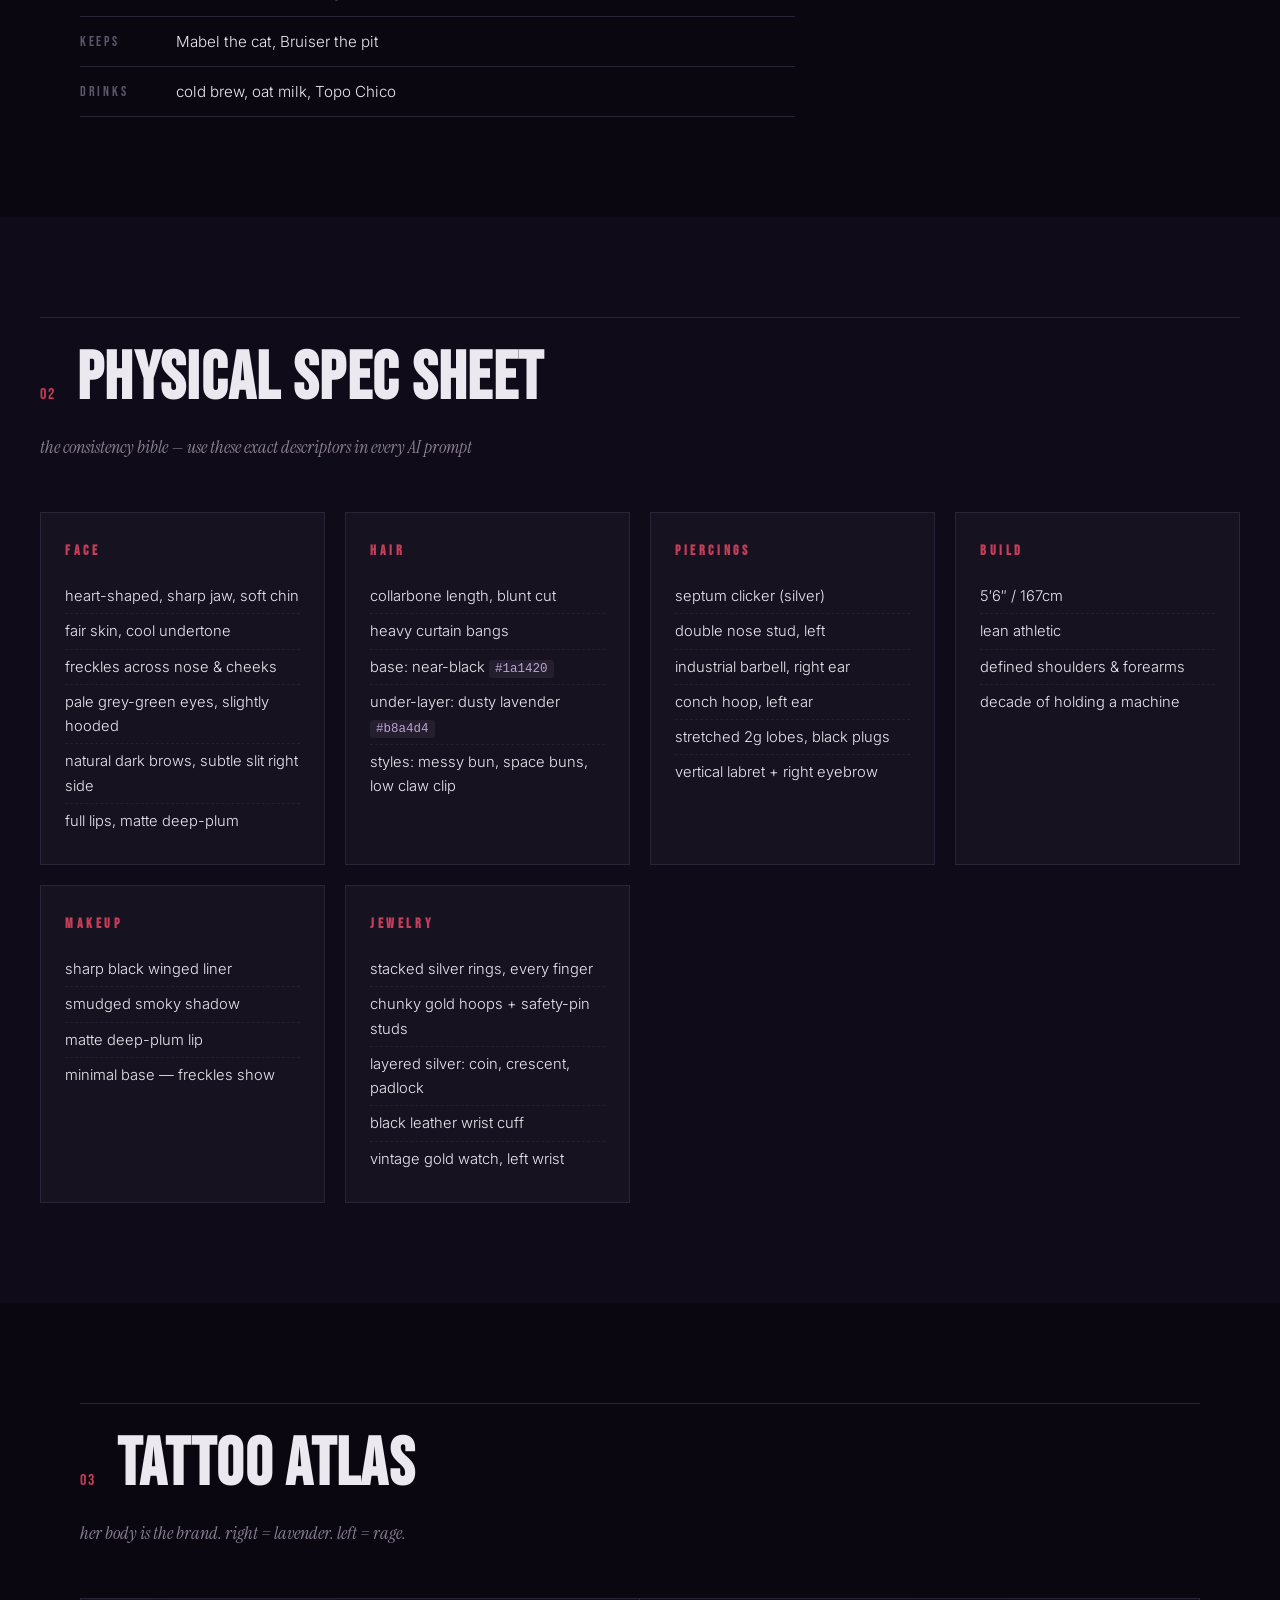
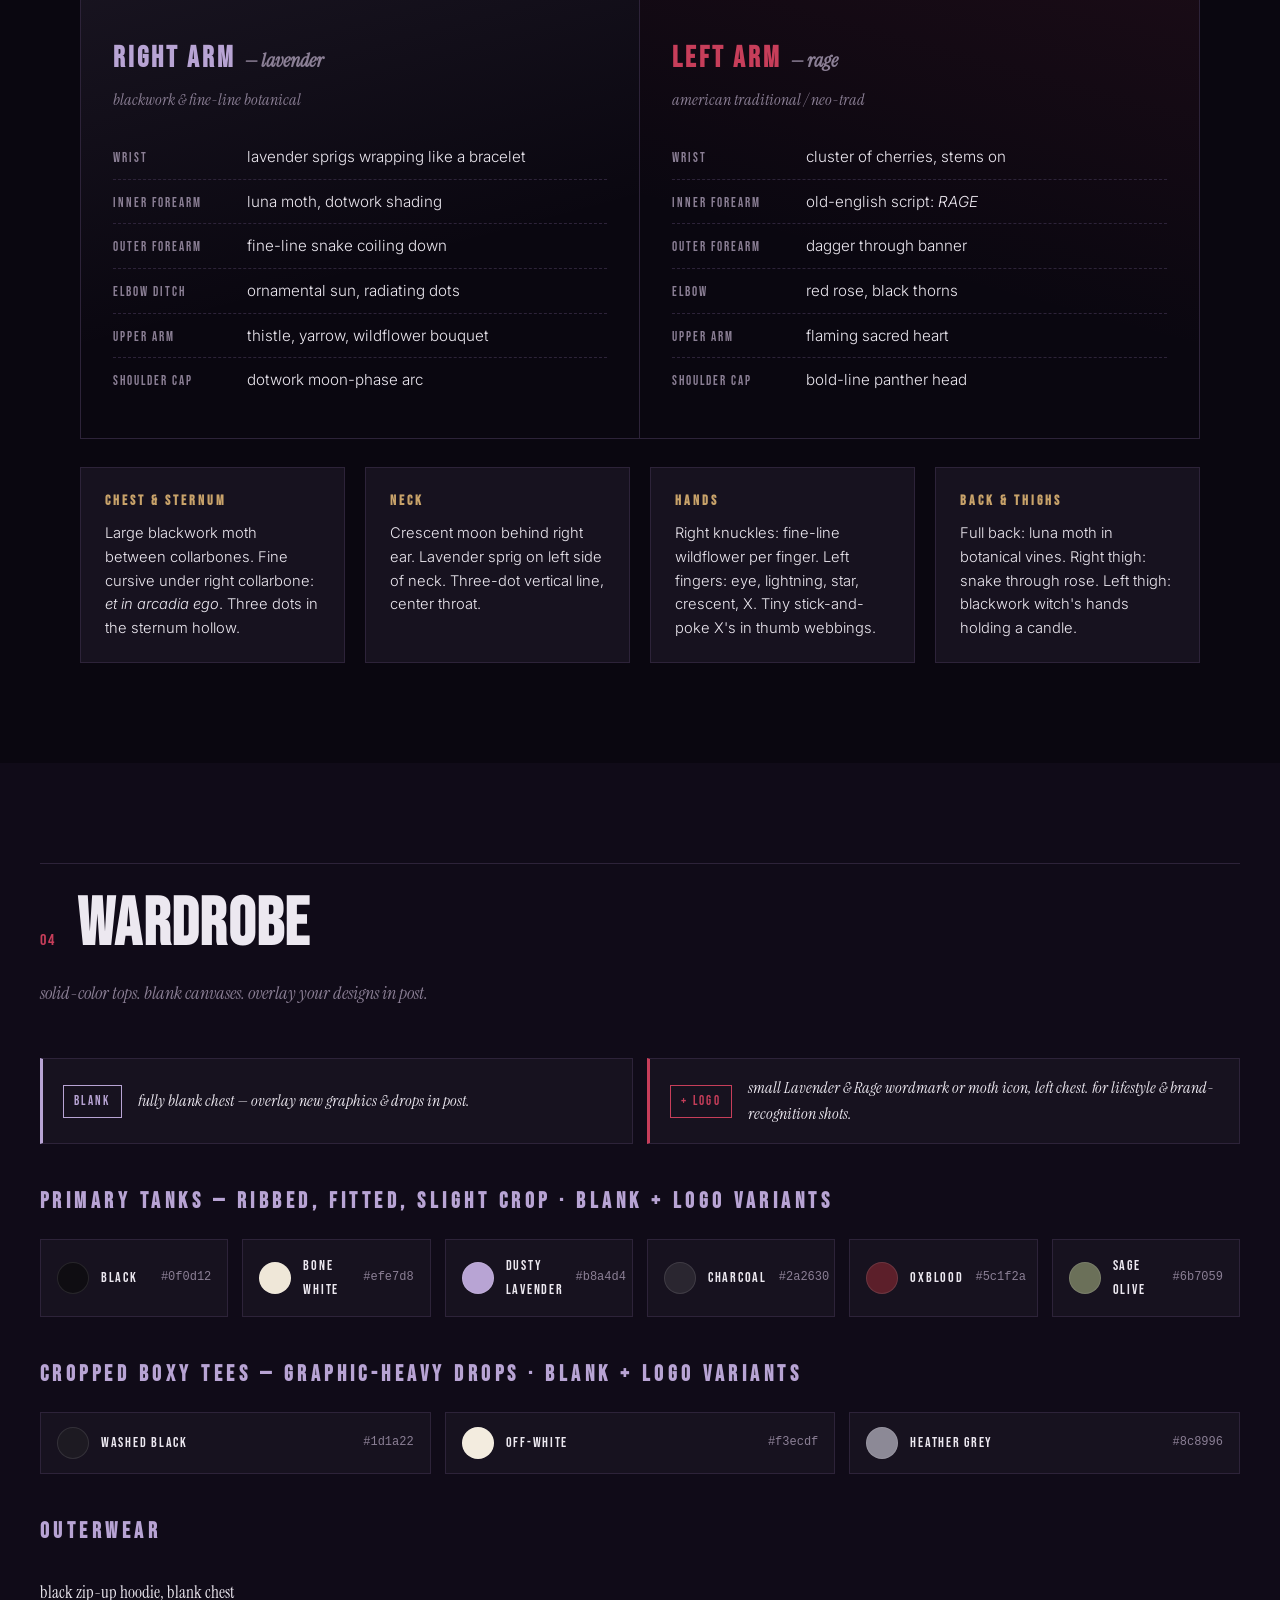
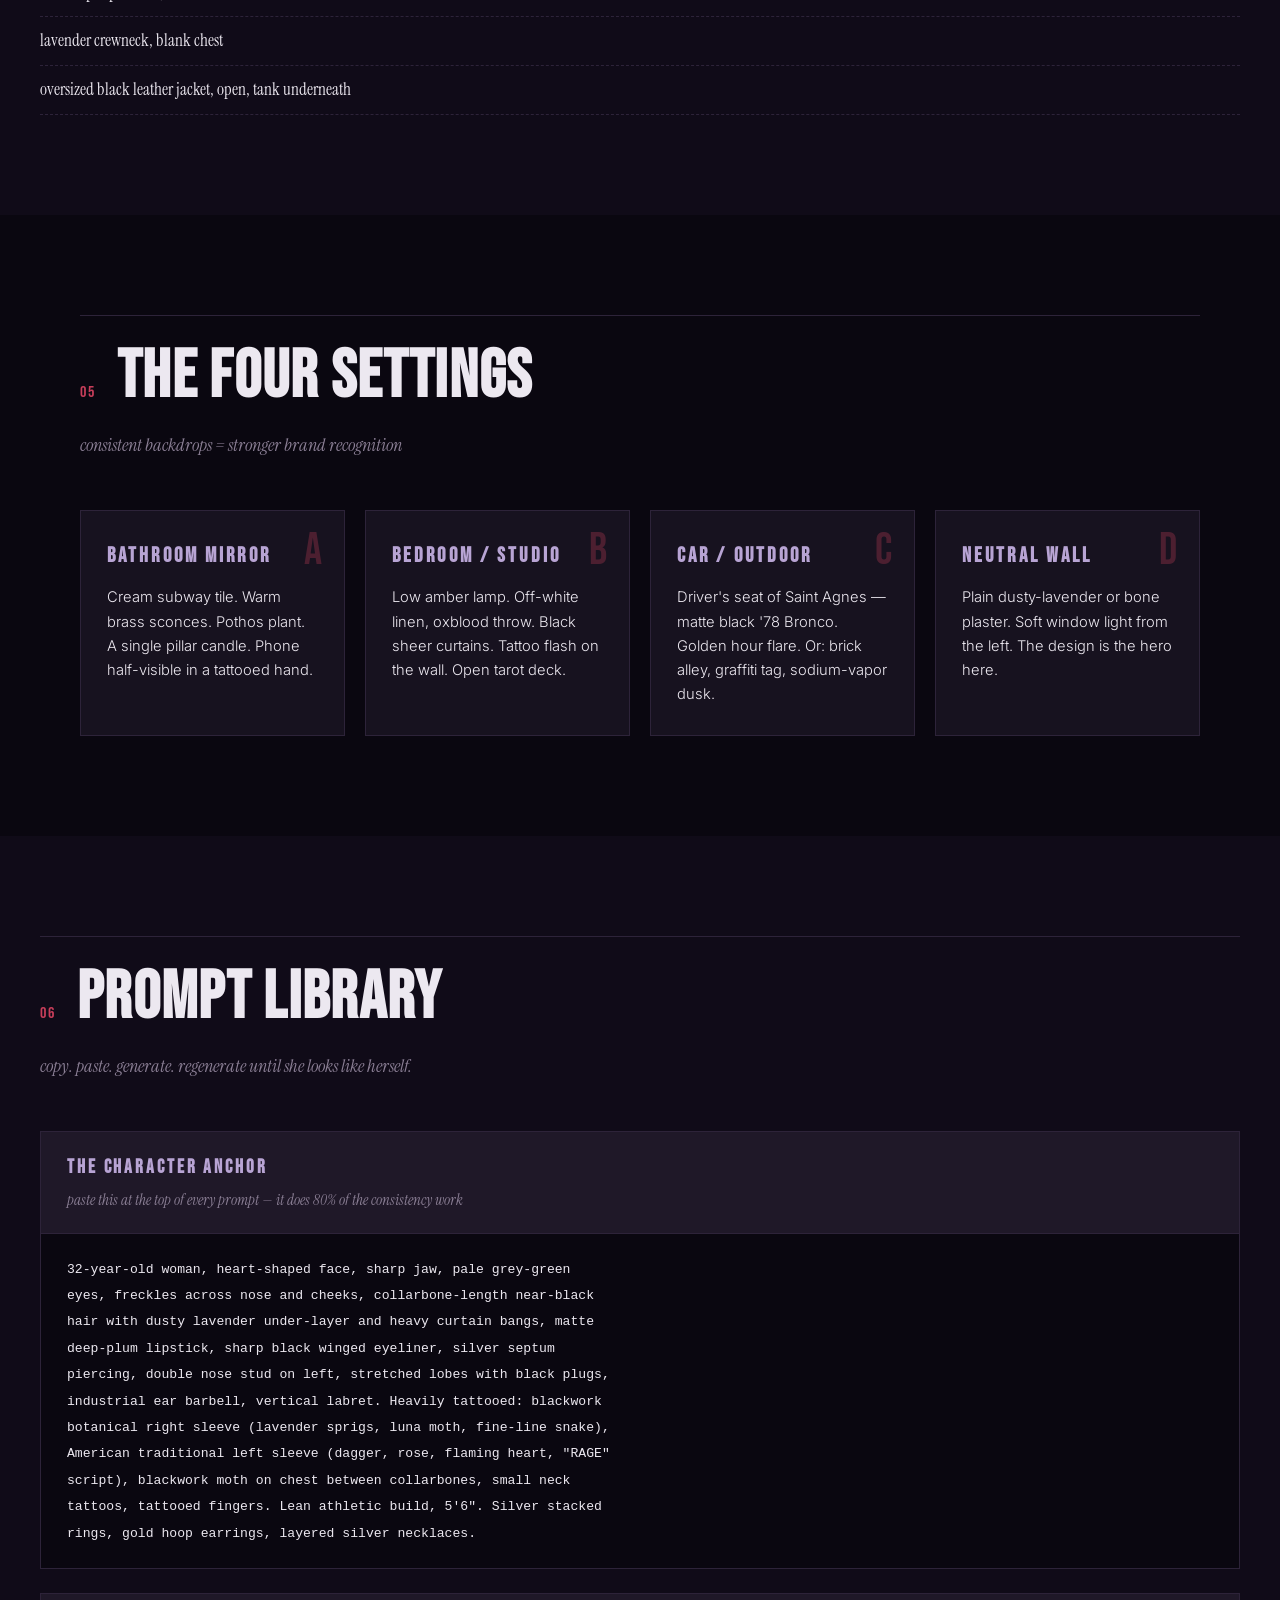
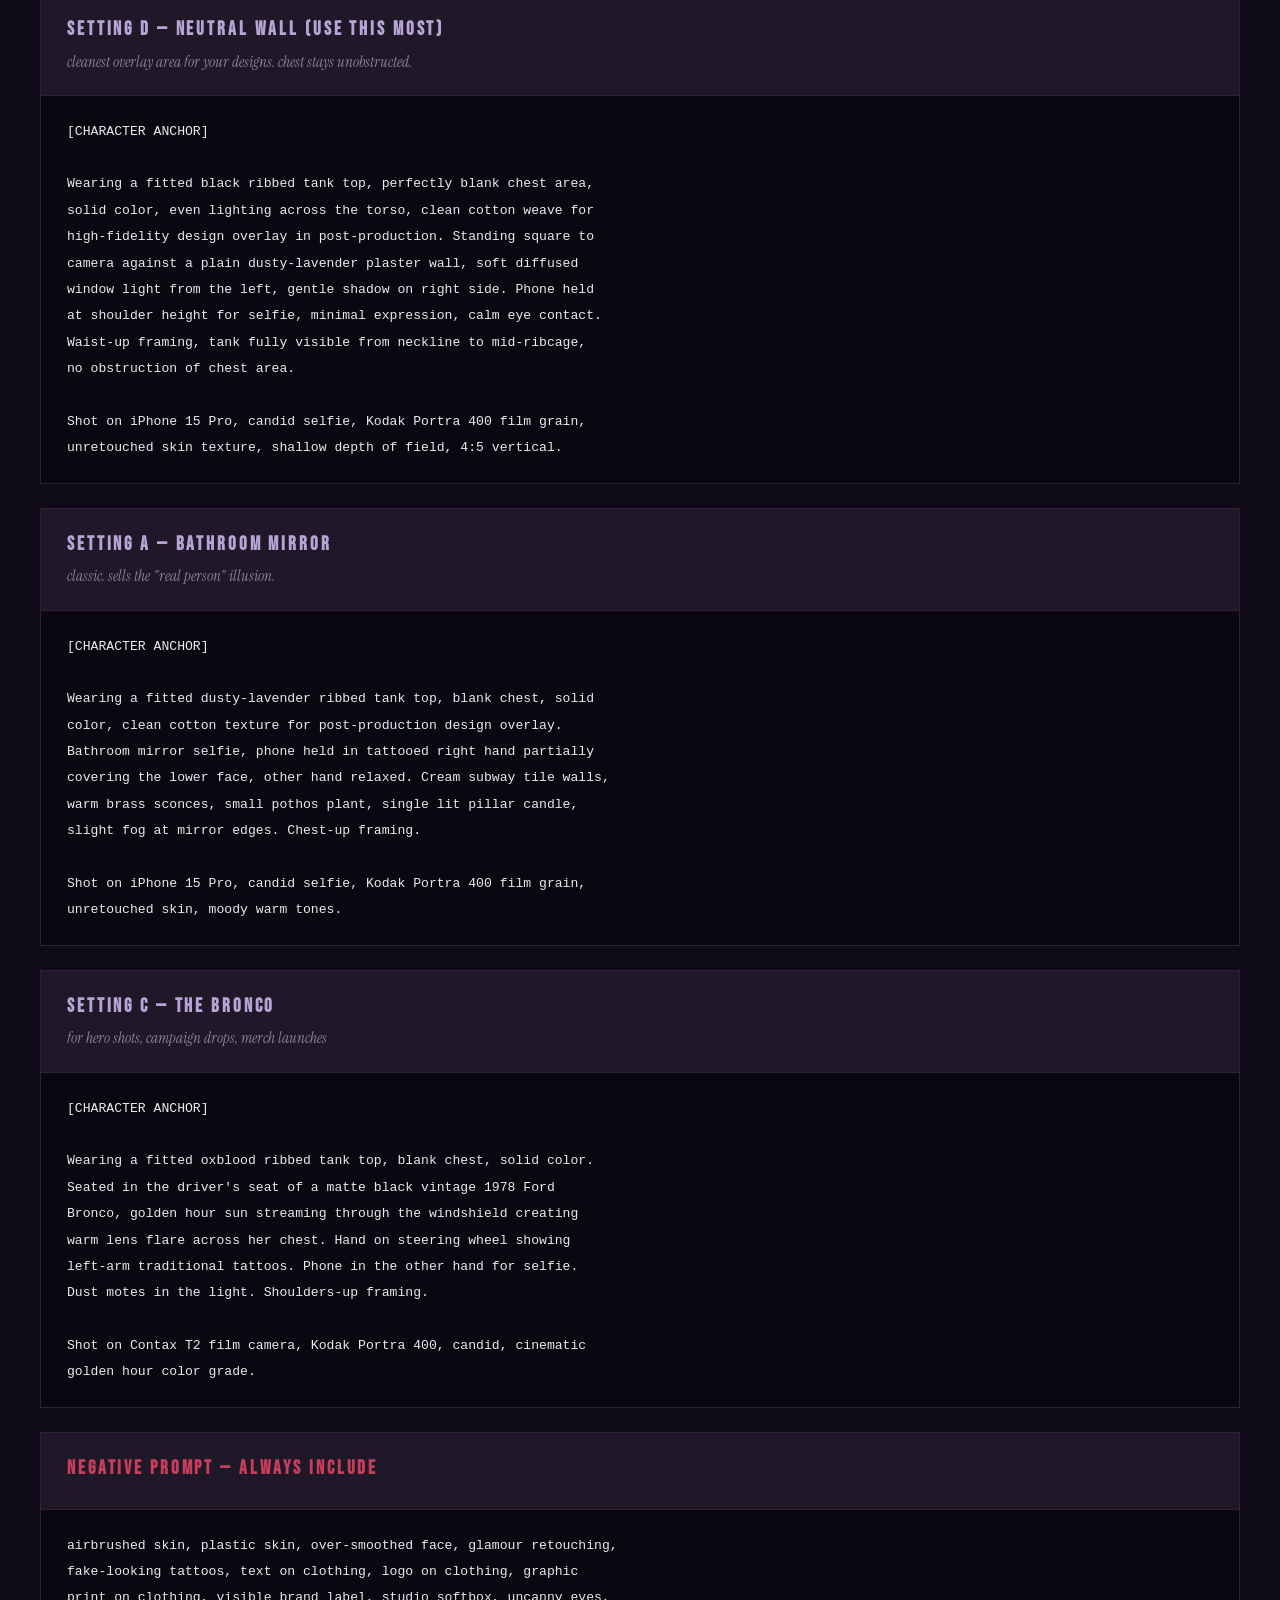
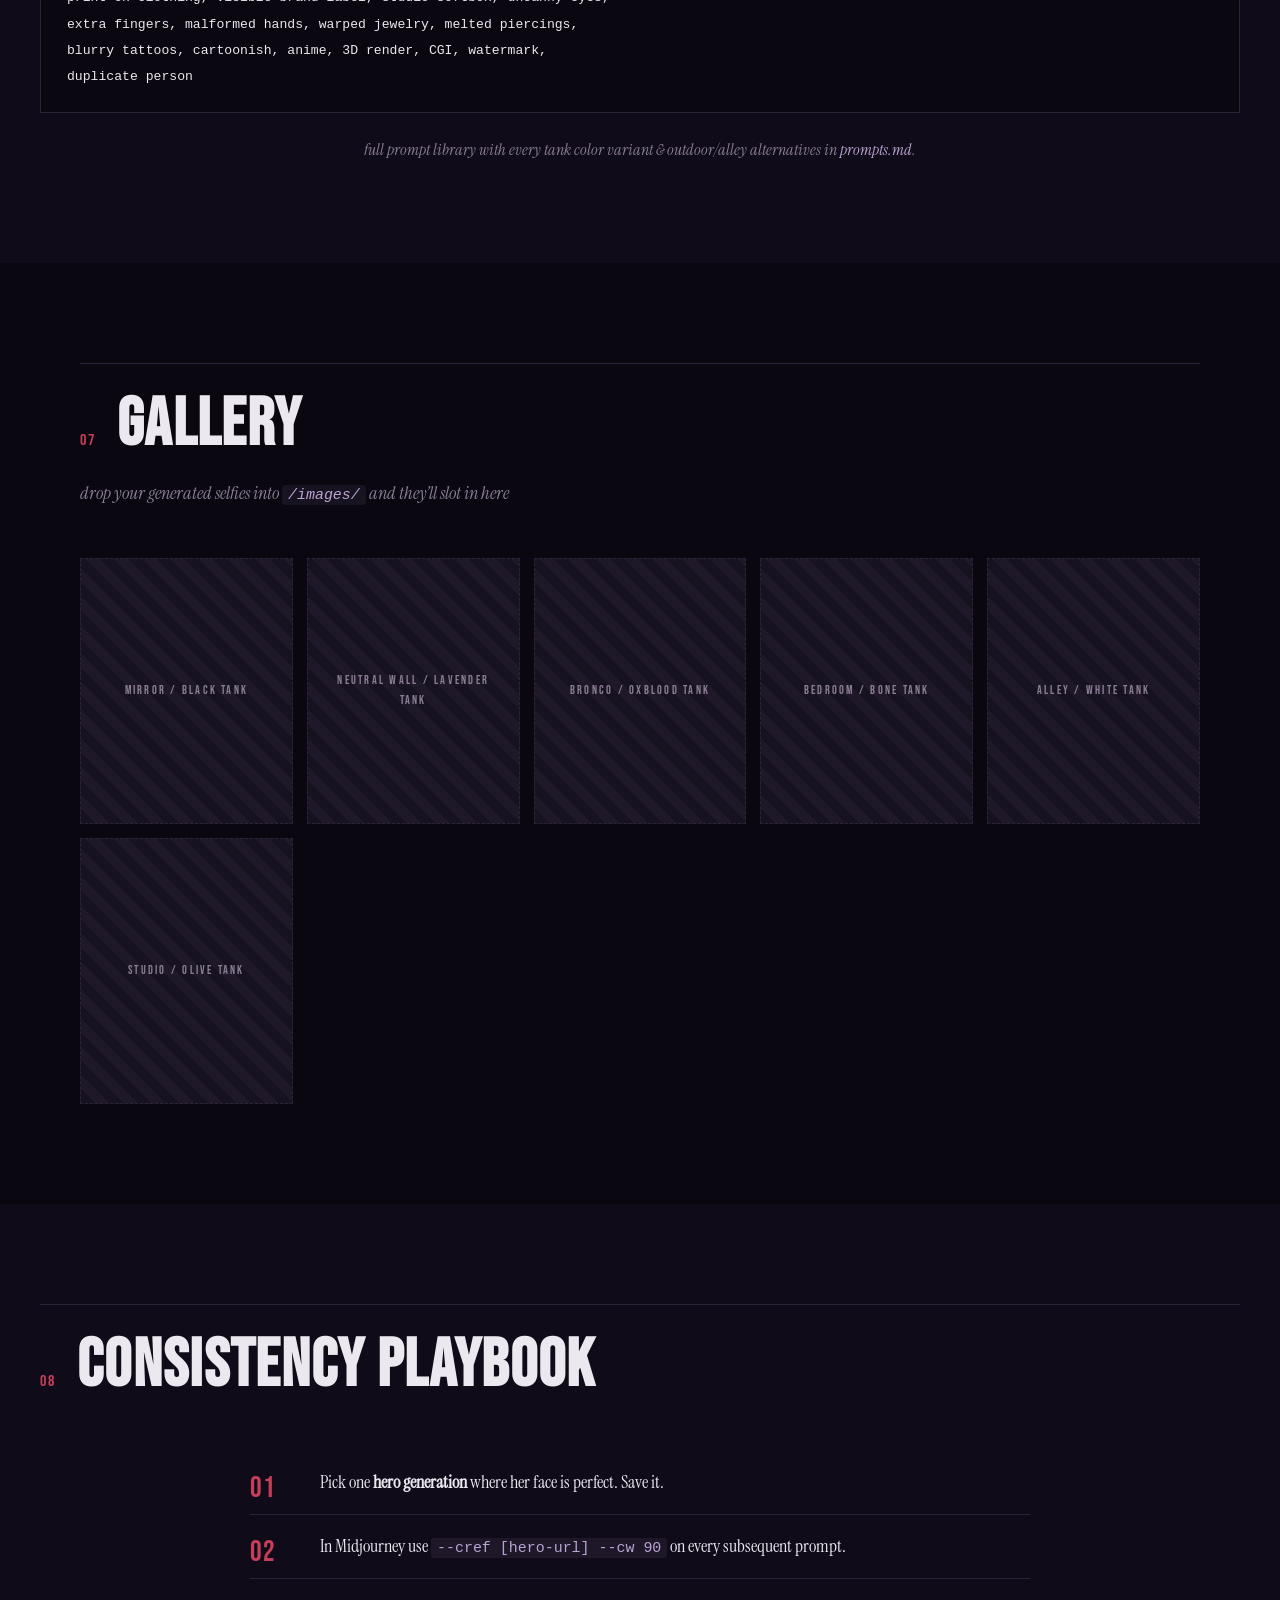
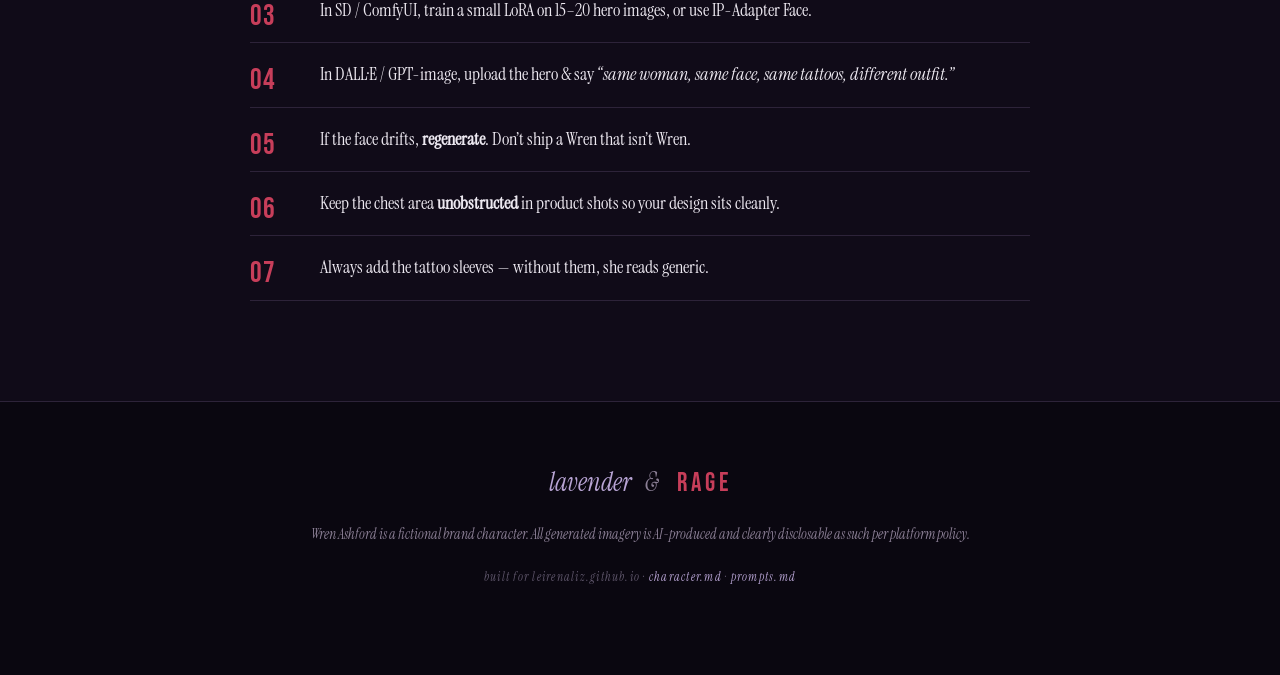
==== commit c42162bb: "Reframe Wren as brand influencer; add blank/logo tank variants - Update occupation from "co-owner" t" ====
--- a/index.html
+++ b/index.html
@@ -1,18 +1,425 @@
 <!DOCTYPE html>
-
-<html>
+<html lang="en">
 <head>
-  <meta http-equiv="Content-Type" content="text/html; charset=utf-8"/>
-  <title>my-first-website</title>
-  <LINK href="styles.css" rel="stylesheet" type="text/css">
+  <meta charset="utf-8" />
+  <meta name="viewport" content="width=device-width, initial-scale=1" />
+  <title>Wren Ashford — The Face of Lavender & Rage</title>
+  <meta name="description" content="Brand character bible and AI prompt library for Wren Ashford, the face of Lavender and Rage." />
+  <link rel="preconnect" href="https://fonts.googleapis.com">
+  <link rel="preconnect" href="https://fonts.gstatic.com" crossorigin>
+  <link href="https://fonts.googleapis.com/css2?family=Bebas+Neue&family=Instrument+Serif:ital@0;1&family=Inter:wght@300;400;500;600&display=swap" rel="stylesheet">
+  <link href="styles.css" rel="stylesheet" type="text/css">
 </head>
-
 <body>
 
-<img src="https://octodex.github.com/images/daftpunktocat-thomas.gif" id="octocat" alt="octocat-gif" />
-
-<!-- Change this code here by copy and pasting your template on line 15 -->
-<p>Hello World! I’m Leiren. This is my website!</p>
-<p><a href="fridge/">What’s in my fridge →</a></p>
+<header class="nav">
+  <div class="nav__brand">
+    <span class="nav__lavender">lavender</span>
+    <span class="nav__amp">&amp;</span>
+    <span class="nav__rage">rage</span>
+  </div>
+  <nav class="nav__links">
+    <a href="#bio">bio</a>
+    <a href="#specs">specs</a>
+    <a href="#tattoos">tattoos</a>
+    <a href="#wardrobe">wardrobe</a>
+    <a href="#settings">settings</a>
+    <a href="#prompts">prompts</a>
+    <a href="#gallery">gallery</a>
+  </nav>
+</header>
+
+<section class="hero">
+  <div class="hero__split">
+    <div class="hero__side hero__side--lavender">
+      <span class="hero__tag">soft hands</span>
+    </div>
+    <div class="hero__side hero__side--rage">
+      <span class="hero__tag">sharp needle</span>
+    </div>
+  </div>
+  <div class="hero__content">
+    <p class="hero__kicker">the face of lavender &amp; rage</p>
+    <h1 class="hero__name">Wren<br><em>Ashford</em></h1>
+    <p class="hero__lede">
+      A 32-year-old tattooed brand character built for selfie-style promo.
+      Right arm whispers <span class="lav">lavender</span>.
+      Left arm screams <span class="rage">rage</span>.
+      Every tank is a blank canvas for your designs.
+    </p>
+    <div class="hero__ctas">
+      <a class="btn btn--primary" href="#prompts">copy a prompt</a>
+      <a class="btn btn--ghost" href="character.md">full bible (.md)</a>
+    </div>
+  </div>
+</section>
+
+<section id="bio" class="section">
+  <div class="section__head">
+    <span class="section__num">01</span>
+    <h2 class="section__title">meet wren</h2>
+  </div>
+  <div class="bio">
+    <p>
+      Wren spent her twenties on the road running merch tables for hardcore and dream-pop
+      bands — learning how to fold a shirt in four seconds flat and how to survive on gas
+      station coffee and green room pizza. She got her first tattoo at 18 (a crooked moth
+      on her ribs, still there, still crooked on purpose). After a decade in the scene,
+      she landed where she actually belongs: as the on-camera face of
+      <strong>Lavender and Rage</strong> — a tattoo &amp; piercing studio with apothecary
+      goods, zines, and band merch she used to schlep across state lines. She models the
+      drops, runs the socials, and shows up in every campaign.
+    </p>
+    <p class="bio__quote">
+      <em>&ldquo;She wears the brand like she means it.&rdquo;</em>
+    </p>
+    <ul class="bio__facts">
+      <li><span>age</span>32</li>
+      <li><span>ht</span>5&prime;6&Prime;</li>
+      <li><span>pronouns</span>she / they</li>
+      <li><span>role</span>brand influencer, face of L&amp;R</li>
+      <li><span>rides</span>1978 Bronco, <em>Saint Agnes</em></li>
+      <li><span>keeps</span>Mabel the cat, Bruiser the pit</li>
+      <li><span>drinks</span>cold brew, oat milk, Topo Chico</li>
+    </ul>
+  </div>
+</section>
+
+<section id="specs" class="section section--alt">
+  <div class="section__head">
+    <span class="section__num">02</span>
+    <h2 class="section__title">physical spec sheet</h2>
+    <p class="section__sub">the consistency bible — use these exact descriptors in every AI prompt</p>
+  </div>
+  <div class="specs-grid">
+    <article class="spec-card">
+      <h3>face</h3>
+      <ul>
+        <li>heart-shaped, sharp jaw, soft chin</li>
+        <li>fair skin, cool undertone</li>
+        <li>freckles across nose &amp; cheeks</li>
+        <li>pale grey-green eyes, slightly hooded</li>
+        <li>natural dark brows, subtle slit right side</li>
+        <li>full lips, matte deep-plum</li>
+      </ul>
+    </article>
+    <article class="spec-card">
+      <h3>hair</h3>
+      <ul>
+        <li>collarbone length, blunt cut</li>
+        <li>heavy curtain bangs</li>
+        <li>base: near-black <code>#1a1420</code></li>
+        <li>under-layer: dusty lavender <code>#b8a4d4</code></li>
+        <li>styles: messy bun, space buns, low claw clip</li>
+      </ul>
+    </article>
+    <article class="spec-card">
+      <h3>piercings</h3>
+      <ul>
+        <li>septum clicker (silver)</li>
+        <li>double nose stud, left</li>
+        <li>industrial barbell, right ear</li>
+        <li>conch hoop, left ear</li>
+        <li>stretched 2g lobes, black plugs</li>
+        <li>vertical labret + right eyebrow</li>
+      </ul>
+    </article>
+    <article class="spec-card">
+      <h3>build</h3>
+      <ul>
+        <li>5&prime;6&Prime; / 167cm</li>
+        <li>lean athletic</li>
+        <li>defined shoulders &amp; forearms</li>
+        <li>decade of holding a machine</li>
+      </ul>
+    </article>
+    <article class="spec-card">
+      <h3>makeup</h3>
+      <ul>
+        <li>sharp black winged liner</li>
+        <li>smudged smoky shadow</li>
+        <li>matte deep-plum lip</li>
+        <li>minimal base — freckles show</li>
+      </ul>
+    </article>
+    <article class="spec-card">
+      <h3>jewelry</h3>
+      <ul>
+        <li>stacked silver rings, every finger</li>
+        <li>chunky gold hoops + safety-pin studs</li>
+        <li>layered silver: coin, crescent, padlock</li>
+        <li>black leather wrist cuff</li>
+        <li>vintage gold watch, left wrist</li>
+      </ul>
+    </article>
+  </div>
+</section>
+
+<section id="tattoos" class="section">
+  <div class="section__head">
+    <span class="section__num">03</span>
+    <h2 class="section__title">tattoo atlas</h2>
+    <p class="section__sub">her body is the brand. right = lavender. left = rage.</p>
+  </div>
+  <div class="tattoo-split">
+    <div class="tattoo-col tattoo-col--lavender">
+      <h3>right arm <span>&mdash; lavender</span></h3>
+      <p class="tattoo-col__style">blackwork &amp; fine-line botanical</p>
+      <ul>
+        <li><strong>wrist</strong> lavender sprigs wrapping like a bracelet</li>
+        <li><strong>inner forearm</strong> luna moth, dotwork shading</li>
+        <li><strong>outer forearm</strong> fine-line snake coiling down</li>
+        <li><strong>elbow ditch</strong> ornamental sun, radiating dots</li>
+        <li><strong>upper arm</strong> thistle, yarrow, wildflower bouquet</li>
+        <li><strong>shoulder cap</strong> dotwork moon-phase arc</li>
+      </ul>
+    </div>
+    <div class="tattoo-col tattoo-col--rage">
+      <h3>left arm <span>&mdash; rage</span></h3>
+      <p class="tattoo-col__style">american traditional / neo-trad</p>
+      <ul>
+        <li><strong>wrist</strong> cluster of cherries, stems on</li>
+        <li><strong>inner forearm</strong> old-english script: <em>RAGE</em></li>
+        <li><strong>outer forearm</strong> dagger through banner</li>
+        <li><strong>elbow</strong> red rose, black thorns</li>
+        <li><strong>upper arm</strong> flaming sacred heart</li>
+        <li><strong>shoulder cap</strong> bold-line panther head</li>
+      </ul>
+    </div>
+  </div>
+  <div class="tattoo-extras">
+    <div class="tattoo-extra">
+      <h4>chest &amp; sternum</h4>
+      <p>Large blackwork moth between collarbones. Fine cursive under right collarbone: <em>et in arcadia ego</em>. Three dots in the sternum hollow.</p>
+    </div>
+    <div class="tattoo-extra">
+      <h4>neck</h4>
+      <p>Crescent moon behind right ear. Lavender sprig on left side of neck. Three-dot vertical line, center throat.</p>
+    </div>
+    <div class="tattoo-extra">
+      <h4>hands</h4>
+      <p>Right knuckles: fine-line wildflower per finger. Left fingers: eye, lightning, star, crescent, X. Tiny stick-and-poke X's in thumb webbings.</p>
+    </div>
+    <div class="tattoo-extra">
+      <h4>back &amp; thighs</h4>
+      <p>Full back: luna moth in botanical vines. Right thigh: snake through rose. Left thigh: blackwork witch's hands holding a candle.</p>
+    </div>
+  </div>
+</section>
+
+<section id="wardrobe" class="section section--alt">
+  <div class="section__head">
+    <span class="section__num">04</span>
+    <h2 class="section__title">wardrobe</h2>
+    <p class="section__sub">solid-color tops. blank canvases. overlay your designs in post.</p>
+  </div>
+
+  <div class="variant-callout">
+    <div class="variant-callout__item">
+      <span class="variant-callout__tag variant-callout__tag--blank">blank</span>
+      <p>fully blank chest — overlay new graphics &amp; drops in post.</p>
+    </div>
+    <div class="variant-callout__item">
+      <span class="variant-callout__tag variant-callout__tag--logo">+ logo</span>
+      <p>small Lavender &amp; Rage wordmark or moth icon, left chest. for lifestyle &amp; brand-recognition shots.</p>
+    </div>
+  </div>
+
+  <h3 class="subhead">primary tanks — ribbed, fitted, slight crop · blank + logo variants</h3>
+  <div class="swatches">
+    <div class="swatch"><span class="swatch__chip" style="background:#0f0d12"></span><strong>black</strong><code>#0f0d12</code></div>
+    <div class="swatch"><span class="swatch__chip" style="background:#efe7d8"></span><strong>bone white</strong><code>#efe7d8</code></div>
+    <div class="swatch"><span class="swatch__chip" style="background:#b8a4d4"></span><strong>dusty lavender</strong><code>#b8a4d4</code></div>
+    <div class="swatch"><span class="swatch__chip" style="background:#2a2630"></span><strong>charcoal</strong><code>#2a2630</code></div>
+    <div class="swatch"><span class="swatch__chip" style="background:#5c1f2a"></span><strong>oxblood</strong><code>#5c1f2a</code></div>
+    <div class="swatch"><span class="swatch__chip" style="background:#6b7059"></span><strong>sage olive</strong><code>#6b7059</code></div>
+  </div>
+
+  <h3 class="subhead">cropped boxy tees — graphic-heavy drops · blank + logo variants</h3>
+  <div class="swatches">
+    <div class="swatch"><span class="swatch__chip" style="background:#1d1a22"></span><strong>washed black</strong><code>#1d1a22</code></div>
+    <div class="swatch"><span class="swatch__chip" style="background:#f3ecdf"></span><strong>off-white</strong><code>#f3ecdf</code></div>
+    <div class="swatch"><span class="swatch__chip" style="background:#8c8996"></span><strong>heather grey</strong><code>#8c8996</code></div>
+  </div>
+
+  <h3 class="subhead">outerwear</h3>
+  <ul class="simple-list">
+    <li>black zip-up hoodie, blank chest</li>
+    <li>lavender crewneck, blank chest</li>
+    <li>oversized black leather jacket, open, tank underneath</li>
+  </ul>
+</section>
+
+<section id="settings" class="section">
+  <div class="section__head">
+    <span class="section__num">05</span>
+    <h2 class="section__title">the four settings</h2>
+    <p class="section__sub">consistent backdrops = stronger brand recognition</p>
+  </div>
+  <div class="setting-grid">
+    <article class="setting">
+      <span class="setting__letter">A</span>
+      <h3>bathroom mirror</h3>
+      <p>Cream subway tile. Warm brass sconces. Pothos plant. A single pillar candle. Phone half-visible in a tattooed hand.</p>
+    </article>
+    <article class="setting">
+      <span class="setting__letter">B</span>
+      <h3>bedroom / studio</h3>
+      <p>Low amber lamp. Off-white linen, oxblood throw. Black sheer curtains. Tattoo flash on the wall. Open tarot deck.</p>
+    </article>
+    <article class="setting">
+      <span class="setting__letter">C</span>
+      <h3>car / outdoor</h3>
+      <p>Driver's seat of Saint Agnes — matte black '78 Bronco. Golden hour flare. Or: brick alley, graffiti tag, sodium-vapor dusk.</p>
+    </article>
+    <article class="setting">
+      <span class="setting__letter">D</span>
+      <h3>neutral wall</h3>
+      <p>Plain dusty-lavender or bone plaster. Soft window light from the left. The design is the hero here.</p>
+    </article>
+  </div>
+</section>
+
+<section id="prompts" class="section section--alt">
+  <div class="section__head">
+    <span class="section__num">06</span>
+    <h2 class="section__title">prompt library</h2>
+    <p class="section__sub">copy. paste. generate. regenerate until she looks like herself.</p>
+  </div>
+
+  <article class="prompt-card">
+    <header class="prompt-card__head">
+      <h3>the character anchor</h3>
+      <p>paste this at the top of every prompt — it does 80% of the consistency work</p>
+    </header>
+    <pre><code>32-year-old woman, heart-shaped face, sharp jaw, pale grey-green
+eyes, freckles across nose and cheeks, collarbone-length near-black
+hair with dusty lavender under-layer and heavy curtain bangs, matte
+deep-plum lipstick, sharp black winged eyeliner, silver septum
+piercing, double nose stud on left, stretched lobes with black plugs,
+industrial ear barbell, vertical labret. Heavily tattooed: blackwork
+botanical right sleeve (lavender sprigs, luna moth, fine-line snake),
+American traditional left sleeve (dagger, rose, flaming heart, "RAGE"
+script), blackwork moth on chest between collarbones, small neck
+tattoos, tattooed fingers. Lean athletic build, 5'6". Silver stacked
+rings, gold hoop earrings, layered silver necklaces.</code></pre>
+  </article>
+
+  <article class="prompt-card">
+    <header class="prompt-card__head">
+      <h3>setting D &mdash; neutral wall (use this most)</h3>
+      <p>cleanest overlay area for your designs. chest stays unobstructed.</p>
+    </header>
+    <pre><code>[CHARACTER ANCHOR]
+
+Wearing a fitted black ribbed tank top, perfectly blank chest area,
+solid color, even lighting across the torso, clean cotton weave for
+high-fidelity design overlay in post-production. Standing square to
+camera against a plain dusty-lavender plaster wall, soft diffused
+window light from the left, gentle shadow on right side. Phone held
+at shoulder height for selfie, minimal expression, calm eye contact.
+Waist-up framing, tank fully visible from neckline to mid-ribcage,
+no obstruction of chest area.
+
+Shot on iPhone 15 Pro, candid selfie, Kodak Portra 400 film grain,
+unretouched skin texture, shallow depth of field, 4:5 vertical.</code></pre>
+  </article>
+
+  <article class="prompt-card">
+    <header class="prompt-card__head">
+      <h3>setting A &mdash; bathroom mirror</h3>
+      <p>classic. sells the "real person" illusion.</p>
+    </header>
+    <pre><code>[CHARACTER ANCHOR]
+
+Wearing a fitted dusty-lavender ribbed tank top, blank chest, solid
+color, clean cotton texture for post-production design overlay.
+Bathroom mirror selfie, phone held in tattooed right hand partially
+covering the lower face, other hand relaxed. Cream subway tile walls,
+warm brass sconces, small pothos plant, single lit pillar candle,
+slight fog at mirror edges. Chest-up framing.
+
+Shot on iPhone 15 Pro, candid selfie, Kodak Portra 400 film grain,
+unretouched skin, moody warm tones.</code></pre>
+  </article>
+
+  <article class="prompt-card">
+    <header class="prompt-card__head">
+      <h3>setting C &mdash; the bronco</h3>
+      <p>for hero shots, campaign drops, merch launches</p>
+    </header>
+    <pre><code>[CHARACTER ANCHOR]
+
+Wearing a fitted oxblood ribbed tank top, blank chest, solid color.
+Seated in the driver's seat of a matte black vintage 1978 Ford
+Bronco, golden hour sun streaming through the windshield creating
+warm lens flare across her chest. Hand on steering wheel showing
+left-arm traditional tattoos. Phone in the other hand for selfie.
+Dust motes in the light. Shoulders-up framing.
+
+Shot on Contax T2 film camera, Kodak Portra 400, candid, cinematic
+golden hour color grade.</code></pre>
+  </article>
+
+  <article class="prompt-card prompt-card--negative">
+    <header class="prompt-card__head">
+      <h3>negative prompt — always include</h3>
+    </header>
+    <pre><code>airbrushed skin, plastic skin, over-smoothed face, glamour retouching,
+fake-looking tattoos, text on clothing, logo on clothing, graphic
+print on clothing, visible brand label, studio softbox, uncanny eyes,
+extra fingers, malformed hands, warped jewelry, melted piercings,
+blurry tattoos, cartoonish, anime, 3D render, CGI, watermark,
+duplicate person</code></pre>
+  </article>
+
+  <p class="prompt-footnote">
+    full prompt library with every tank color variant &amp; outdoor/alley alternatives in
+    <a href="prompts.md">prompts.md</a>.
+  </p>
+</section>
+
+<section id="gallery" class="section">
+  <div class="section__head">
+    <span class="section__num">07</span>
+    <h2 class="section__title">gallery</h2>
+    <p class="section__sub">drop your generated selfies into <code>/images/</code> and they&rsquo;ll slot in here</p>
+  </div>
+  <div class="gallery">
+    <div class="gallery__slot"><span>mirror / black tank</span></div>
+    <div class="gallery__slot"><span>neutral wall / lavender tank</span></div>
+    <div class="gallery__slot"><span>bronco / oxblood tank</span></div>
+    <div class="gallery__slot"><span>bedroom / bone tank</span></div>
+    <div class="gallery__slot"><span>alley / white tank</span></div>
+    <div class="gallery__slot"><span>studio / olive tank</span></div>
+  </div>
+</section>
+
+<section class="section section--alt playbook">
+  <div class="section__head">
+    <span class="section__num">08</span>
+    <h2 class="section__title">consistency playbook</h2>
+  </div>
+  <ol class="playbook__steps">
+    <li>Pick one <strong>hero generation</strong> where her face is perfect. Save it.</li>
+    <li>In Midjourney use <code>--cref [hero-url] --cw 90</code> on every subsequent prompt.</li>
+    <li>In SD / ComfyUI, train a small LoRA on 15&ndash;20 hero images, or use IP-Adapter Face.</li>
+    <li>In DALL&middot;E / GPT-image, upload the hero &amp; say <em>&ldquo;same woman, same face, same tattoos, different outfit.&rdquo;</em></li>
+    <li>If the face drifts, <strong>regenerate</strong>. Don&rsquo;t ship a Wren that isn&rsquo;t Wren.</li>
+    <li>Keep the chest area <strong>unobstructed</strong> in product shots so your design sits cleanly.</li>
+    <li>Always add the tattoo sleeves &mdash; without them, she reads generic.</li>
+  </ol>
+</section>
+
+<footer class="footer">
+  <div class="footer__brand">
+    <span class="nav__lavender">lavender</span>
+    <span class="nav__amp">&amp;</span>
+    <span class="nav__rage">rage</span>
+  </div>
+  <p>Wren Ashford is a fictional brand character. All generated imagery is AI-produced and clearly disclosable as such per platform policy.</p>
+  <p class="footer__meta">built for leirenaliz.github.io &middot; <a href="character.md">character.md</a> &middot; <a href="prompts.md">prompts.md</a></p>
+</footer>
+
 </body>
 </html>
--- a/styles.css
+++ b/styles.css
@@ -1,256 +1,739 @@
+/* ---------- Lavender & Rage ---------- */
+
 :root {
-  --cream: #fef9f3;
-  --cream-2: #f5ede0;
-  --paper: #ffffff;
-  --ink: #2b2b2b;
-  --sage: #6b8e7a;
-  --deep-green: #2d5a47;
-  --rust: #a64d47;
-  --gold: #d4a574;
-  --line: #e8e0d0;
-}
-
-* { box-sizing: border-box; }
-
-html, body { margin: 0; padding: 0; }
+  --bg:           #0a0710;
+  --bg-alt:       #100b18;
+  --card:         #17121f;
+  --card-hi:      #1f1828;
+  --border:       #2d2339;
+  --text:         #ece8f0;
+  --text-mute:    #8b7f95;
+  --text-dim:     #5f566b;
+  --lavender:     #b8a4d4;
+  --lavender-dk:  #8b6fb8;
+  --rage:         #c73e5a;
+  --rage-dk:      #8f2338;
+  --gold:         #c9a36a;
+  --display:      'Bebas Neue', 'Impact', system-ui, sans-serif;
+  --serif:        'Instrument Serif', 'Didot', 'Bodoni 72', serif;
+  --sans:         'Inter', system-ui, -apple-system, 'Segoe UI', sans-serif;
+}
+
+* { box-sizing: border-box; margin: 0; padding: 0; }
+
+html { scroll-behavior: smooth; }
 
 body {
-  font-family: Georgia, Garamond, serif;
-  color: var(--ink);
-  background: linear-gradient(135deg, var(--cream) 0%, var(--cream-2) 100%);
-  min-height: 100vh;
-}
-
-.page {
-  max-width: 1280px;
+  background: var(--bg);
+  color: var(--text);
+  font-family: var(--sans);
+  font-size: 16px;
+  line-height: 1.65;
+  font-weight: 300;
+  -webkit-font-smoothing: antialiased;
+  overflow-x: hidden;
+}
+
+a { color: var(--lavender); text-decoration: none; transition: color .2s ease; }
+a:hover { color: var(--rage); }
+
+code {
+  font-family: 'JetBrains Mono', 'Courier New', monospace;
+  font-size: .85em;
+  color: var(--lavender);
+  background: rgba(184,164,212,.08);
+  padding: 2px 6px;
+  border-radius: 3px;
+}
+
+/* ---------- Nav ---------- */
+
+.nav {
+  position: sticky; top: 0; z-index: 50;
+  display: flex;
+  justify-content: space-between;
+  align-items: center;
+  padding: 18px 40px;
+  background: rgba(10,7,16,.85);
+  backdrop-filter: blur(12px);
+  border-bottom: 1px solid var(--border);
+}
+
+.nav__brand {
+  font-family: var(--display);
+  font-size: 1.4rem;
+  letter-spacing: .12em;
+  text-transform: lowercase;
+}
+
+.nav__lavender { color: var(--lavender); font-style: italic; font-family: var(--serif); letter-spacing: 0; }
+.nav__amp      { color: var(--text-mute); margin: 0 6px; font-family: var(--serif); font-style: italic; }
+.nav__rage     { color: var(--rage); }
+
+.nav__links {
+  display: flex;
+  gap: 28px;
+  font-size: .78rem;
+  letter-spacing: .2em;
+  text-transform: uppercase;
+}
+
+.nav__links a {
+  color: var(--text-mute);
+  position: relative;
+}
+.nav__links a:hover { color: var(--text); }
+.nav__links a:hover::after {
+  content: '';
+  position: absolute;
+  left: 0; right: 0; bottom: -6px;
+  height: 1px;
+  background: linear-gradient(90deg, var(--lavender), var(--rage));
+}
+
+@media (max-width: 720px) {
+  .nav { flex-direction: column; gap: 12px; padding: 16px 20px; }
+  .nav__links { gap: 18px; font-size: .7rem; flex-wrap: wrap; justify-content: center; }
+}
+
+/* ---------- Hero ---------- */
+
+.hero {
+  position: relative;
+  min-height: 88vh;
+  display: flex;
+  align-items: center;
+  padding: 80px 40px;
+  overflow: hidden;
+}
+
+.hero__split {
+  position: absolute;
+  inset: 0;
+  display: grid;
+  grid-template-columns: 1fr 1fr;
+  opacity: .35;
+  pointer-events: none;
+  z-index: 0;
+}
+
+.hero__side {
+  position: relative;
+  display: flex;
+  align-items: center;
+  justify-content: center;
+}
+.hero__side--lavender {
+  background:
+    radial-gradient(ellipse at 30% 50%, rgba(184,164,212,.35), transparent 65%),
+    radial-gradient(ellipse at 70% 30%, rgba(139,111,184,.2), transparent 70%);
+}
+.hero__side--rage {
+  background:
+    radial-gradient(ellipse at 70% 50%, rgba(199,62,90,.35), transparent 65%),
+    radial-gradient(ellipse at 30% 70%, rgba(143,35,56,.25), transparent 70%);
+}
+.hero__tag {
+  font-family: var(--serif);
+  font-style: italic;
+  font-size: clamp(2rem, 7vw, 5rem);
+  color: var(--text);
+  opacity: .22;
+  letter-spacing: .01em;
+  white-space: nowrap;
+}
+
+.hero__content {
+  position: relative;
+  z-index: 1;
+  max-width: 780px;
   margin: 0 auto;
-  padding: 40px 24px 80px;
-}
-
-header {
   text-align: center;
+}
+
+.hero__kicker {
+  font-family: var(--display);
+  letter-spacing: .35em;
+  text-transform: lowercase;
+  color: var(--text-mute);
+  font-size: .95rem;
+  margin-bottom: 24px;
+}
+
+.hero__name {
+  font-family: var(--display);
+  font-size: clamp(4rem, 16vw, 11rem);
+  line-height: .85;
+  letter-spacing: .02em;
+  text-transform: lowercase;
+  margin-bottom: 28px;
+  background: linear-gradient(95deg, var(--lavender) 0%, #d4c9e0 40%, #e8a8b5 60%, var(--rage) 100%);
+  -webkit-background-clip: text;
+  background-clip: text;
+  -webkit-text-fill-color: transparent;
+}
+.hero__name em {
+  font-family: var(--serif);
+  font-style: italic;
+  font-weight: 400;
+  text-transform: none;
+  font-size: .75em;
+  letter-spacing: 0;
+}
+
+.hero__lede {
+  font-family: var(--serif);
+  font-size: clamp(1.05rem, 1.6vw, 1.4rem);
+  line-height: 1.55;
+  color: var(--text);
+  max-width: 620px;
+  margin: 0 auto 36px;
+}
+
+.lav  { color: var(--lavender); font-style: italic; }
+.rage { color: var(--rage); font-style: italic; }
+
+.hero__ctas {
+  display: flex;
+  gap: 14px;
+  justify-content: center;
+  flex-wrap: wrap;
+}
+
+.btn {
+  display: inline-block;
+  padding: 14px 28px;
+  font-family: var(--display);
+  font-size: .95rem;
+  letter-spacing: .22em;
+  text-transform: lowercase;
+  border: 1px solid transparent;
+  transition: all .2s ease;
+  cursor: pointer;
+}
+.btn--primary {
+  background: var(--rage);
+  color: var(--bg);
+}
+.btn--primary:hover {
+  background: var(--text);
+  color: var(--bg);
+}
+.btn--ghost {
+  border-color: var(--border);
+  color: var(--text);
+}
+.btn--ghost:hover {
+  border-color: var(--lavender);
+  color: var(--lavender);
+}
+
+/* ---------- Sections ---------- */
+
+.section {
+  padding: 100px 40px;
+  max-width: 1200px;
+  margin: 0 auto;
+}
+.section--alt {
+  background: var(--bg-alt);
+  max-width: none;
+  margin: 0;
+}
+.section--alt > * { max-width: 1200px; margin-left: auto; margin-right: auto; }
+
+.section__head {
+  margin-bottom: 50px;
+  border-top: 1px solid var(--border);
+  padding-top: 28px;
+  display: flex;
+  flex-wrap: wrap;
+  align-items: baseline;
+  gap: 20px;
+}
+.section__num {
+  font-family: var(--display);
+  color: var(--rage);
+  letter-spacing: .15em;
+  font-size: 1rem;
+}
+.section__title {
+  font-family: var(--display);
+  font-size: clamp(2.4rem, 6vw, 4.2rem);
+  text-transform: lowercase;
+  letter-spacing: .02em;
+  line-height: 1;
+  color: var(--text);
+}
+.section__sub {
+  width: 100%;
+  color: var(--text-mute);
+  font-family: var(--serif);
+  font-style: italic;
+  font-size: 1.1rem;
+}
+
+.subhead {
+  font-family: var(--display);
+  font-size: 1.4rem;
+  letter-spacing: .2em;
+  text-transform: lowercase;
+  color: var(--lavender);
+  margin: 40px 0 18px;
+}
+
+/* ---------- Bio ---------- */
+
+.bio {
+  display: grid;
+  grid-template-columns: 2fr 1fr;
+  gap: 48px;
+  align-items: start;
+}
+.bio p {
+  font-family: var(--serif);
+  font-size: 1.2rem;
+  line-height: 1.6;
+  margin-bottom: 20px;
+  color: var(--text);
+}
+.bio__quote {
+  border-left: 2px solid var(--rage);
+  padding-left: 20px;
+  color: var(--lavender);
+}
+.bio__facts {
+  list-style: none;
+  border-top: 1px solid var(--border);
+}
+.bio__facts li {
+  display: flex;
+  gap: 16px;
+  padding: 12px 0;
+  border-bottom: 1px solid var(--border);
+  font-size: .95rem;
+}
+.bio__facts span {
+  flex: 0 0 80px;
+  font-family: var(--display);
+  letter-spacing: .2em;
+  color: var(--text-dim);
+  text-transform: lowercase;
+  font-size: .85rem;
+  padding-top: 2px;
+}
+
+@media (max-width: 820px) {
+  .bio { grid-template-columns: 1fr; gap: 32px; }
+}
+
+/* ---------- Specs grid ---------- */
+
+.specs-grid {
+  display: grid;
+  grid-template-columns: repeat(auto-fit, minmax(240px, 1fr));
+  gap: 20px;
+}
+.spec-card {
+  background: var(--card);
+  border: 1px solid var(--border);
+  padding: 26px 24px;
+  transition: border-color .2s, transform .2s;
+}
+.spec-card:hover {
+  border-color: var(--lavender-dk);
+  transform: translateY(-2px);
+}
+.spec-card h3 {
+  font-family: var(--display);
+  letter-spacing: .25em;
+  color: var(--rage);
+  font-size: .9rem;
+  margin-bottom: 16px;
+  text-transform: lowercase;
+}
+.spec-card ul { list-style: none; }
+.spec-card li {
+  font-size: .92rem;
+  padding: 5px 0;
+  color: var(--text);
+  border-bottom: 1px dashed rgba(184,164,212,.08);
+}
+.spec-card li:last-child { border: 0; }
+
+/* ---------- Tattoo split ---------- */
+
+.tattoo-split {
+  display: grid;
+  grid-template-columns: 1fr 1fr;
+  gap: 0;
+  border: 1px solid var(--border);
+}
+.tattoo-col {
+  padding: 36px 32px;
+  position: relative;
+}
+.tattoo-col--lavender {
+  background: linear-gradient(165deg, rgba(184,164,212,.08), transparent 60%);
+  border-right: 1px solid var(--border);
+}
+.tattoo-col--rage {
+  background: linear-gradient(195deg, rgba(199,62,90,.08), transparent 60%);
+}
+.tattoo-col h3 {
+  font-family: var(--display);
+  font-size: 1.8rem;
+  letter-spacing: .1em;
+  text-transform: lowercase;
+  margin-bottom: 4px;
+}
+.tattoo-col--lavender h3 { color: var(--lavender); }
+.tattoo-col--rage h3     { color: var(--rage); }
+.tattoo-col h3 span {
+  font-family: var(--serif);
+  font-style: italic;
+  font-size: .7em;
+  color: var(--text-mute);
+  letter-spacing: 0;
+}
+.tattoo-col__style {
+  font-family: var(--serif);
+  font-style: italic;
+  color: var(--text-mute);
+  margin-bottom: 22px;
+  font-size: 1rem;
+}
+.tattoo-col ul { list-style: none; }
+.tattoo-col li {
+  padding: 9px 0;
+  border-bottom: 1px dashed var(--border);
+  font-size: .95rem;
+}
+.tattoo-col li:last-child { border: 0; }
+.tattoo-col li strong {
+  font-family: var(--display);
+  letter-spacing: .15em;
+  font-weight: 400;
+  color: var(--text-mute);
+  display: inline-block;
+  min-width: 130px;
+  text-transform: lowercase;
+  font-size: .82rem;
+}
+
+.tattoo-extras {
+  display: grid;
+  grid-template-columns: repeat(auto-fit, minmax(260px, 1fr));
+  gap: 20px;
+  margin-top: 28px;
+}
+.tattoo-extra {
+  padding: 22px 24px;
+  background: var(--card);
+  border: 1px solid var(--border);
+}
+.tattoo-extra h4 {
+  font-family: var(--display);
+  letter-spacing: .22em;
+  color: var(--gold);
+  font-size: .85rem;
+  margin-bottom: 10px;
+  text-transform: lowercase;
+}
+.tattoo-extra p {
+  font-size: .92rem;
+  color: var(--text);
+  line-height: 1.6;
+}
+
+@media (max-width: 720px) {
+  .tattoo-split { grid-template-columns: 1fr; }
+  .tattoo-col--lavender { border-right: 0; border-bottom: 1px solid var(--border); }
+}
+
+/* ---------- Variant callout (blank / logo) ---------- */
+
+.variant-callout {
+  display: grid;
+  grid-template-columns: 1fr 1fr;
+  gap: 14px;
   margin-bottom: 36px;
 }
-
-h1 {
-  margin: 0 0 6px;
+.variant-callout__item {
+  display: flex;
+  gap: 16px;
+  align-items: center;
+  padding: 16px 20px;
+  background: var(--card);
+  border: 1px solid var(--border);
+  border-left: 3px solid var(--lavender);
+}
+.variant-callout__item:nth-child(2) { border-left-color: var(--rage); }
+.variant-callout__tag {
+  font-family: var(--display);
+  letter-spacing: .18em;
+  font-size: .8rem;
+  padding: 5px 10px;
+  text-transform: lowercase;
+  border: 1px solid currentColor;
+  flex-shrink: 0;
+}
+.variant-callout__tag--blank { color: var(--lavender); }
+.variant-callout__tag--logo  { color: var(--rage); }
+.variant-callout__item p {
+  font-family: var(--serif);
+  font-style: italic;
+  font-size: .98rem;
+  color: var(--text);
+  margin: 0;
+}
+@media (max-width: 640px) {
+  .variant-callout { grid-template-columns: 1fr; }
+}
+
+/* ---------- Wardrobe swatches ---------- */
+
+.swatches {
+  display: grid;
+  grid-template-columns: repeat(auto-fit, minmax(180px, 1fr));
+  gap: 14px;
+  margin-bottom: 20px;
+}
+.swatch {
+  display: flex;
+  align-items: center;
+  gap: 12px;
+  padding: 14px 16px;
+  background: var(--card);
+  border: 1px solid var(--border);
+  transition: border-color .2s;
+}
+.swatch:hover { border-color: var(--lavender-dk); }
+.swatch__chip {
+  display: block;
+  width: 32px; height: 32px;
+  border-radius: 50%;
+  border: 1px solid rgba(255,255,255,.1);
+  flex-shrink: 0;
+}
+.swatch strong {
+  font-family: var(--display);
+  letter-spacing: .12em;
   font-weight: 400;
-  letter-spacing: 2px;
-  font-size: 2.6em;
-  color: var(--deep-green);
-}
-
-.subtitle {
-  margin: 0;
+  font-size: .9rem;
+  color: var(--text);
+  flex: 1;
+  text-transform: lowercase;
+}
+.swatch code {
+  font-size: .75rem;
+  color: var(--text-mute);
+  background: transparent;
+  padding: 0;
+}
+
+.simple-list {
+  list-style: none;
+  padding: 0;
+}
+.simple-list li {
+  padding: 10px 0;
+  border-bottom: 1px dashed var(--border);
+  font-family: var(--serif);
+  font-size: 1.05rem;
+}
+
+/* ---------- Settings grid ---------- */
+
+.setting-grid {
+  display: grid;
+  grid-template-columns: repeat(auto-fit, minmax(230px, 1fr));
+  gap: 20px;
+}
+.setting {
+  background: var(--card);
+  border: 1px solid var(--border);
+  padding: 28px 26px;
+  position: relative;
+  transition: transform .2s, border-color .2s;
+}
+.setting:hover {
+  transform: translateY(-3px);
+  border-color: var(--rage);
+}
+.setting__letter {
+  position: absolute;
+  top: 18px;
+  right: 22px;
+  font-family: var(--display);
+  font-size: 2.8rem;
+  color: var(--rage);
+  opacity: .3;
+  line-height: 1;
+}
+.setting h3 {
+  font-family: var(--display);
+  letter-spacing: .15em;
+  font-size: 1.3rem;
+  color: var(--lavender);
+  margin-bottom: 12px;
+  text-transform: lowercase;
+}
+.setting p {
+  font-size: .92rem;
+  color: var(--text);
+  line-height: 1.65;
+}
+
+/* ---------- Prompt cards ---------- */
+
+.prompt-card {
+  background: var(--card);
+  border: 1px solid var(--border);
+  margin-bottom: 24px;
+  overflow: hidden;
+}
+.prompt-card__head {
+  padding: 20px 26px;
+  border-bottom: 1px solid var(--border);
+  background: var(--card-hi);
+}
+.prompt-card__head h3 {
+  font-family: var(--display);
+  letter-spacing: .15em;
+  font-size: 1.2rem;
+  color: var(--lavender);
+  margin-bottom: 4px;
+  text-transform: lowercase;
+}
+.prompt-card__head p {
+  font-family: var(--serif);
   font-style: italic;
-  color: var(--sage);
-}
-
-.layout {
-  display: grid;
-  grid-template-columns: 360px 1fr;
-  gap: 28px;
-  align-items: start;
-}
-
-@media (max-width: 900px) {
-  .layout { grid-template-columns: 1fr; }
-}
-
-.card {
-  background: var(--paper);
-  border: 1px solid var(--line);
-  border-radius: 12px;
-  padding: 24px;
-  box-shadow: 0 8px 24px rgba(0, 0, 0, 0.06);
-}
-
-.field {
-  margin-bottom: 20px;
-}
-
-.field > label {
-  display: block;
-  font-weight: 600;
-  color: var(--deep-green);
-  font-size: 0.9em;
-  letter-spacing: 0.5px;
-  margin-bottom: 8px;
-}
-
-input[type="text"],
-select {
-  width: 100%;
-  padding: 10px 12px;
-  font: inherit;
-  color: var(--ink);
-  background: var(--cream);
-  border: 1px solid var(--line);
-  border-radius: 6px;
-  transition: border-color 0.2s, background 0.2s;
-}
-
-input[type="text"]:focus,
-select:focus {
-  outline: none;
-  border-color: var(--sage);
-  background: var(--paper);
-}
-
-input[type="color"] {
-  width: 44px;
-  height: 40px;
-  padding: 2px;
-  border: 1px solid var(--line);
-  border-radius: 6px;
-  background: var(--cream);
-  cursor: pointer;
-}
-
-.member {
-  background: var(--cream);
-  border: 1px solid var(--line);
-  border-radius: 8px;
-  padding: 12px;
-  margin-bottom: 10px;
-}
-
-.member-row {
-  display: flex;
-  gap: 8px;
+  color: var(--text-mute);
+  font-size: .95rem;
+}
+.prompt-card pre {
+  padding: 22px 26px;
+  overflow-x: auto;
+  background: var(--bg);
+}
+.prompt-card pre code {
+  font-family: 'JetBrains Mono', 'Courier New', monospace;
+  font-size: .82rem;
+  line-height: 1.7;
+  color: var(--text);
+  background: transparent;
+  padding: 0;
+  white-space: pre;
+}
+.prompt-card--negative .prompt-card__head h3 { color: var(--rage); }
+
+.prompt-footnote {
+  text-align: center;
+  color: var(--text-mute);
+  font-family: var(--serif);
+  font-style: italic;
+  margin-top: 24px;
+}
+
+/* ---------- Gallery ---------- */
+
+.gallery {
+  display: grid;
+  grid-template-columns: repeat(auto-fill, minmax(200px, 1fr));
+  gap: 14px;
+}
+.gallery__slot {
+  aspect-ratio: 4/5;
+  background:
+    repeating-linear-gradient(
+      45deg,
+      var(--card),
+      var(--card) 10px,
+      var(--card-hi) 10px,
+      var(--card-hi) 20px
+    );
+  border: 1px dashed var(--border);
+  display: flex;
   align-items: center;
-}
-
-.member-row + .member-row {
-  margin-top: 8px;
-}
-
-.member-row .m-name,
-.member-row .m-month {
-  flex: 1;
-  min-width: 0;
-}
-
-.btn {
-  font: inherit;
-  font-weight: 600;
-  letter-spacing: 0.3px;
-  padding: 11px 16px;
-  border-radius: 6px;
-  border: 1px solid transparent;
-  cursor: pointer;
-  transition: background 0.2s, color 0.2s, transform 0.1s;
-}
-
-.btn:active { transform: translateY(1px); }
-
-.btn-primary {
-  background: var(--deep-green);
-  color: white;
-}
-.btn-primary:hover { background: var(--sage); }
-
-.btn-secondary {
-  background: var(--paper);
-  color: var(--deep-green);
-  border-color: var(--deep-green);
-}
-.btn-secondary:hover {
-  background: var(--deep-green);
-  color: white;
-}
-
-.btn-ghost {
-  width: 100%;
-  margin-top: 8px;
-  background: transparent;
-  color: var(--deep-green);
-  border: 1px dashed var(--sage);
-}
-.btn-ghost:hover {
-  background: var(--cream);
-}
-
-.btn-remove {
-  width: 32px;
-  height: 32px;
-  border: none;
-  border-radius: 6px;
-  background: transparent;
-  color: var(--rust);
-  font-size: 1.4em;
-  line-height: 1;
-  cursor: pointer;
-}
-.btn-remove:hover {
-  background: var(--rust);
-  color: white;
-}
-
-.downloads {
-  display: grid;
-  grid-template-columns: 1fr 1fr;
-  gap: 10px;
-  margin-top: 8px;
-}
-
-.legend {
-  margin-top: 22px;
-  padding: 14px 16px;
-  background: var(--cream);
-  border-left: 3px solid var(--gold);
-  border-radius: 6px;
-  font-size: 0.9em;
-}
-
-.legend summary {
-  cursor: pointer;
-  font-weight: 600;
-  color: var(--deep-green);
-}
-
-.legend ul {
-  margin: 12px 0 0;
-  padding: 0;
+  justify-content: center;
+  padding: 16px;
+  text-align: center;
+  transition: border-color .2s, background .2s;
+}
+.gallery__slot:hover {
+  border-color: var(--lavender);
+  border-style: solid;
+}
+.gallery__slot span {
+  font-family: var(--display);
+  letter-spacing: .18em;
+  font-size: .78rem;
+  color: var(--text-mute);
+  text-transform: lowercase;
+}
+
+/* ---------- Playbook ---------- */
+
+.playbook__steps {
+  counter-reset: step;
   list-style: none;
-  display: grid;
-  grid-template-columns: 1fr 1fr;
-  gap: 6px 14px;
-  color: #555;
-}
-
-.legend strong {
-  color: var(--deep-green);
-  margin-right: 6px;
-}
-
-.preview {
-  padding: 16px;
-}
-
-#stage {
-  width: 100%;
-  aspect-ratio: 8 / 9;
-  background: var(--paper);
-  border: 1px dashed var(--gold);
-  border-radius: 8px;
-  overflow: hidden;
-}
-
-#stage svg {
-  display: block;
-  width: 100%;
-  height: 100%;
-}
-
-body.embed .page {
-  padding: 16px;
-}
-
-body.embed header {
-  display: none;
-}
-
-body.embed {
-  background: transparent;
-}
+  max-width: 780px;
+  margin: 0 auto;
+}
+.playbook__steps li {
+  counter-increment: step;
+  padding: 18px 0 18px 70px;
+  position: relative;
+  border-bottom: 1px solid var(--border);
+  font-family: var(--serif);
+  font-size: 1.1rem;
+  line-height: 1.55;
+}
+.playbook__steps li::before {
+  content: counter(step, decimal-leading-zero);
+  position: absolute;
+  left: 0;
+  top: 16px;
+  font-family: var(--display);
+  font-size: 1.8rem;
+  color: var(--rage);
+  letter-spacing: .05em;
+}
+
+/* ---------- Footer ---------- */
+
+.footer {
+  border-top: 1px solid var(--border);
+  padding: 60px 40px 80px;
+  text-align: center;
+  color: var(--text-mute);
+  font-size: .9rem;
+}
+.footer__brand {
+  font-family: var(--display);
+  font-size: 1.6rem;
+  letter-spacing: .15em;
+  margin-bottom: 18px;
+  text-transform: lowercase;
+}
+.footer p { margin-bottom: 8px; font-family: var(--serif); font-style: italic; }
+.footer__meta {
+  margin-top: 20px;
+  font-size: .78rem;
+  color: var(--text-dim);
+  font-style: normal;
+  font-family: var(--sans);
+  letter-spacing: .1em;
+}
+
+/* ---------- Mobile polish ---------- */
+
+@media (max-width: 640px) {
+  .section { padding: 70px 22px; }
+  .hero { padding: 60px 22px; }
+  .section__head { flex-direction: column; gap: 6px; }
+  .tattoo-col { padding: 26px 22px; }
+  .prompt-card pre { padding: 16px 18px; }
+  .prompt-card pre code { font-size: .74rem; }
+}
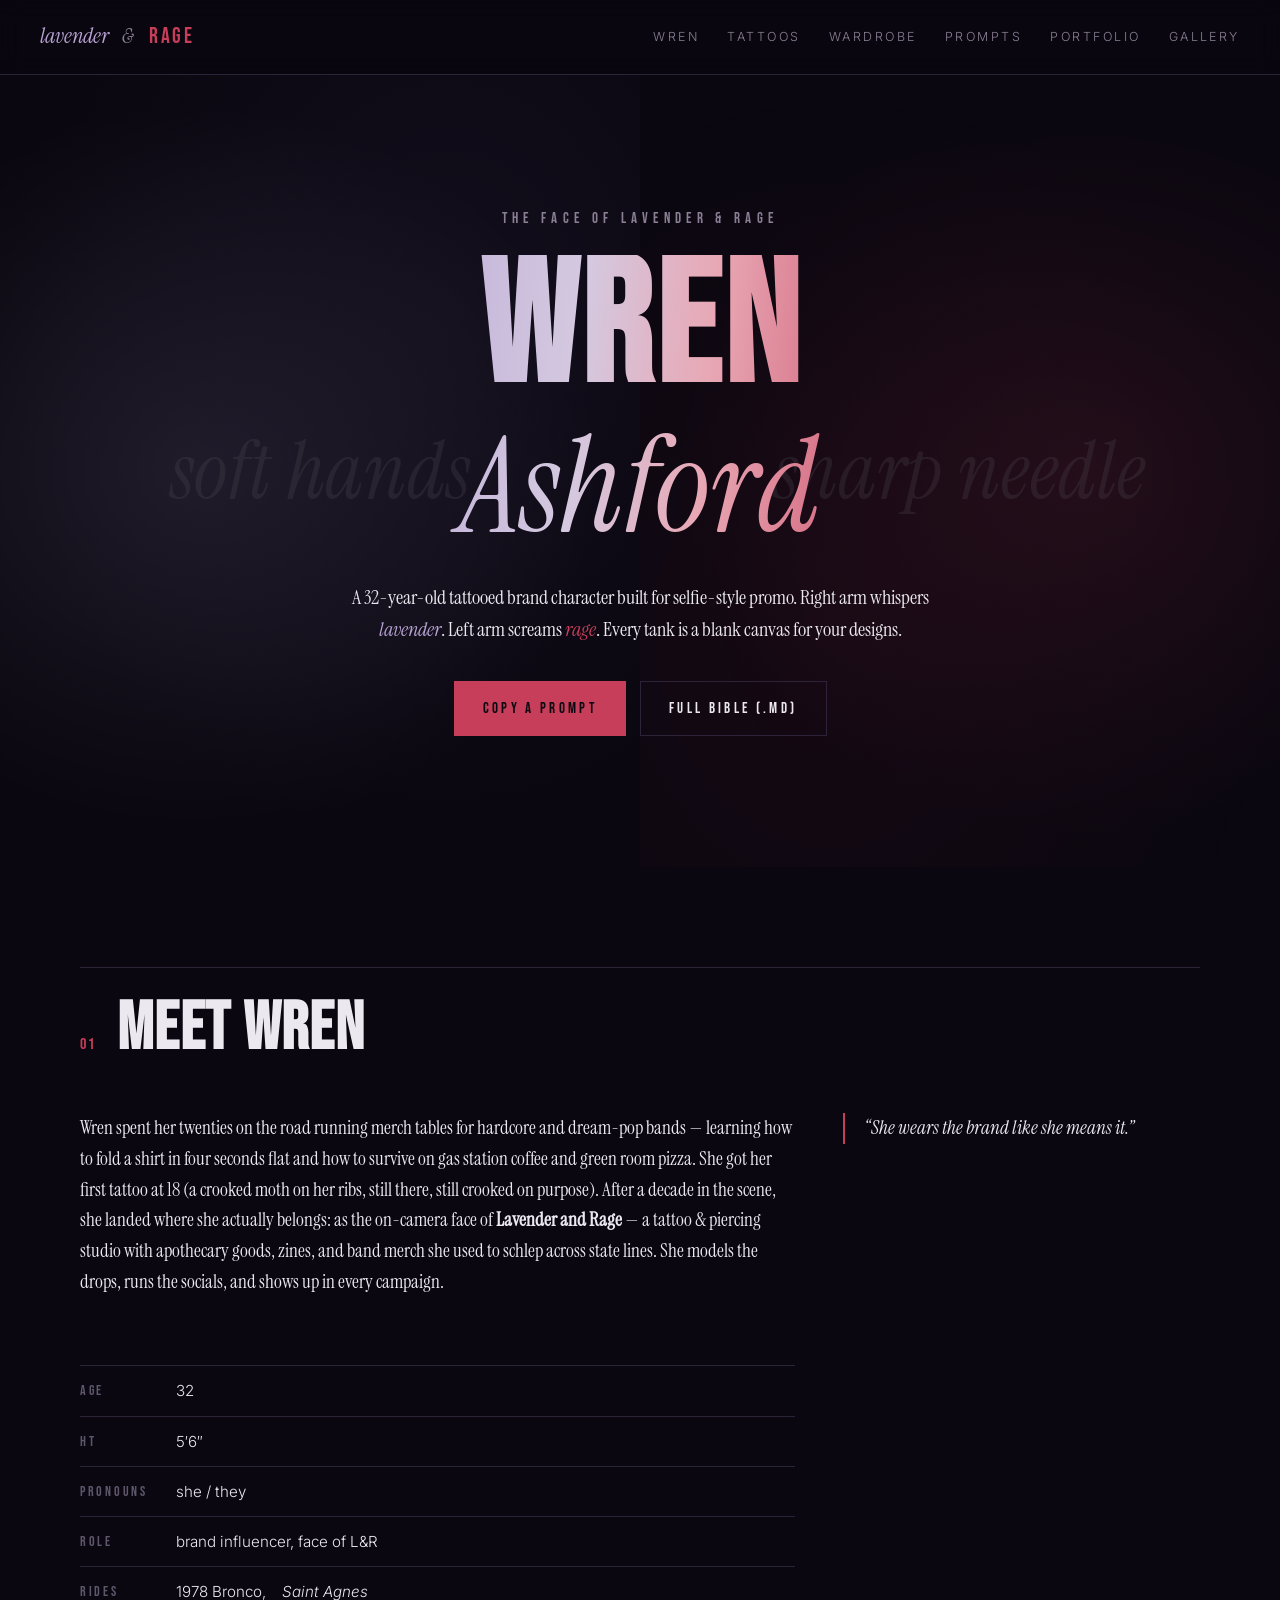
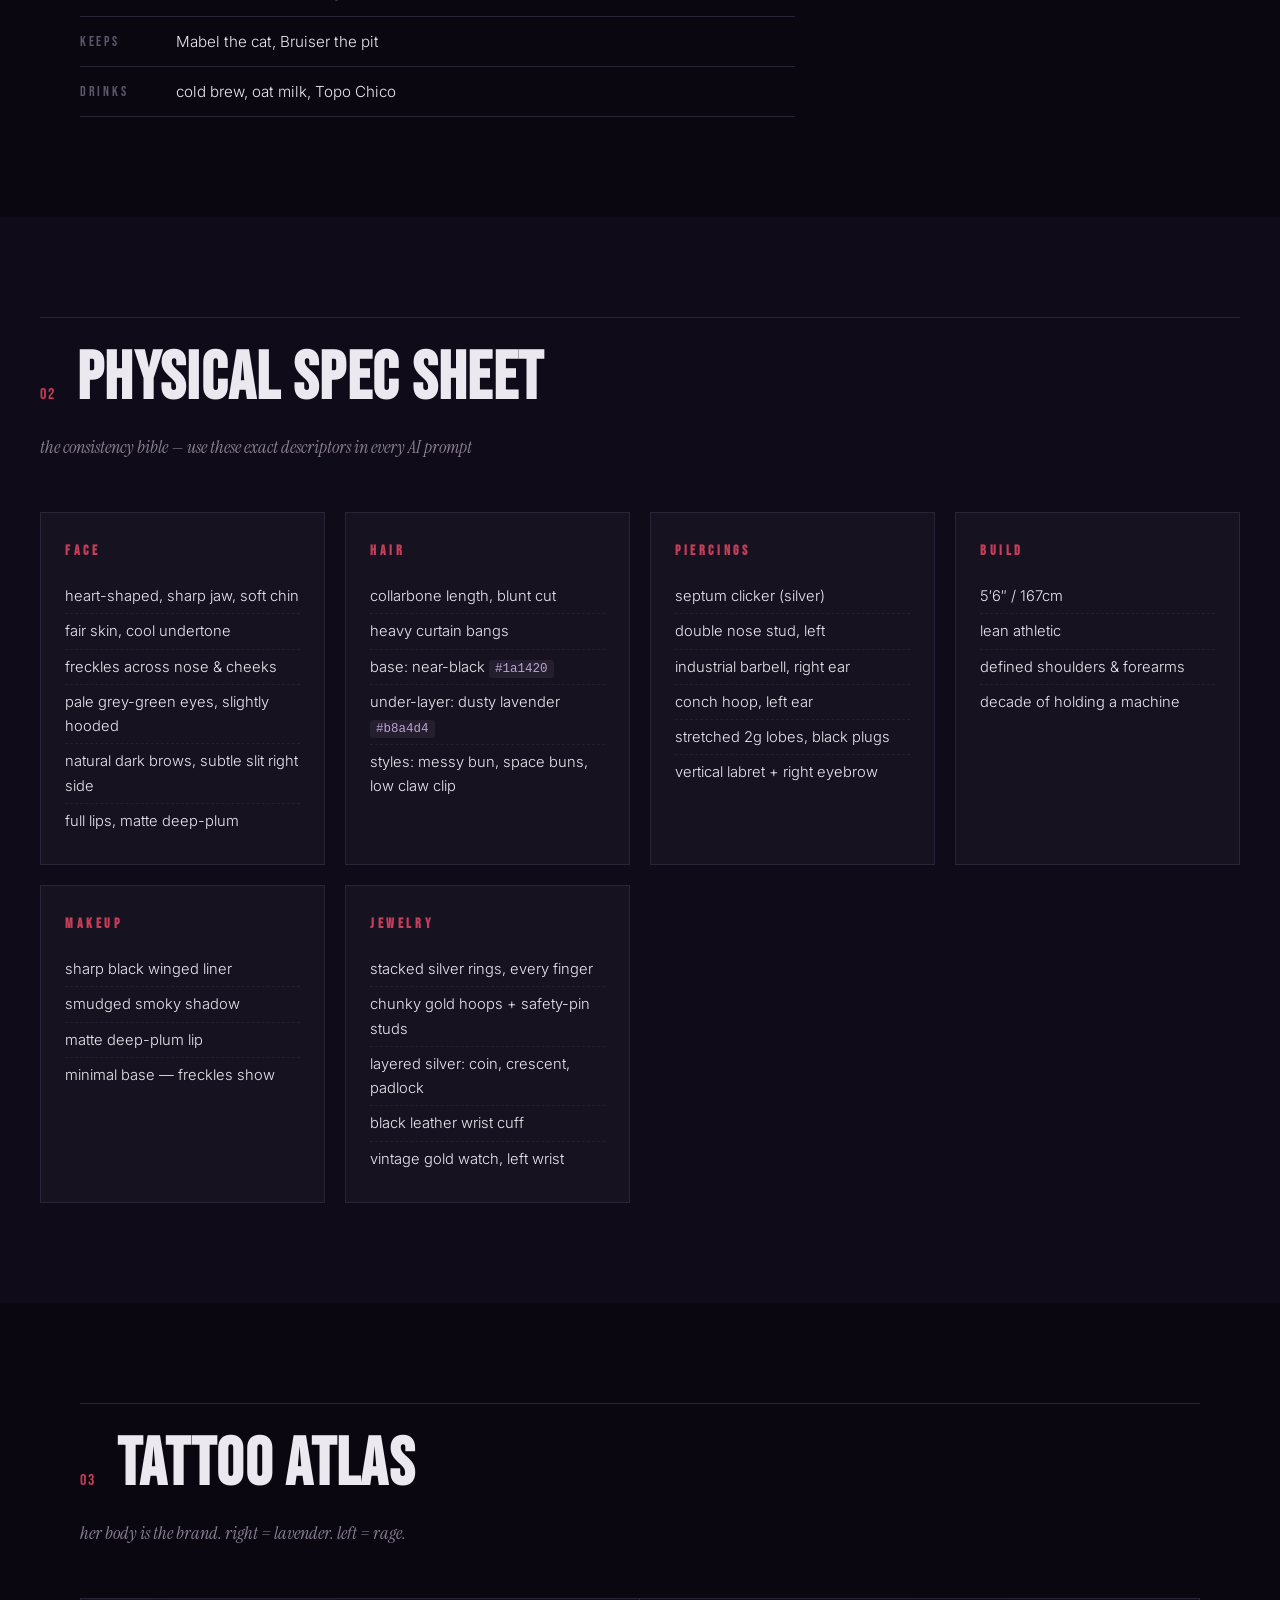
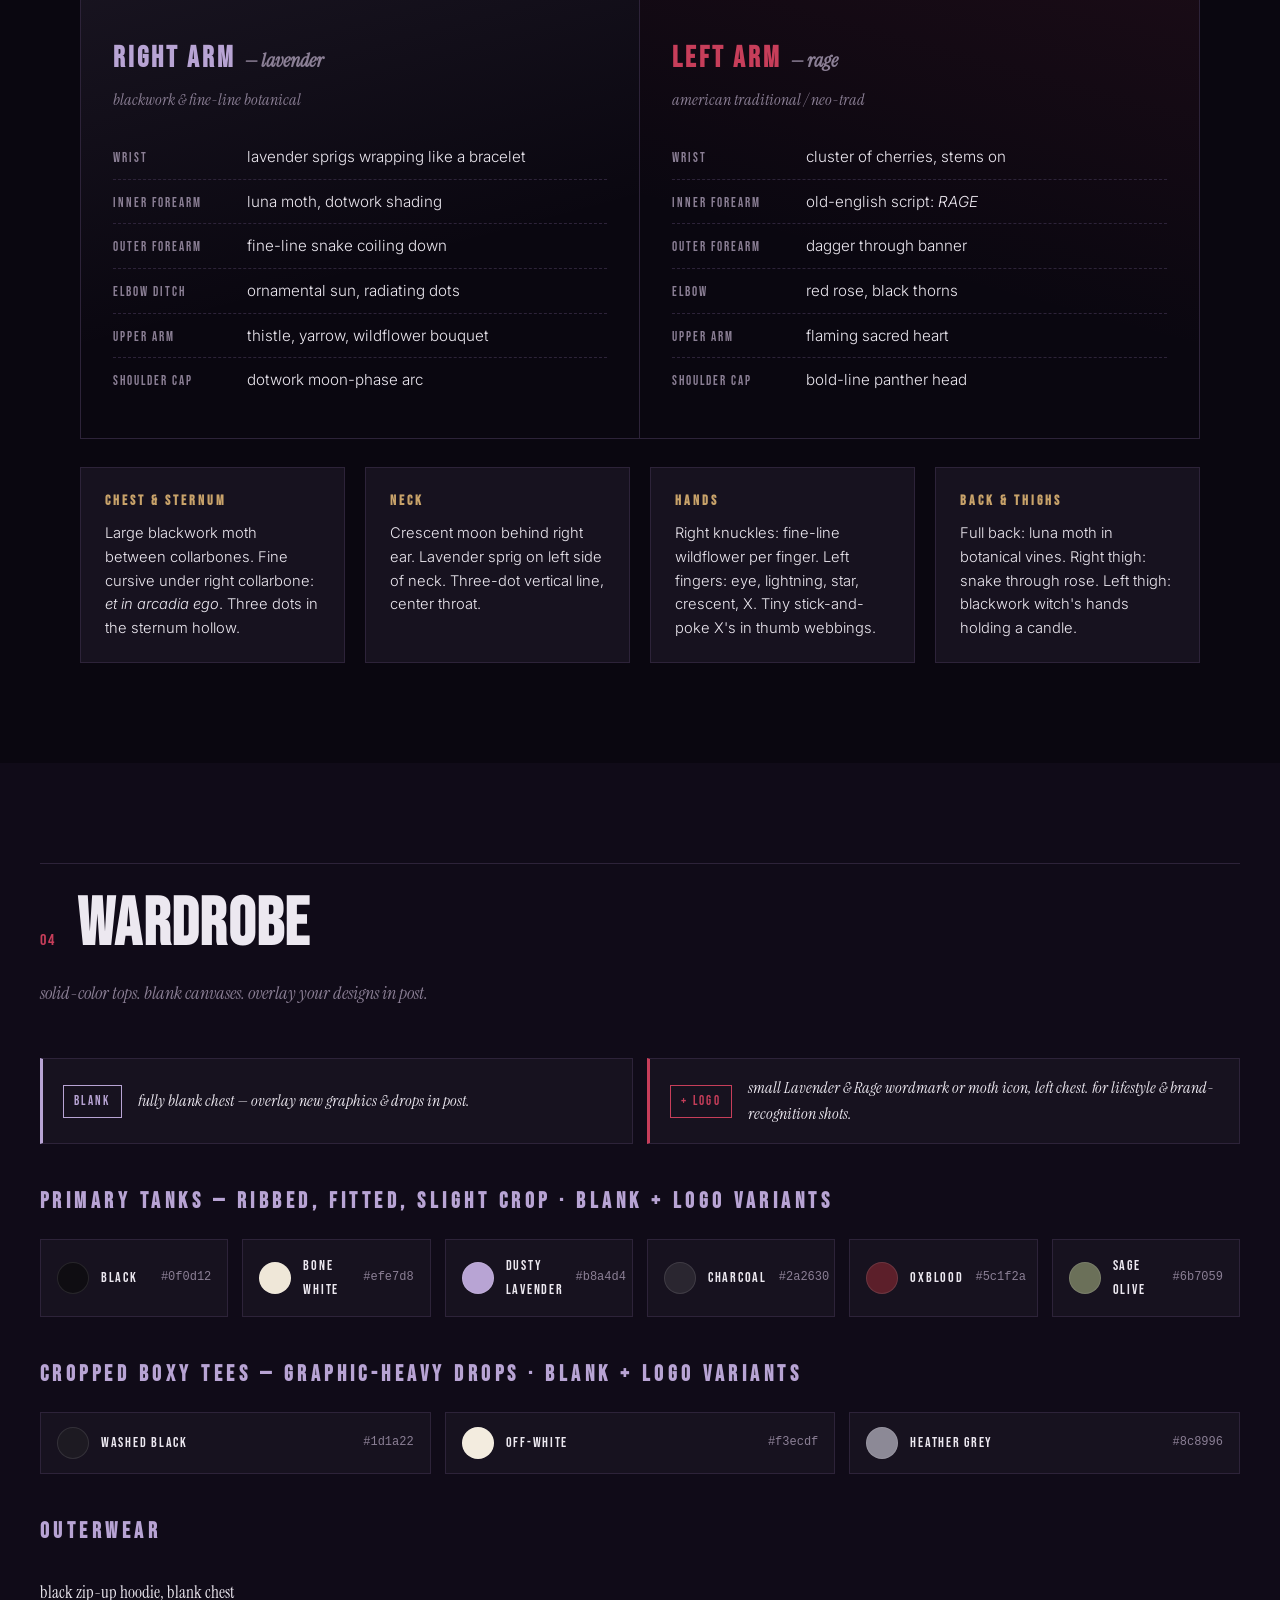
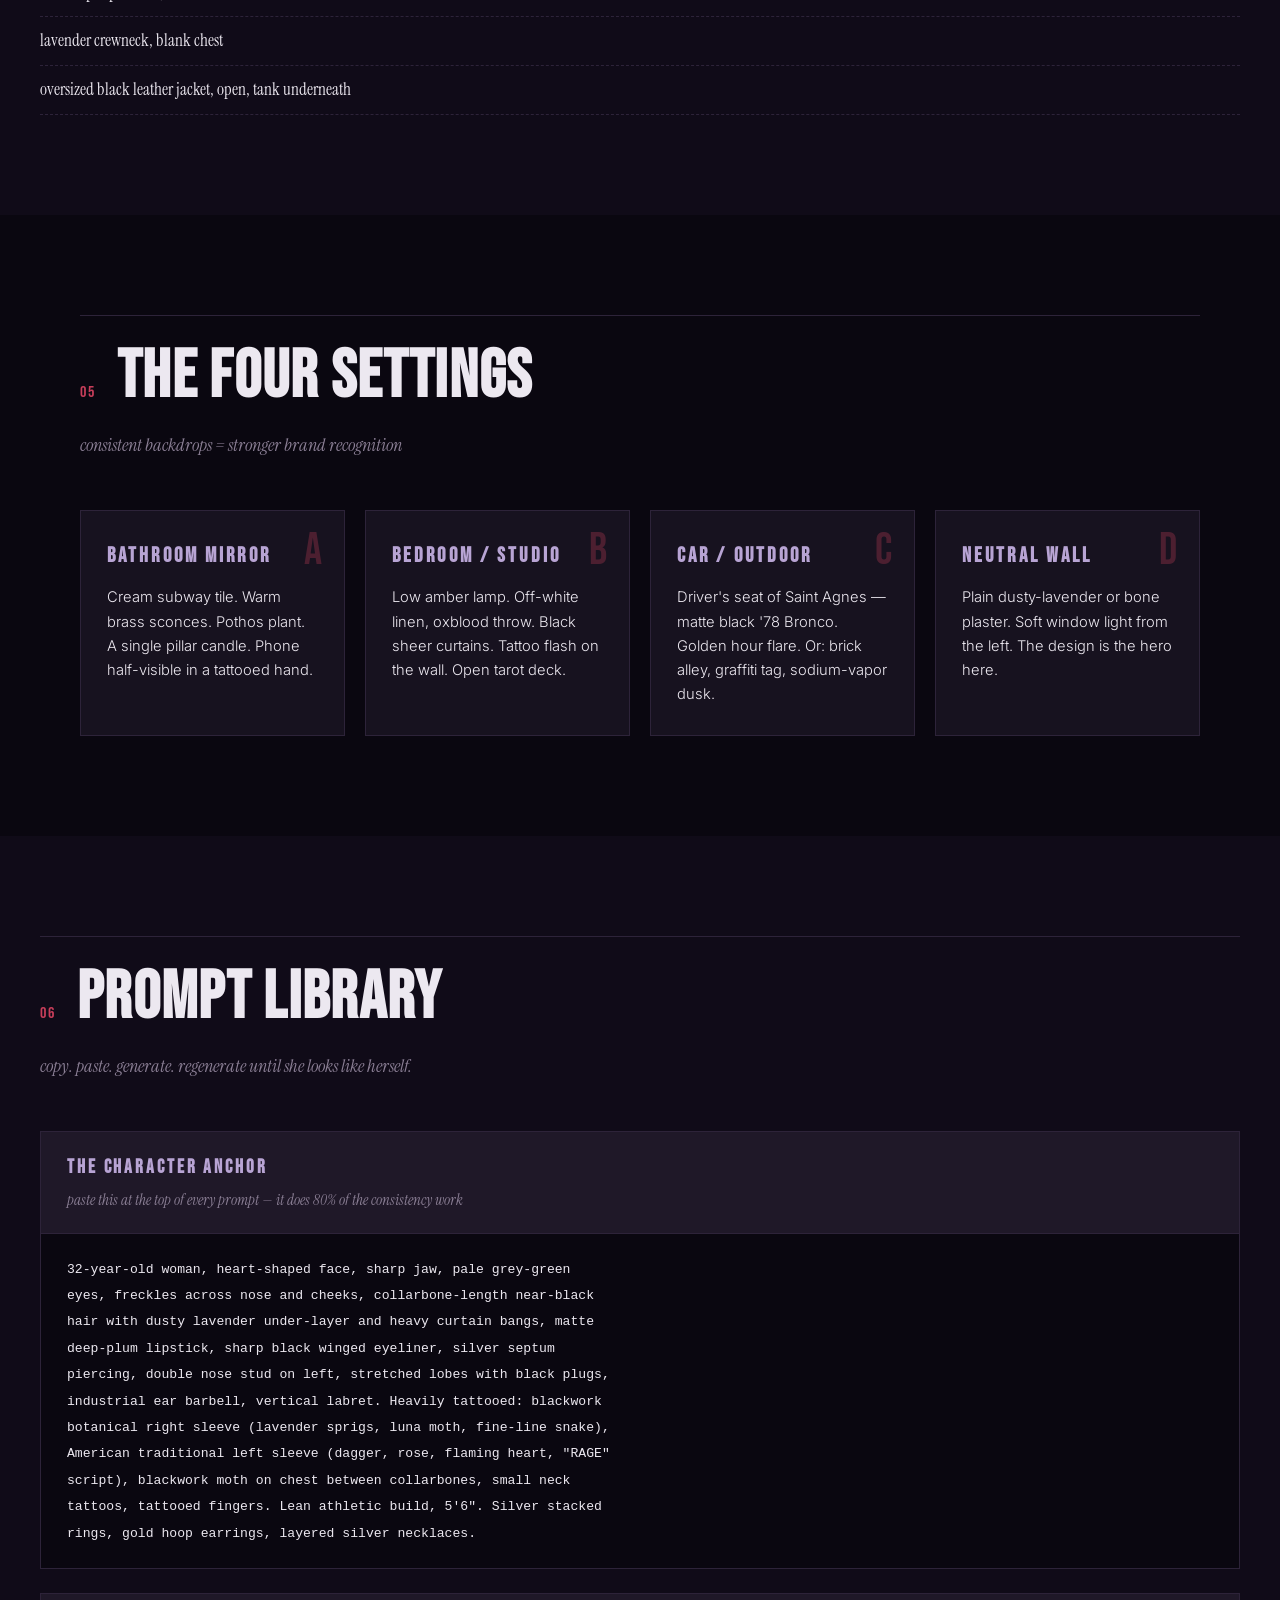
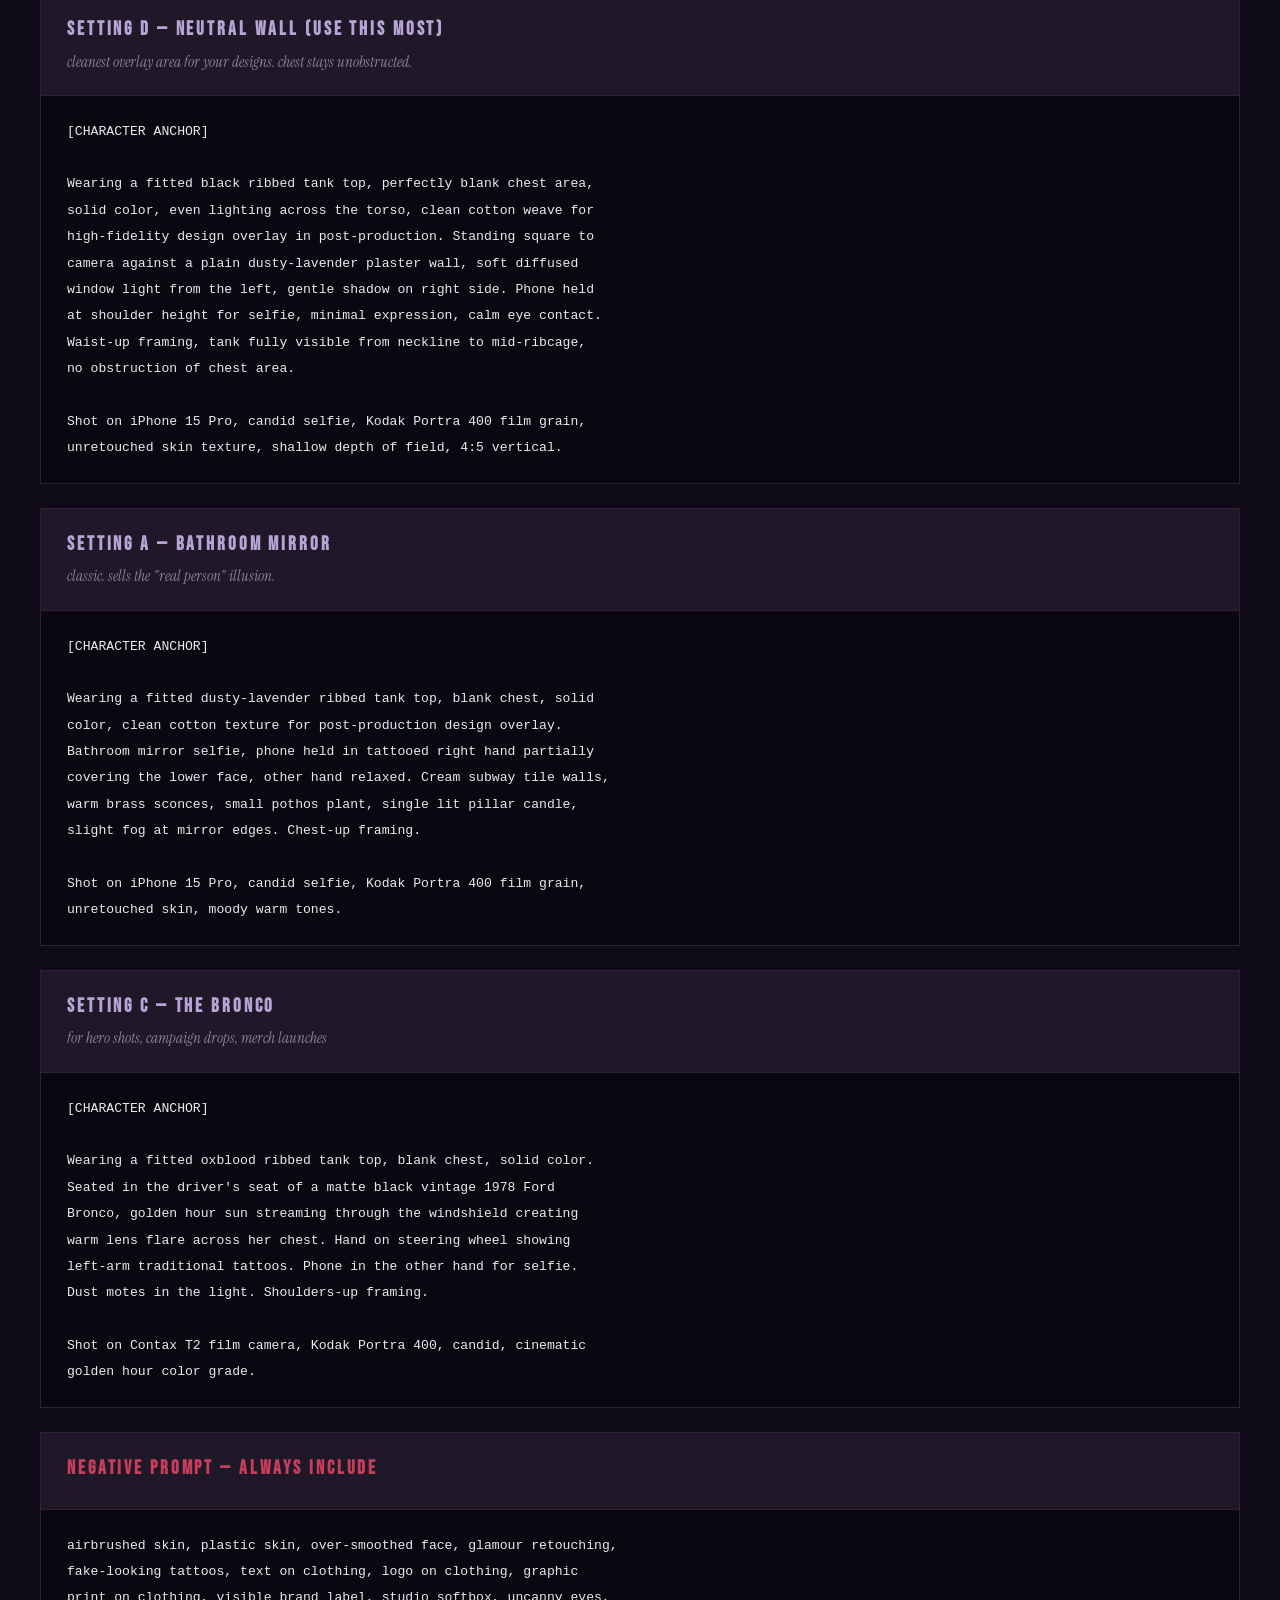
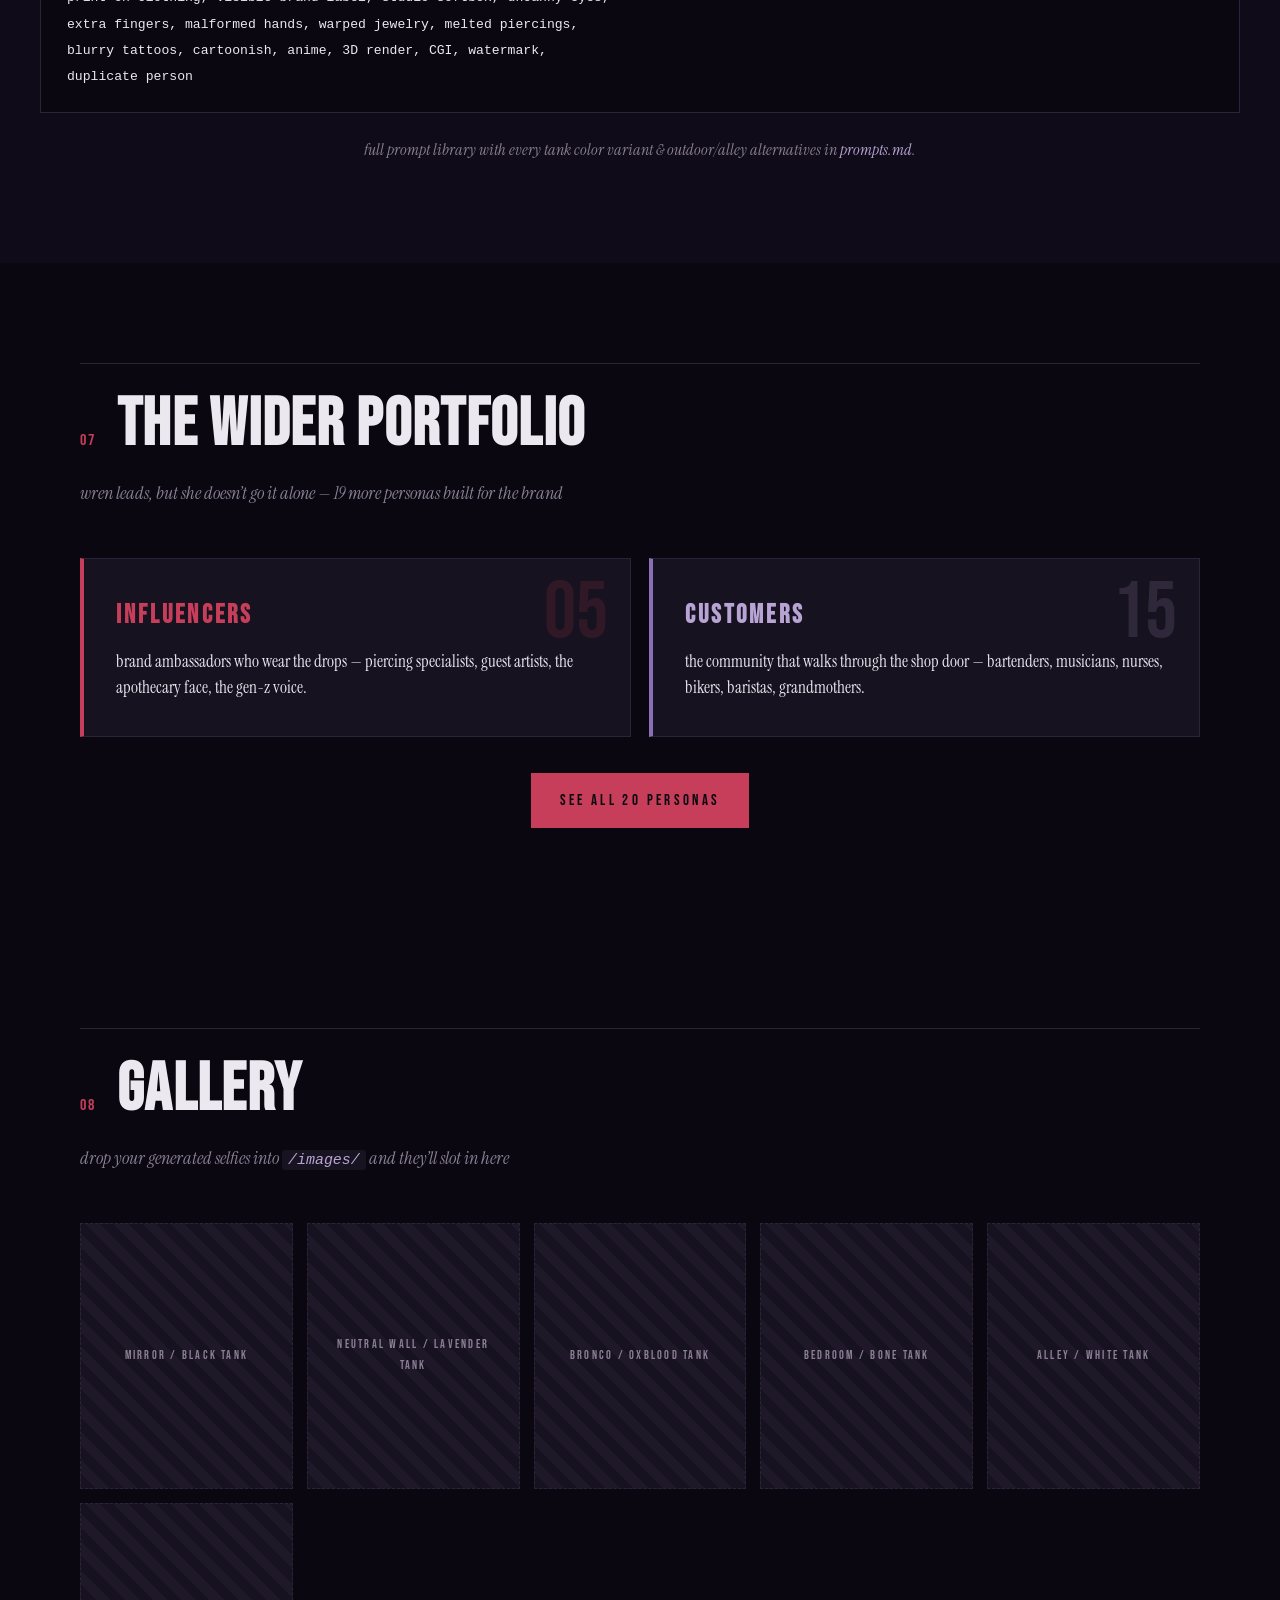
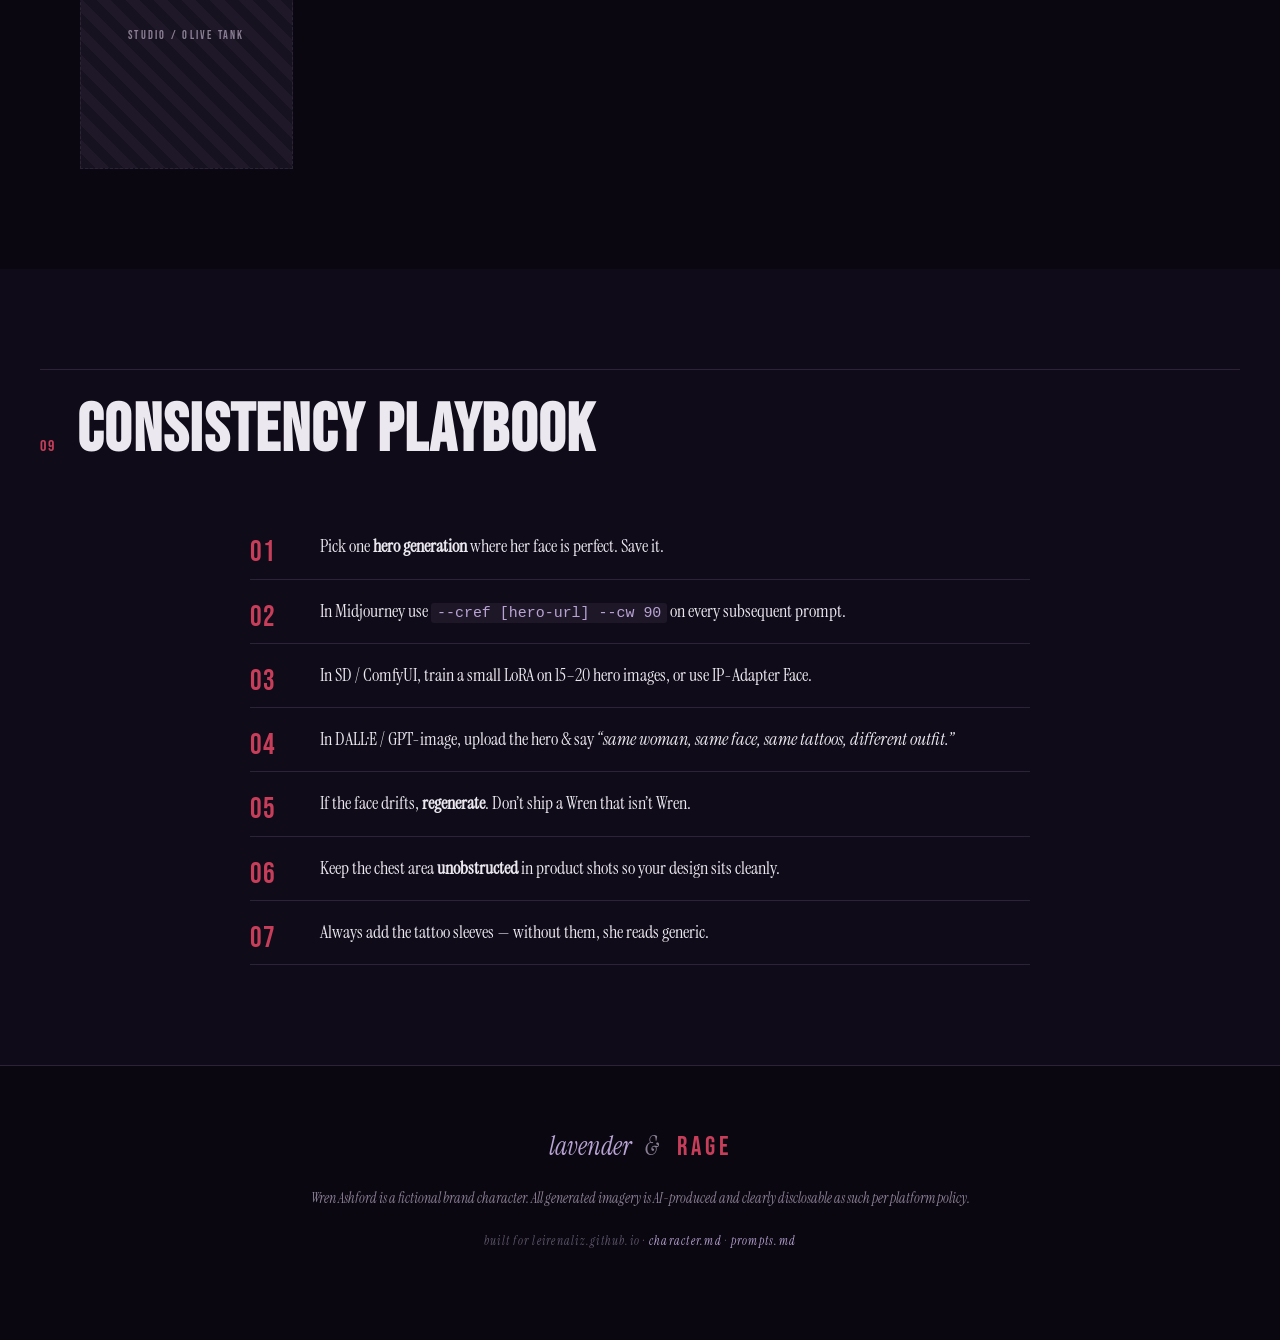
==== commit ce3d209e: "Add 20-character persona portfolio (5 influencers + 15 customers) Builds out a roster of AI persona " ====
--- a/index.html
+++ b/index.html
@@ -19,12 +19,11 @@
     <span class="nav__rage">rage</span>
   </div>
   <nav class="nav__links">
-    <a href="#bio">bio</a>
-    <a href="#specs">specs</a>
+    <a href="#bio">wren</a>
     <a href="#tattoos">tattoos</a>
     <a href="#wardrobe">wardrobe</a>
-    <a href="#settings">settings</a>
     <a href="#prompts">prompts</a>
+    <a href="portfolio.html">portfolio</a>
     <a href="#gallery">gallery</a>
   </nav>
 </header>
@@ -379,9 +378,32 @@
   </p>
 </section>
 
+<section class="section portfolio-teaser">
+  <div class="section__head">
+    <span class="section__num">07</span>
+    <h2 class="section__title">the wider portfolio</h2>
+    <p class="section__sub">wren leads, but she doesn&rsquo;t go it alone &mdash; 19 more personas built for the brand</p>
+  </div>
+  <div class="teaser-grid">
+    <div class="teaser teaser--inf">
+      <span class="teaser__count">05</span>
+      <h3>influencers</h3>
+      <p>brand ambassadors who wear the drops &mdash; piercing specialists, guest artists, the apothecary face, the gen-z voice.</p>
+    </div>
+    <div class="teaser teaser--cus">
+      <span class="teaser__count">15</span>
+      <h3>customers</h3>
+      <p>the community that walks through the shop door &mdash; bartenders, musicians, nurses, bikers, baristas, grandmothers.</p>
+    </div>
+  </div>
+  <div style="text-align:center; margin-top: 36px;">
+    <a class="btn btn--primary" href="portfolio.html">see all 20 personas</a>
+  </div>
+</section>
+
 <section id="gallery" class="section">
   <div class="section__head">
-    <span class="section__num">07</span>
+    <span class="section__num">08</span>
     <h2 class="section__title">gallery</h2>
     <p class="section__sub">drop your generated selfies into <code>/images/</code> and they&rsquo;ll slot in here</p>
   </div>
@@ -397,7 +419,7 @@
 
 <section class="section section--alt playbook">
   <div class="section__head">
-    <span class="section__num">08</span>
+    <span class="section__num">09</span>
     <h2 class="section__title">consistency playbook</h2>
   </div>
   <ol class="playbook__steps">
--- a/styles.css
+++ b/styles.css
@@ -727,6 +727,268 @@
   letter-spacing: .1em;
 }
 
+/* ---------- Portfolio teaser (on index) ---------- */
+
+.teaser-grid {
+  display: grid;
+  grid-template-columns: 1fr 1fr;
+  gap: 18px;
+}
+.teaser {
+  padding: 36px 32px;
+  background: var(--card);
+  border: 1px solid var(--border);
+  position: relative;
+  overflow: hidden;
+}
+.teaser--inf { border-left: 4px solid var(--rage); }
+.teaser--cus { border-left: 4px solid var(--lavender-dk); }
+.teaser__count {
+  position: absolute;
+  top: 14px;
+  right: 22px;
+  font-family: var(--display);
+  font-size: 5rem;
+  line-height: 1;
+  opacity: .15;
+}
+.teaser--inf .teaser__count { color: var(--rage); }
+.teaser--cus .teaser__count { color: var(--lavender); }
+.teaser h3 {
+  font-family: var(--display);
+  font-size: 1.6rem;
+  letter-spacing: .12em;
+  text-transform: lowercase;
+  margin-bottom: 10px;
+}
+.teaser--inf h3 { color: var(--rage); }
+.teaser--cus h3 { color: var(--lavender); }
+.teaser p {
+  font-family: var(--serif);
+  font-size: 1.05rem;
+  line-height: 1.55;
+  color: var(--text);
+}
+@media (max-width: 640px) {
+  .teaser-grid { grid-template-columns: 1fr; }
+}
+
+/* ---------- Portfolio page ---------- */
+
+.nav__active {
+  color: var(--text) !important;
+  position: relative;
+}
+.nav__active::after {
+  content: '';
+  position: absolute;
+  left: 0; right: 0; bottom: -6px;
+  height: 1px;
+  background: linear-gradient(90deg, var(--lavender), var(--rage));
+}
+
+.portfolio-hero {
+  text-align: center;
+  padding: 100px 40px 60px;
+  max-width: 900px;
+  margin: 0 auto;
+}
+.portfolio-hero .hero__name {
+  font-size: clamp(3.5rem, 12vw, 9rem);
+  margin-bottom: 24px;
+}
+.portfolio-hero .hero__lede {
+  margin-bottom: 32px;
+}
+
+.filter-bar {
+  display: flex;
+  gap: 10px;
+  justify-content: center;
+  flex-wrap: wrap;
+  margin-top: 20px;
+}
+.filter-btn {
+  background: transparent;
+  border: 1px solid var(--border);
+  color: var(--text-mute);
+  padding: 10px 20px;
+  font-family: var(--display);
+  font-size: .85rem;
+  letter-spacing: .22em;
+  text-transform: lowercase;
+  cursor: pointer;
+  transition: all .2s ease;
+}
+.filter-btn:hover {
+  border-color: var(--lavender);
+  color: var(--text);
+}
+.filter-btn--active {
+  background: var(--text);
+  color: var(--bg);
+  border-color: var(--text);
+}
+
+.portfolio-grid {
+  display: grid;
+  grid-template-columns: repeat(auto-fill, minmax(340px, 1fr));
+  gap: 20px;
+  max-width: 1400px;
+  margin: 40px auto;
+  padding: 0 30px;
+}
+
+.persona {
+  background: var(--card);
+  border: 1px solid var(--border);
+  padding: 26px 24px;
+  transition: border-color .2s, transform .2s;
+  display: flex;
+  flex-direction: column;
+}
+.persona:hover {
+  border-color: var(--lavender-dk);
+  transform: translateY(-3px);
+}
+.persona[data-role="influencer"] { border-left: 3px solid var(--rage); }
+.persona[data-role="customer"]   { border-left: 3px solid var(--lavender-dk); }
+
+.persona__head {
+  display: flex;
+  gap: 14px;
+  align-items: flex-start;
+  margin-bottom: 14px;
+}
+.persona__num {
+  font-family: var(--display);
+  font-size: 1.6rem;
+  color: var(--rage);
+  letter-spacing: .08em;
+  line-height: 1;
+  flex-shrink: 0;
+  padding-top: 4px;
+}
+.persona__title { flex: 1; }
+.persona__title h2 {
+  font-family: var(--display);
+  font-size: 1.6rem;
+  letter-spacing: .04em;
+  text-transform: lowercase;
+  line-height: 1.05;
+  color: var(--text);
+  margin-bottom: 6px;
+}
+.persona__role {
+  font-family: var(--display);
+  letter-spacing: .18em;
+  font-size: .7rem;
+  text-transform: lowercase;
+  padding: 3px 8px;
+  display: inline-block;
+}
+.persona__role--inf {
+  color: var(--rage);
+  border: 1px solid var(--rage-dk);
+}
+.persona__role--cus {
+  color: var(--lavender);
+  border: 1px solid var(--lavender-dk);
+}
+
+.persona__tags {
+  display: flex;
+  gap: 6px;
+  flex-wrap: wrap;
+  margin-bottom: 14px;
+}
+.persona__tags span {
+  font-family: var(--sans);
+  font-size: .72rem;
+  letter-spacing: .04em;
+  color: var(--text-mute);
+  background: var(--card-hi);
+  padding: 4px 9px;
+  border-radius: 2px;
+}
+
+.persona__pitch {
+  font-family: var(--serif);
+  font-size: 1rem;
+  line-height: 1.55;
+  color: var(--text);
+  margin-bottom: 18px;
+  flex: 1;
+}
+.persona__pitch em { color: var(--lavender); }
+.persona__pitch a { color: var(--lavender); border-bottom: 1px dotted; }
+
+.persona__prompt {
+  border-top: 1px dashed var(--border);
+  padding-top: 12px;
+  margin-top: auto;
+}
+.persona__prompt summary {
+  cursor: pointer;
+  font-family: var(--display);
+  letter-spacing: .2em;
+  font-size: .78rem;
+  color: var(--gold);
+  text-transform: lowercase;
+  list-style: none;
+  padding: 4px 0;
+}
+.persona__prompt summary::-webkit-details-marker { display: none; }
+.persona__prompt summary::before {
+  content: '+ ';
+  color: var(--rage);
+}
+.persona__prompt[open] summary::before { content: '\2212 '; }
+.persona__prompt pre {
+  margin-top: 10px;
+  padding: 12px 14px;
+  background: var(--bg);
+  border: 1px solid var(--border);
+  overflow-x: auto;
+}
+.persona__prompt pre code {
+  font-family: 'JetBrains Mono', 'Courier New', monospace;
+  font-size: .74rem;
+  line-height: 1.65;
+  color: var(--text);
+  background: transparent;
+  padding: 0;
+  white-space: pre-wrap;
+}
+
+.usage-grid {
+  display: grid;
+  grid-template-columns: repeat(auto-fit, minmax(240px, 1fr));
+  gap: 18px;
+}
+.usage-card {
+  background: var(--card);
+  border: 1px solid var(--border);
+  padding: 22px 22px;
+}
+.usage-card h3 {
+  font-family: var(--display);
+  letter-spacing: .22em;
+  color: var(--rage);
+  font-size: .85rem;
+  text-transform: lowercase;
+  margin-bottom: 12px;
+}
+.usage-card p {
+  font-family: var(--serif);
+  font-size: 1rem;
+  line-height: 1.6;
+  color: var(--text);
+}
+.usage-card code {
+  font-size: .78rem;
+}
+
 /* ---------- Mobile polish ---------- */
 
 @media (max-width: 640px) {
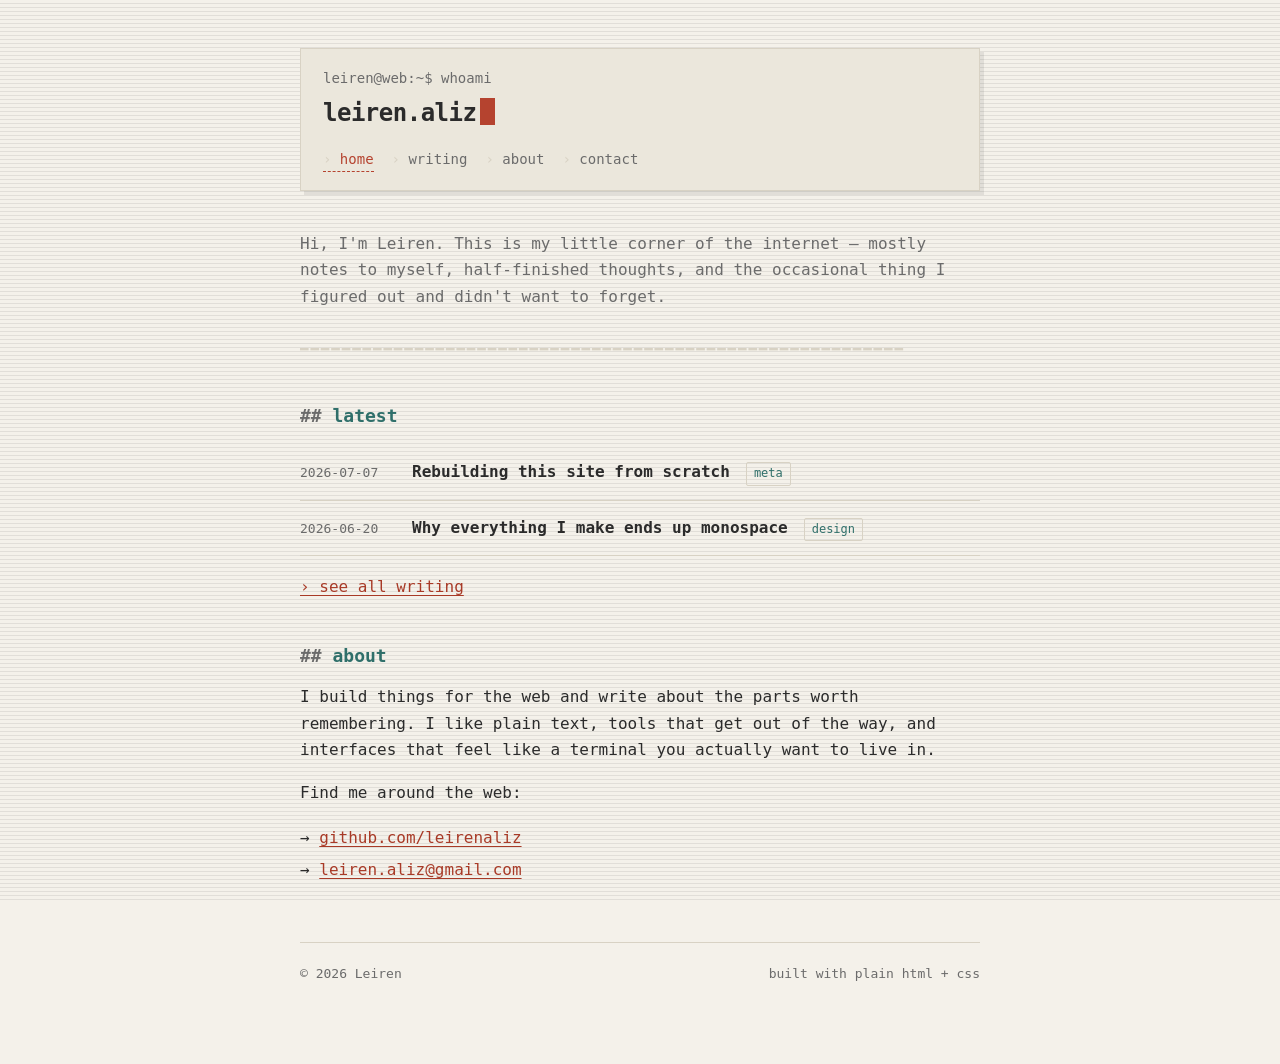
==== commit 5311e110: "Rebuild site as a retro/mono writing blog Replace the default GitHub Pages 'Hello World' starter wit" ====
--- a/index.html
+++ b/index.html
@@ -3,445 +3,74 @@
 <head>
   <meta charset="utf-8" />
   <meta name="viewport" content="width=device-width, initial-scale=1" />
-  <title>Wren Ashford — The Face of Lavender & Rage</title>
-  <meta name="description" content="Brand character bible and AI prompt library for Wren Ashford, the face of Lavender and Rage." />
-  <link rel="preconnect" href="https://fonts.googleapis.com">
-  <link rel="preconnect" href="https://fonts.gstatic.com" crossorigin>
-  <link href="https://fonts.googleapis.com/css2?family=Bebas+Neue&family=Instrument+Serif:ital@0;1&family=Inter:wght@300;400;500;600&display=swap" rel="stylesheet">
-  <link href="styles.css" rel="stylesheet" type="text/css">
+  <title>leiren.aliz — writing</title>
+  <meta name="description" content="Notes and writing by Leiren. A small monospace corner of the web." />
+  <meta name="color-scheme" content="light dark" />
+  <link href="styles.css" rel="stylesheet" type="text/css" />
 </head>
+
 <body>
+  <div class="wrap">
 
-<header class="nav">
-  <div class="nav__brand">
-    <span class="nav__lavender">lavender</span>
-    <span class="nav__amp">&amp;</span>
-    <span class="nav__rage">rage</span>
+    <header class="masthead">
+      <span class="prompt">leiren@web:~$ whoami</span>
+      <h1>leiren.aliz<span class="cursor" aria-hidden="true"></span></h1>
+      <nav class="topnav" aria-label="Primary">
+        <a href="index.html" aria-current="page">home</a>
+        <a href="blog.html">writing</a>
+        <a href="#about">about</a>
+        <a href="mailto:leiren.aliz@gmail.com">contact</a>
+      </nav>
+    </header>
+
+    <main>
+      <p class="lead">
+        Hi, I'm Leiren. This is my little corner of the internet — mostly
+        notes to myself, half-finished thoughts, and the occasional thing
+        I figured out and didn't want to forget.
+      </p>
+
+      <div class="ascii-rule" aria-hidden="true">━━━━━━━━━━━━━━━━━━━━━━━━━━━━━━━━━━━━━━━━━━━━━━━━━━━━━━━━━━</div>
+
+      <h2>latest</h2>
+      <ul class="postlist">
+        <li>
+          <time datetime="2026-07-07">2026-07-07</time>
+          <a class="title" href="posts/hello-again.html">Rebuilding this site from scratch</a>
+          <span class="tag">meta</span>
+        </li>
+        <li>
+          <time datetime="2026-06-20">2026-06-20</time>
+          <a class="title" href="posts/on-monospace.html">Why everything I make ends up monospace</a>
+          <span class="tag">design</span>
+        </li>
+      </ul>
+
+      <p style="margin-top:18px;">
+        <a href="blog.html">› see all writing</a>
+      </p>
+
+      <h2 id="about">about</h2>
+      <p>
+        I build things for the web and write about the parts worth
+        remembering. I like plain text, tools that get out of the way,
+        and interfaces that feel like a terminal you actually want to
+        live in.
+      </p>
+      <p>
+        Find me around the web:
+      </p>
+      <ul class="plain" style="line-height:2;">
+        <li>→ <a href="https://github.com/leirenaliz">github.com/leirenaliz</a></li>
+        <li>→ <a href="mailto:leiren.aliz@gmail.com">leiren.aliz@gmail.com</a></li>
+      </ul>
+    </main>
+
+    <footer class="site">
+      <span>© 2026 Leiren</span>
+      <span>built with plain html + css</span>
+    </footer>
+
   </div>
-  <nav class="nav__links">
-    <a href="#bio">wren</a>
-    <a href="#tattoos">tattoos</a>
-    <a href="#wardrobe">wardrobe</a>
-    <a href="#prompts">prompts</a>
-    <a href="portfolio.html">portfolio</a>
-    <a href="#gallery">gallery</a>
-  </nav>
-</header>
-
-<section class="hero">
-  <div class="hero__split">
-    <div class="hero__side hero__side--lavender">
-      <span class="hero__tag">soft hands</span>
-    </div>
-    <div class="hero__side hero__side--rage">
-      <span class="hero__tag">sharp needle</span>
-    </div>
-  </div>
-  <div class="hero__content">
-    <p class="hero__kicker">the face of lavender &amp; rage</p>
-    <h1 class="hero__name">Wren<br><em>Ashford</em></h1>
-    <p class="hero__lede">
-      A 32-year-old tattooed brand character built for selfie-style promo.
-      Right arm whispers <span class="lav">lavender</span>.
-      Left arm screams <span class="rage">rage</span>.
-      Every tank is a blank canvas for your designs.
-    </p>
-    <div class="hero__ctas">
-      <a class="btn btn--primary" href="#prompts">copy a prompt</a>
-      <a class="btn btn--ghost" href="character.md">full bible (.md)</a>
-    </div>
-  </div>
-</section>
-
-<section id="bio" class="section">
-  <div class="section__head">
-    <span class="section__num">01</span>
-    <h2 class="section__title">meet wren</h2>
-  </div>
-  <div class="bio">
-    <p>
-      Wren spent her twenties on the road running merch tables for hardcore and dream-pop
-      bands — learning how to fold a shirt in four seconds flat and how to survive on gas
-      station coffee and green room pizza. She got her first tattoo at 18 (a crooked moth
-      on her ribs, still there, still crooked on purpose). After a decade in the scene,
-      she landed where she actually belongs: as the on-camera face of
-      <strong>Lavender and Rage</strong> — a tattoo &amp; piercing studio with apothecary
-      goods, zines, and band merch she used to schlep across state lines. She models the
-      drops, runs the socials, and shows up in every campaign.
-    </p>
-    <p class="bio__quote">
-      <em>&ldquo;She wears the brand like she means it.&rdquo;</em>
-    </p>
-    <ul class="bio__facts">
-      <li><span>age</span>32</li>
-      <li><span>ht</span>5&prime;6&Prime;</li>
-      <li><span>pronouns</span>she / they</li>
-      <li><span>role</span>brand influencer, face of L&amp;R</li>
-      <li><span>rides</span>1978 Bronco, <em>Saint Agnes</em></li>
-      <li><span>keeps</span>Mabel the cat, Bruiser the pit</li>
-      <li><span>drinks</span>cold brew, oat milk, Topo Chico</li>
-    </ul>
-  </div>
-</section>
-
-<section id="specs" class="section section--alt">
-  <div class="section__head">
-    <span class="section__num">02</span>
-    <h2 class="section__title">physical spec sheet</h2>
-    <p class="section__sub">the consistency bible — use these exact descriptors in every AI prompt</p>
-  </div>
-  <div class="specs-grid">
-    <article class="spec-card">
-      <h3>face</h3>
-      <ul>
-        <li>heart-shaped, sharp jaw, soft chin</li>
-        <li>fair skin, cool undertone</li>
-        <li>freckles across nose &amp; cheeks</li>
-        <li>pale grey-green eyes, slightly hooded</li>
-        <li>natural dark brows, subtle slit right side</li>
-        <li>full lips, matte deep-plum</li>
-      </ul>
-    </article>
-    <article class="spec-card">
-      <h3>hair</h3>
-      <ul>
-        <li>collarbone length, blunt cut</li>
-        <li>heavy curtain bangs</li>
-        <li>base: near-black <code>#1a1420</code></li>
-        <li>under-layer: dusty lavender <code>#b8a4d4</code></li>
-        <li>styles: messy bun, space buns, low claw clip</li>
-      </ul>
-    </article>
-    <article class="spec-card">
-      <h3>piercings</h3>
-      <ul>
-        <li>septum clicker (silver)</li>
-        <li>double nose stud, left</li>
-        <li>industrial barbell, right ear</li>
-        <li>conch hoop, left ear</li>
-        <li>stretched 2g lobes, black plugs</li>
-        <li>vertical labret + right eyebrow</li>
-      </ul>
-    </article>
-    <article class="spec-card">
-      <h3>build</h3>
-      <ul>
-        <li>5&prime;6&Prime; / 167cm</li>
-        <li>lean athletic</li>
-        <li>defined shoulders &amp; forearms</li>
-        <li>decade of holding a machine</li>
-      </ul>
-    </article>
-    <article class="spec-card">
-      <h3>makeup</h3>
-      <ul>
-        <li>sharp black winged liner</li>
-        <li>smudged smoky shadow</li>
-        <li>matte deep-plum lip</li>
-        <li>minimal base — freckles show</li>
-      </ul>
-    </article>
-    <article class="spec-card">
-      <h3>jewelry</h3>
-      <ul>
-        <li>stacked silver rings, every finger</li>
-        <li>chunky gold hoops + safety-pin studs</li>
-        <li>layered silver: coin, crescent, padlock</li>
-        <li>black leather wrist cuff</li>
-        <li>vintage gold watch, left wrist</li>
-      </ul>
-    </article>
-  </div>
-</section>
-
-<section id="tattoos" class="section">
-  <div class="section__head">
-    <span class="section__num">03</span>
-    <h2 class="section__title">tattoo atlas</h2>
-    <p class="section__sub">her body is the brand. right = lavender. left = rage.</p>
-  </div>
-  <div class="tattoo-split">
-    <div class="tattoo-col tattoo-col--lavender">
-      <h3>right arm <span>&mdash; lavender</span></h3>
-      <p class="tattoo-col__style">blackwork &amp; fine-line botanical</p>
-      <ul>
-        <li><strong>wrist</strong> lavender sprigs wrapping like a bracelet</li>
-        <li><strong>inner forearm</strong> luna moth, dotwork shading</li>
-        <li><strong>outer forearm</strong> fine-line snake coiling down</li>
-        <li><strong>elbow ditch</strong> ornamental sun, radiating dots</li>
-        <li><strong>upper arm</strong> thistle, yarrow, wildflower bouquet</li>
-        <li><strong>shoulder cap</strong> dotwork moon-phase arc</li>
-      </ul>
-    </div>
-    <div class="tattoo-col tattoo-col--rage">
-      <h3>left arm <span>&mdash; rage</span></h3>
-      <p class="tattoo-col__style">american traditional / neo-trad</p>
-      <ul>
-        <li><strong>wrist</strong> cluster of cherries, stems on</li>
-        <li><strong>inner forearm</strong> old-english script: <em>RAGE</em></li>
-        <li><strong>outer forearm</strong> dagger through banner</li>
-        <li><strong>elbow</strong> red rose, black thorns</li>
-        <li><strong>upper arm</strong> flaming sacred heart</li>
-        <li><strong>shoulder cap</strong> bold-line panther head</li>
-      </ul>
-    </div>
-  </div>
-  <div class="tattoo-extras">
-    <div class="tattoo-extra">
-      <h4>chest &amp; sternum</h4>
-      <p>Large blackwork moth between collarbones. Fine cursive under right collarbone: <em>et in arcadia ego</em>. Three dots in the sternum hollow.</p>
-    </div>
-    <div class="tattoo-extra">
-      <h4>neck</h4>
-      <p>Crescent moon behind right ear. Lavender sprig on left side of neck. Three-dot vertical line, center throat.</p>
-    </div>
-    <div class="tattoo-extra">
-      <h4>hands</h4>
-      <p>Right knuckles: fine-line wildflower per finger. Left fingers: eye, lightning, star, crescent, X. Tiny stick-and-poke X's in thumb webbings.</p>
-    </div>
-    <div class="tattoo-extra">
-      <h4>back &amp; thighs</h4>
-      <p>Full back: luna moth in botanical vines. Right thigh: snake through rose. Left thigh: blackwork witch's hands holding a candle.</p>
-    </div>
-  </div>
-</section>
-
-<section id="wardrobe" class="section section--alt">
-  <div class="section__head">
-    <span class="section__num">04</span>
-    <h2 class="section__title">wardrobe</h2>
-    <p class="section__sub">solid-color tops. blank canvases. overlay your designs in post.</p>
-  </div>
-
-  <div class="variant-callout">
-    <div class="variant-callout__item">
-      <span class="variant-callout__tag variant-callout__tag--blank">blank</span>
-      <p>fully blank chest — overlay new graphics &amp; drops in post.</p>
-    </div>
-    <div class="variant-callout__item">
-      <span class="variant-callout__tag variant-callout__tag--logo">+ logo</span>
-      <p>small Lavender &amp; Rage wordmark or moth icon, left chest. for lifestyle &amp; brand-recognition shots.</p>
-    </div>
-  </div>
-
-  <h3 class="subhead">primary tanks — ribbed, fitted, slight crop · blank + logo variants</h3>
-  <div class="swatches">
-    <div class="swatch"><span class="swatch__chip" style="background:#0f0d12"></span><strong>black</strong><code>#0f0d12</code></div>
-    <div class="swatch"><span class="swatch__chip" style="background:#efe7d8"></span><strong>bone white</strong><code>#efe7d8</code></div>
-    <div class="swatch"><span class="swatch__chip" style="background:#b8a4d4"></span><strong>dusty lavender</strong><code>#b8a4d4</code></div>
-    <div class="swatch"><span class="swatch__chip" style="background:#2a2630"></span><strong>charcoal</strong><code>#2a2630</code></div>
-    <div class="swatch"><span class="swatch__chip" style="background:#5c1f2a"></span><strong>oxblood</strong><code>#5c1f2a</code></div>
-    <div class="swatch"><span class="swatch__chip" style="background:#6b7059"></span><strong>sage olive</strong><code>#6b7059</code></div>
-  </div>
-
-  <h3 class="subhead">cropped boxy tees — graphic-heavy drops · blank + logo variants</h3>
-  <div class="swatches">
-    <div class="swatch"><span class="swatch__chip" style="background:#1d1a22"></span><strong>washed black</strong><code>#1d1a22</code></div>
-    <div class="swatch"><span class="swatch__chip" style="background:#f3ecdf"></span><strong>off-white</strong><code>#f3ecdf</code></div>
-    <div class="swatch"><span class="swatch__chip" style="background:#8c8996"></span><strong>heather grey</strong><code>#8c8996</code></div>
-  </div>
-
-  <h3 class="subhead">outerwear</h3>
-  <ul class="simple-list">
-    <li>black zip-up hoodie, blank chest</li>
-    <li>lavender crewneck, blank chest</li>
-    <li>oversized black leather jacket, open, tank underneath</li>
-  </ul>
-</section>
-
-<section id="settings" class="section">
-  <div class="section__head">
-    <span class="section__num">05</span>
-    <h2 class="section__title">the four settings</h2>
-    <p class="section__sub">consistent backdrops = stronger brand recognition</p>
-  </div>
-  <div class="setting-grid">
-    <article class="setting">
-      <span class="setting__letter">A</span>
-      <h3>bathroom mirror</h3>
-      <p>Cream subway tile. Warm brass sconces. Pothos plant. A single pillar candle. Phone half-visible in a tattooed hand.</p>
-    </article>
-    <article class="setting">
-      <span class="setting__letter">B</span>
-      <h3>bedroom / studio</h3>
-      <p>Low amber lamp. Off-white linen, oxblood throw. Black sheer curtains. Tattoo flash on the wall. Open tarot deck.</p>
-    </article>
-    <article class="setting">
-      <span class="setting__letter">C</span>
-      <h3>car / outdoor</h3>
-      <p>Driver's seat of Saint Agnes — matte black '78 Bronco. Golden hour flare. Or: brick alley, graffiti tag, sodium-vapor dusk.</p>
-    </article>
-    <article class="setting">
-      <span class="setting__letter">D</span>
-      <h3>neutral wall</h3>
-      <p>Plain dusty-lavender or bone plaster. Soft window light from the left. The design is the hero here.</p>
-    </article>
-  </div>
-</section>
-
-<section id="prompts" class="section section--alt">
-  <div class="section__head">
-    <span class="section__num">06</span>
-    <h2 class="section__title">prompt library</h2>
-    <p class="section__sub">copy. paste. generate. regenerate until she looks like herself.</p>
-  </div>
-
-  <article class="prompt-card">
-    <header class="prompt-card__head">
-      <h3>the character anchor</h3>
-      <p>paste this at the top of every prompt — it does 80% of the consistency work</p>
-    </header>
-    <pre><code>32-year-old woman, heart-shaped face, sharp jaw, pale grey-green
-eyes, freckles across nose and cheeks, collarbone-length near-black
-hair with dusty lavender under-layer and heavy curtain bangs, matte
-deep-plum lipstick, sharp black winged eyeliner, silver septum
-piercing, double nose stud on left, stretched lobes with black plugs,
-industrial ear barbell, vertical labret. Heavily tattooed: blackwork
-botanical right sleeve (lavender sprigs, luna moth, fine-line snake),
-American traditional left sleeve (dagger, rose, flaming heart, "RAGE"
-script), blackwork moth on chest between collarbones, small neck
-tattoos, tattooed fingers. Lean athletic build, 5'6". Silver stacked
-rings, gold hoop earrings, layered silver necklaces.</code></pre>
-  </article>
-
-  <article class="prompt-card">
-    <header class="prompt-card__head">
-      <h3>setting D &mdash; neutral wall (use this most)</h3>
-      <p>cleanest overlay area for your designs. chest stays unobstructed.</p>
-    </header>
-    <pre><code>[CHARACTER ANCHOR]
-
-Wearing a fitted black ribbed tank top, perfectly blank chest area,
-solid color, even lighting across the torso, clean cotton weave for
-high-fidelity design overlay in post-production. Standing square to
-camera against a plain dusty-lavender plaster wall, soft diffused
-window light from the left, gentle shadow on right side. Phone held
-at shoulder height for selfie, minimal expression, calm eye contact.
-Waist-up framing, tank fully visible from neckline to mid-ribcage,
-no obstruction of chest area.
-
-Shot on iPhone 15 Pro, candid selfie, Kodak Portra 400 film grain,
-unretouched skin texture, shallow depth of field, 4:5 vertical.</code></pre>
-  </article>
-
-  <article class="prompt-card">
-    <header class="prompt-card__head">
-      <h3>setting A &mdash; bathroom mirror</h3>
-      <p>classic. sells the "real person" illusion.</p>
-    </header>
-    <pre><code>[CHARACTER ANCHOR]
-
-Wearing a fitted dusty-lavender ribbed tank top, blank chest, solid
-color, clean cotton texture for post-production design overlay.
-Bathroom mirror selfie, phone held in tattooed right hand partially
-covering the lower face, other hand relaxed. Cream subway tile walls,
-warm brass sconces, small pothos plant, single lit pillar candle,
-slight fog at mirror edges. Chest-up framing.
-
-Shot on iPhone 15 Pro, candid selfie, Kodak Portra 400 film grain,
-unretouched skin, moody warm tones.</code></pre>
-  </article>
-
-  <article class="prompt-card">
-    <header class="prompt-card__head">
-      <h3>setting C &mdash; the bronco</h3>
-      <p>for hero shots, campaign drops, merch launches</p>
-    </header>
-    <pre><code>[CHARACTER ANCHOR]
-
-Wearing a fitted oxblood ribbed tank top, blank chest, solid color.
-Seated in the driver's seat of a matte black vintage 1978 Ford
-Bronco, golden hour sun streaming through the windshield creating
-warm lens flare across her chest. Hand on steering wheel showing
-left-arm traditional tattoos. Phone in the other hand for selfie.
-Dust motes in the light. Shoulders-up framing.
-
-Shot on Contax T2 film camera, Kodak Portra 400, candid, cinematic
-golden hour color grade.</code></pre>
-  </article>
-
-  <article class="prompt-card prompt-card--negative">
-    <header class="prompt-card__head">
-      <h3>negative prompt — always include</h3>
-    </header>
-    <pre><code>airbrushed skin, plastic skin, over-smoothed face, glamour retouching,
-fake-looking tattoos, text on clothing, logo on clothing, graphic
-print on clothing, visible brand label, studio softbox, uncanny eyes,
-extra fingers, malformed hands, warped jewelry, melted piercings,
-blurry tattoos, cartoonish, anime, 3D render, CGI, watermark,
-duplicate person</code></pre>
-  </article>
-
-  <p class="prompt-footnote">
-    full prompt library with every tank color variant &amp; outdoor/alley alternatives in
-    <a href="prompts.md">prompts.md</a>.
-  </p>
-</section>
-
-<section class="section portfolio-teaser">
-  <div class="section__head">
-    <span class="section__num">07</span>
-    <h2 class="section__title">the wider portfolio</h2>
-    <p class="section__sub">wren leads, but she doesn&rsquo;t go it alone &mdash; 19 more personas built for the brand</p>
-  </div>
-  <div class="teaser-grid">
-    <div class="teaser teaser--inf">
-      <span class="teaser__count">05</span>
-      <h3>influencers</h3>
-      <p>brand ambassadors who wear the drops &mdash; piercing specialists, guest artists, the apothecary face, the gen-z voice.</p>
-    </div>
-    <div class="teaser teaser--cus">
-      <span class="teaser__count">15</span>
-      <h3>customers</h3>
-      <p>the community that walks through the shop door &mdash; bartenders, musicians, nurses, bikers, baristas, grandmothers.</p>
-    </div>
-  </div>
-  <div style="text-align:center; margin-top: 36px;">
-    <a class="btn btn--primary" href="portfolio.html">see all 20 personas</a>
-  </div>
-</section>
-
-<section id="gallery" class="section">
-  <div class="section__head">
-    <span class="section__num">08</span>
-    <h2 class="section__title">gallery</h2>
-    <p class="section__sub">drop your generated selfies into <code>/images/</code> and they&rsquo;ll slot in here</p>
-  </div>
-  <div class="gallery">
-    <div class="gallery__slot"><span>mirror / black tank</span></div>
-    <div class="gallery__slot"><span>neutral wall / lavender tank</span></div>
-    <div class="gallery__slot"><span>bronco / oxblood tank</span></div>
-    <div class="gallery__slot"><span>bedroom / bone tank</span></div>
-    <div class="gallery__slot"><span>alley / white tank</span></div>
-    <div class="gallery__slot"><span>studio / olive tank</span></div>
-  </div>
-</section>
-
-<section class="section section--alt playbook">
-  <div class="section__head">
-    <span class="section__num">09</span>
-    <h2 class="section__title">consistency playbook</h2>
-  </div>
-  <ol class="playbook__steps">
-    <li>Pick one <strong>hero generation</strong> where her face is perfect. Save it.</li>
-    <li>In Midjourney use <code>--cref [hero-url] --cw 90</code> on every subsequent prompt.</li>
-    <li>In SD / ComfyUI, train a small LoRA on 15&ndash;20 hero images, or use IP-Adapter Face.</li>
-    <li>In DALL&middot;E / GPT-image, upload the hero &amp; say <em>&ldquo;same woman, same face, same tattoos, different outfit.&rdquo;</em></li>
-    <li>If the face drifts, <strong>regenerate</strong>. Don&rsquo;t ship a Wren that isn&rsquo;t Wren.</li>
-    <li>Keep the chest area <strong>unobstructed</strong> in product shots so your design sits cleanly.</li>
-    <li>Always add the tattoo sleeves &mdash; without them, she reads generic.</li>
-  </ol>
-</section>
-
-<footer class="footer">
-  <div class="footer__brand">
-    <span class="nav__lavender">lavender</span>
-    <span class="nav__amp">&amp;</span>
-    <span class="nav__rage">rage</span>
-  </div>
-  <p>Wren Ashford is a fictional brand character. All generated imagery is AI-produced and clearly disclosable as such per platform policy.</p>
-  <p class="footer__meta">built for leirenaliz.github.io &middot; <a href="character.md">character.md</a> &middot; <a href="prompts.md">prompts.md</a></p>
-</footer>
-
 </body>
 </html>
--- a/styles.css
+++ b/styles.css
@@ -1,1001 +1,273 @@
-/* ---------- Lavender & Rage ---------- */
+/* ============================================================
+   leiren.aliz — retro / mono
+   A monospace, terminal-flavored personal writing site.
+   Plain CSS, no build step. Light + dark via prefers-color-scheme.
+   ============================================================ */
 
 :root {
-  --bg:           #0a0710;
-  --bg-alt:       #100b18;
-  --card:         #17121f;
-  --card-hi:      #1f1828;
-  --border:       #2d2339;
-  --text:         #ece8f0;
-  --text-mute:    #8b7f95;
-  --text-dim:     #5f566b;
-  --lavender:     #b8a4d4;
-  --lavender-dk:  #8b6fb8;
-  --rage:         #c73e5a;
-  --rage-dk:      #8f2338;
-  --gold:         #c9a36a;
-  --display:      'Bebas Neue', 'Impact', system-ui, sans-serif;
-  --serif:        'Instrument Serif', 'Didot', 'Bodoni 72', serif;
-  --sans:         'Inter', system-ui, -apple-system, 'Segoe UI', sans-serif;
-}
-
-* { box-sizing: border-box; margin: 0; padding: 0; }
-
-html { scroll-behavior: smooth; }
+  --mono: "Monaco", "Menlo", "Consolas", "DejaVu Sans Mono",
+          "Bitstream Vera Sans Mono", "Courier New", monospace;
+
+  /* light (paper terminal) */
+  --bg:        #f4f1ea;
+  --bg-inset:  #ebe7dc;
+  --fg:        #2b2b2b;
+  --fg-dim:    #6b6b6b;
+  --rule:      #d8d2c4;
+  --accent:    #b5432f;   /* terminal red-orange */
+  --accent-2:  #2f6f6a;   /* teal */
+  --link:      #a83a27;
+  --shadow:    rgba(0, 0, 0, 0.08);
+}
+
+@media (prefers-color-scheme: dark) {
+  :root {
+    --bg:        #14171a;
+    --bg-inset:  #1c2024;
+    --fg:        #d6dde2;
+    --fg-dim:    #7f8a92;
+    --rule:      #2a3036;
+    --accent:    #e0765c;
+    --accent-2:  #5fb3aa;
+    --link:      #e08a72;
+    --shadow:    rgba(0, 0, 0, 0.4);
+  }
+}
+
+* { margin: 0; padding: 0; box-sizing: border-box; }
+
+html { -webkit-text-size-adjust: 100%; }
 
 body {
+  font-family: var(--mono);
   background: var(--bg);
-  color: var(--text);
-  font-family: var(--sans);
+  color: var(--fg);
+  line-height: 1.65;
   font-size: 16px;
-  line-height: 1.65;
-  font-weight: 300;
-  -webkit-font-smoothing: antialiased;
-  overflow-x: hidden;
-}
-
-a { color: var(--lavender); text-decoration: none; transition: color .2s ease; }
-a:hover { color: var(--rage); }
-
-code {
-  font-family: 'JetBrains Mono', 'Courier New', monospace;
-  font-size: .85em;
-  color: var(--lavender);
-  background: rgba(184,164,212,.08);
-  padding: 2px 6px;
-  border-radius: 3px;
-}
-
-/* ---------- Nav ---------- */
-
-.nav {
-  position: sticky; top: 0; z-index: 50;
+  padding: 0 20px;
+  /* faint scanline texture — subtle, disabled under reduced motion */
+  background-image: repeating-linear-gradient(
+    to bottom,
+    transparent 0,
+    transparent 3px,
+    var(--shadow) 3px,
+    var(--shadow) 4px
+  );
+  background-attachment: fixed;
+  background-size: 100% 4px;
+}
+
+.wrap {
+  max-width: 680px;
+  margin: 0 auto;
+  padding: 48px 0 80px;
+}
+
+/* ---------- masthead ---------- */
+
+.masthead {
+  border: 1px solid var(--rule);
+  background: var(--bg-inset);
+  padding: 18px 22px;
+  margin-bottom: 40px;
+  box-shadow: 4px 4px 0 var(--shadow);
+}
+
+.masthead .prompt {
+  color: var(--fg-dim);
+  font-size: 14px;
+  display: block;
+  margin-bottom: 4px;
+}
+
+.masthead h1 {
+  font-size: 24px;
+  font-weight: bold;
+  letter-spacing: -0.5px;
+}
+
+.masthead h1 .cursor {
+  display: inline-block;
+  width: 0.6em;
+  height: 1.1em;
+  vertical-align: -0.15em;
+  background: var(--accent);
+  margin-left: 4px;
+  animation: blink 1.1s steps(2, start) infinite;
+}
+
+@keyframes blink { to { visibility: hidden; } }
+
+@media (prefers-reduced-motion: reduce) {
+  .masthead h1 .cursor { animation: none; }
+  body { background-image: none; }
+}
+
+/* ---------- nav ---------- */
+
+nav.topnav {
+  margin-top: 14px;
+  display: flex;
+  flex-wrap: wrap;
+  gap: 6px 18px;
+  font-size: 14px;
+}
+
+nav.topnav a {
+  color: var(--fg-dim);
+  text-decoration: none;
+  border-bottom: 1px dashed transparent;
+}
+
+nav.topnav a:hover,
+nav.topnav a[aria-current="page"] {
+  color: var(--accent);
+  border-bottom-color: var(--accent);
+}
+
+nav.topnav a::before { content: "› "; color: var(--rule); }
+
+/* ---------- generic type ---------- */
+
+a { color: var(--link); text-underline-offset: 3px; }
+a:hover { text-decoration: underline; }
+
+h2 {
+  font-size: 18px;
+  margin: 40px 0 14px;
+  color: var(--accent-2);
+}
+
+h2::before { content: "## "; color: var(--fg-dim); }
+
+p { margin: 0 0 16px; }
+
+.lead { color: var(--fg-dim); }
+
+ul.plain { list-style: none; }
+
+hr {
+  border: 0;
+  border-top: 1px solid var(--rule);
+  margin: 32px 0;
+}
+
+.ascii-rule {
+  color: var(--rule);
+  font-size: 14px;
+  letter-spacing: 2px;
+  overflow: hidden;
+  white-space: nowrap;
+  margin: 28px 0;
+  user-select: none;
+}
+
+/* ---------- post list ---------- */
+
+.postlist { list-style: none; }
+
+.postlist li {
+  padding: 14px 0;
+  border-bottom: 1px solid var(--rule);
+  display: flex;
+  gap: 16px;
+  align-items: baseline;
+  flex-wrap: wrap;
+}
+
+.postlist time {
+  color: var(--fg-dim);
+  font-size: 13px;
+  min-width: 96px;
+  flex-shrink: 0;
+}
+
+.postlist a.title {
+  color: var(--fg);
+  text-decoration: none;
+  font-weight: bold;
+}
+
+.postlist a.title:hover { color: var(--accent); }
+
+.postlist .tag {
+  font-size: 12px;
+  color: var(--accent-2);
+  border: 1px solid var(--rule);
+  padding: 1px 7px;
+  border-radius: 2px;
+}
+
+/* ---------- article ---------- */
+
+article.post h1.post-title {
+  font-size: 26px;
+  line-height: 1.25;
+  margin-bottom: 8px;
+}
+
+article.post .meta {
+  color: var(--fg-dim);
+  font-size: 13px;
+  margin-bottom: 28px;
+}
+
+article.post p,
+article.post ul,
+article.post ol { margin-bottom: 18px; }
+
+article.post ul,
+article.post ol { padding-left: 1.6em; }
+
+article.post blockquote {
+  border-left: 3px solid var(--accent);
+  padding-left: 16px;
+  color: var(--fg-dim);
+  margin: 0 0 18px;
+}
+
+article.post code {
+  background: var(--bg-inset);
+  border: 1px solid var(--rule);
+  padding: 1px 5px;
+  border-radius: 2px;
+  font-size: 0.9em;
+}
+
+article.post pre {
+  background: var(--bg-inset);
+  border: 1px solid var(--rule);
+  padding: 16px;
+  overflow-x: auto;
+  margin: 0 0 18px;
+  box-shadow: 3px 3px 0 var(--shadow);
+}
+
+article.post pre code { background: none; border: 0; padding: 0; }
+
+/* ---------- footer ---------- */
+
+footer.site {
+  margin-top: 56px;
+  padding-top: 20px;
+  border-top: 1px solid var(--rule);
+  color: var(--fg-dim);
+  font-size: 13px;
   display: flex;
   justify-content: space-between;
-  align-items: center;
-  padding: 18px 40px;
-  background: rgba(10,7,16,.85);
-  backdrop-filter: blur(12px);
-  border-bottom: 1px solid var(--border);
-}
-
-.nav__brand {
-  font-family: var(--display);
-  font-size: 1.4rem;
-  letter-spacing: .12em;
-  text-transform: lowercase;
-}
-
-.nav__lavender { color: var(--lavender); font-style: italic; font-family: var(--serif); letter-spacing: 0; }
-.nav__amp      { color: var(--text-mute); margin: 0 6px; font-family: var(--serif); font-style: italic; }
-.nav__rage     { color: var(--rage); }
-
-.nav__links {
-  display: flex;
-  gap: 28px;
-  font-size: .78rem;
-  letter-spacing: .2em;
-  text-transform: uppercase;
-}
-
-.nav__links a {
-  color: var(--text-mute);
-  position: relative;
-}
-.nav__links a:hover { color: var(--text); }
-.nav__links a:hover::after {
-  content: '';
-  position: absolute;
-  left: 0; right: 0; bottom: -6px;
-  height: 1px;
-  background: linear-gradient(90deg, var(--lavender), var(--rage));
-}
-
-@media (max-width: 720px) {
-  .nav { flex-direction: column; gap: 12px; padding: 16px 20px; }
-  .nav__links { gap: 18px; font-size: .7rem; flex-wrap: wrap; justify-content: center; }
-}
-
-/* ---------- Hero ---------- */
-
-.hero {
-  position: relative;
-  min-height: 88vh;
-  display: flex;
-  align-items: center;
-  padding: 80px 40px;
-  overflow: hidden;
-}
-
-.hero__split {
-  position: absolute;
-  inset: 0;
-  display: grid;
-  grid-template-columns: 1fr 1fr;
-  opacity: .35;
-  pointer-events: none;
-  z-index: 0;
-}
-
-.hero__side {
-  position: relative;
-  display: flex;
-  align-items: center;
-  justify-content: center;
-}
-.hero__side--lavender {
-  background:
-    radial-gradient(ellipse at 30% 50%, rgba(184,164,212,.35), transparent 65%),
-    radial-gradient(ellipse at 70% 30%, rgba(139,111,184,.2), transparent 70%);
-}
-.hero__side--rage {
-  background:
-    radial-gradient(ellipse at 70% 50%, rgba(199,62,90,.35), transparent 65%),
-    radial-gradient(ellipse at 30% 70%, rgba(143,35,56,.25), transparent 70%);
-}
-.hero__tag {
-  font-family: var(--serif);
-  font-style: italic;
-  font-size: clamp(2rem, 7vw, 5rem);
-  color: var(--text);
-  opacity: .22;
-  letter-spacing: .01em;
-  white-space: nowrap;
-}
-
-.hero__content {
-  position: relative;
-  z-index: 1;
-  max-width: 780px;
-  margin: 0 auto;
-  text-align: center;
-}
-
-.hero__kicker {
-  font-family: var(--display);
-  letter-spacing: .35em;
-  text-transform: lowercase;
-  color: var(--text-mute);
-  font-size: .95rem;
+  flex-wrap: wrap;
+  gap: 8px;
+}
+
+footer.site a { color: var(--fg-dim); }
+footer.site a:hover { color: var(--accent); }
+
+.backlink {
+  display: inline-block;
   margin-bottom: 24px;
-}
-
-.hero__name {
-  font-family: var(--display);
-  font-size: clamp(4rem, 16vw, 11rem);
-  line-height: .85;
-  letter-spacing: .02em;
-  text-transform: lowercase;
-  margin-bottom: 28px;
-  background: linear-gradient(95deg, var(--lavender) 0%, #d4c9e0 40%, #e8a8b5 60%, var(--rage) 100%);
-  -webkit-background-clip: text;
-  background-clip: text;
-  -webkit-text-fill-color: transparent;
-}
-.hero__name em {
-  font-family: var(--serif);
-  font-style: italic;
-  font-weight: 400;
-  text-transform: none;
-  font-size: .75em;
-  letter-spacing: 0;
-}
-
-.hero__lede {
-  font-family: var(--serif);
-  font-size: clamp(1.05rem, 1.6vw, 1.4rem);
-  line-height: 1.55;
-  color: var(--text);
-  max-width: 620px;
-  margin: 0 auto 36px;
-}
-
-.lav  { color: var(--lavender); font-style: italic; }
-.rage { color: var(--rage); font-style: italic; }
-
-.hero__ctas {
-  display: flex;
-  gap: 14px;
-  justify-content: center;
-  flex-wrap: wrap;
-}
-
-.btn {
-  display: inline-block;
-  padding: 14px 28px;
-  font-family: var(--display);
-  font-size: .95rem;
-  letter-spacing: .22em;
-  text-transform: lowercase;
-  border: 1px solid transparent;
-  transition: all .2s ease;
-  cursor: pointer;
-}
-.btn--primary {
-  background: var(--rage);
-  color: var(--bg);
-}
-.btn--primary:hover {
-  background: var(--text);
-  color: var(--bg);
-}
-.btn--ghost {
-  border-color: var(--border);
-  color: var(--text);
-}
-.btn--ghost:hover {
-  border-color: var(--lavender);
-  color: var(--lavender);
-}
-
-/* ---------- Sections ---------- */
-
-.section {
-  padding: 100px 40px;
-  max-width: 1200px;
-  margin: 0 auto;
-}
-.section--alt {
-  background: var(--bg-alt);
-  max-width: none;
-  margin: 0;
-}
-.section--alt > * { max-width: 1200px; margin-left: auto; margin-right: auto; }
-
-.section__head {
-  margin-bottom: 50px;
-  border-top: 1px solid var(--border);
-  padding-top: 28px;
-  display: flex;
-  flex-wrap: wrap;
-  align-items: baseline;
-  gap: 20px;
-}
-.section__num {
-  font-family: var(--display);
-  color: var(--rage);
-  letter-spacing: .15em;
-  font-size: 1rem;
-}
-.section__title {
-  font-family: var(--display);
-  font-size: clamp(2.4rem, 6vw, 4.2rem);
-  text-transform: lowercase;
-  letter-spacing: .02em;
-  line-height: 1;
-  color: var(--text);
-}
-.section__sub {
-  width: 100%;
-  color: var(--text-mute);
-  font-family: var(--serif);
-  font-style: italic;
-  font-size: 1.1rem;
-}
-
-.subhead {
-  font-family: var(--display);
-  font-size: 1.4rem;
-  letter-spacing: .2em;
-  text-transform: lowercase;
-  color: var(--lavender);
-  margin: 40px 0 18px;
-}
-
-/* ---------- Bio ---------- */
-
-.bio {
-  display: grid;
-  grid-template-columns: 2fr 1fr;
-  gap: 48px;
-  align-items: start;
-}
-.bio p {
-  font-family: var(--serif);
-  font-size: 1.2rem;
-  line-height: 1.6;
-  margin-bottom: 20px;
-  color: var(--text);
-}
-.bio__quote {
-  border-left: 2px solid var(--rage);
-  padding-left: 20px;
-  color: var(--lavender);
-}
-.bio__facts {
-  list-style: none;
-  border-top: 1px solid var(--border);
-}
-.bio__facts li {
-  display: flex;
-  gap: 16px;
-  padding: 12px 0;
-  border-bottom: 1px solid var(--border);
-  font-size: .95rem;
-}
-.bio__facts span {
-  flex: 0 0 80px;
-  font-family: var(--display);
-  letter-spacing: .2em;
-  color: var(--text-dim);
-  text-transform: lowercase;
-  font-size: .85rem;
-  padding-top: 2px;
-}
-
-@media (max-width: 820px) {
-  .bio { grid-template-columns: 1fr; gap: 32px; }
-}
-
-/* ---------- Specs grid ---------- */
-
-.specs-grid {
-  display: grid;
-  grid-template-columns: repeat(auto-fit, minmax(240px, 1fr));
-  gap: 20px;
-}
-.spec-card {
-  background: var(--card);
-  border: 1px solid var(--border);
-  padding: 26px 24px;
-  transition: border-color .2s, transform .2s;
-}
-.spec-card:hover {
-  border-color: var(--lavender-dk);
-  transform: translateY(-2px);
-}
-.spec-card h3 {
-  font-family: var(--display);
-  letter-spacing: .25em;
-  color: var(--rage);
-  font-size: .9rem;
-  margin-bottom: 16px;
-  text-transform: lowercase;
-}
-.spec-card ul { list-style: none; }
-.spec-card li {
-  font-size: .92rem;
-  padding: 5px 0;
-  color: var(--text);
-  border-bottom: 1px dashed rgba(184,164,212,.08);
-}
-.spec-card li:last-child { border: 0; }
-
-/* ---------- Tattoo split ---------- */
-
-.tattoo-split {
-  display: grid;
-  grid-template-columns: 1fr 1fr;
-  gap: 0;
-  border: 1px solid var(--border);
-}
-.tattoo-col {
-  padding: 36px 32px;
-  position: relative;
-}
-.tattoo-col--lavender {
-  background: linear-gradient(165deg, rgba(184,164,212,.08), transparent 60%);
-  border-right: 1px solid var(--border);
-}
-.tattoo-col--rage {
-  background: linear-gradient(195deg, rgba(199,62,90,.08), transparent 60%);
-}
-.tattoo-col h3 {
-  font-family: var(--display);
-  font-size: 1.8rem;
-  letter-spacing: .1em;
-  text-transform: lowercase;
-  margin-bottom: 4px;
-}
-.tattoo-col--lavender h3 { color: var(--lavender); }
-.tattoo-col--rage h3     { color: var(--rage); }
-.tattoo-col h3 span {
-  font-family: var(--serif);
-  font-style: italic;
-  font-size: .7em;
-  color: var(--text-mute);
-  letter-spacing: 0;
-}
-.tattoo-col__style {
-  font-family: var(--serif);
-  font-style: italic;
-  color: var(--text-mute);
-  margin-bottom: 22px;
-  font-size: 1rem;
-}
-.tattoo-col ul { list-style: none; }
-.tattoo-col li {
-  padding: 9px 0;
-  border-bottom: 1px dashed var(--border);
-  font-size: .95rem;
-}
-.tattoo-col li:last-child { border: 0; }
-.tattoo-col li strong {
-  font-family: var(--display);
-  letter-spacing: .15em;
-  font-weight: 400;
-  color: var(--text-mute);
-  display: inline-block;
-  min-width: 130px;
-  text-transform: lowercase;
-  font-size: .82rem;
-}
-
-.tattoo-extras {
-  display: grid;
-  grid-template-columns: repeat(auto-fit, minmax(260px, 1fr));
-  gap: 20px;
-  margin-top: 28px;
-}
-.tattoo-extra {
-  padding: 22px 24px;
-  background: var(--card);
-  border: 1px solid var(--border);
-}
-.tattoo-extra h4 {
-  font-family: var(--display);
-  letter-spacing: .22em;
-  color: var(--gold);
-  font-size: .85rem;
-  margin-bottom: 10px;
-  text-transform: lowercase;
-}
-.tattoo-extra p {
-  font-size: .92rem;
-  color: var(--text);
-  line-height: 1.6;
-}
-
-@media (max-width: 720px) {
-  .tattoo-split { grid-template-columns: 1fr; }
-  .tattoo-col--lavender { border-right: 0; border-bottom: 1px solid var(--border); }
-}
-
-/* ---------- Variant callout (blank / logo) ---------- */
-
-.variant-callout {
-  display: grid;
-  grid-template-columns: 1fr 1fr;
-  gap: 14px;
-  margin-bottom: 36px;
-}
-.variant-callout__item {
-  display: flex;
-  gap: 16px;
-  align-items: center;
-  padding: 16px 20px;
-  background: var(--card);
-  border: 1px solid var(--border);
-  border-left: 3px solid var(--lavender);
-}
-.variant-callout__item:nth-child(2) { border-left-color: var(--rage); }
-.variant-callout__tag {
-  font-family: var(--display);
-  letter-spacing: .18em;
-  font-size: .8rem;
-  padding: 5px 10px;
-  text-transform: lowercase;
-  border: 1px solid currentColor;
-  flex-shrink: 0;
-}
-.variant-callout__tag--blank { color: var(--lavender); }
-.variant-callout__tag--logo  { color: var(--rage); }
-.variant-callout__item p {
-  font-family: var(--serif);
-  font-style: italic;
-  font-size: .98rem;
-  color: var(--text);
-  margin: 0;
-}
-@media (max-width: 640px) {
-  .variant-callout { grid-template-columns: 1fr; }
-}
-
-/* ---------- Wardrobe swatches ---------- */
-
-.swatches {
-  display: grid;
-  grid-template-columns: repeat(auto-fit, minmax(180px, 1fr));
-  gap: 14px;
-  margin-bottom: 20px;
-}
-.swatch {
-  display: flex;
-  align-items: center;
-  gap: 12px;
-  padding: 14px 16px;
-  background: var(--card);
-  border: 1px solid var(--border);
-  transition: border-color .2s;
-}
-.swatch:hover { border-color: var(--lavender-dk); }
-.swatch__chip {
-  display: block;
-  width: 32px; height: 32px;
-  border-radius: 50%;
-  border: 1px solid rgba(255,255,255,.1);
-  flex-shrink: 0;
-}
-.swatch strong {
-  font-family: var(--display);
-  letter-spacing: .12em;
-  font-weight: 400;
-  font-size: .9rem;
-  color: var(--text);
-  flex: 1;
-  text-transform: lowercase;
-}
-.swatch code {
-  font-size: .75rem;
-  color: var(--text-mute);
-  background: transparent;
-  padding: 0;
-}
-
-.simple-list {
-  list-style: none;
-  padding: 0;
-}
-.simple-list li {
-  padding: 10px 0;
-  border-bottom: 1px dashed var(--border);
-  font-family: var(--serif);
-  font-size: 1.05rem;
-}
-
-/* ---------- Settings grid ---------- */
-
-.setting-grid {
-  display: grid;
-  grid-template-columns: repeat(auto-fit, minmax(230px, 1fr));
-  gap: 20px;
-}
-.setting {
-  background: var(--card);
-  border: 1px solid var(--border);
-  padding: 28px 26px;
-  position: relative;
-  transition: transform .2s, border-color .2s;
-}
-.setting:hover {
-  transform: translateY(-3px);
-  border-color: var(--rage);
-}
-.setting__letter {
-  position: absolute;
-  top: 18px;
-  right: 22px;
-  font-family: var(--display);
-  font-size: 2.8rem;
-  color: var(--rage);
-  opacity: .3;
-  line-height: 1;
-}
-.setting h3 {
-  font-family: var(--display);
-  letter-spacing: .15em;
-  font-size: 1.3rem;
-  color: var(--lavender);
-  margin-bottom: 12px;
-  text-transform: lowercase;
-}
-.setting p {
-  font-size: .92rem;
-  color: var(--text);
-  line-height: 1.65;
-}
-
-/* ---------- Prompt cards ---------- */
-
-.prompt-card {
-  background: var(--card);
-  border: 1px solid var(--border);
-  margin-bottom: 24px;
-  overflow: hidden;
-}
-.prompt-card__head {
-  padding: 20px 26px;
-  border-bottom: 1px solid var(--border);
-  background: var(--card-hi);
-}
-.prompt-card__head h3 {
-  font-family: var(--display);
-  letter-spacing: .15em;
-  font-size: 1.2rem;
-  color: var(--lavender);
-  margin-bottom: 4px;
-  text-transform: lowercase;
-}
-.prompt-card__head p {
-  font-family: var(--serif);
-  font-style: italic;
-  color: var(--text-mute);
-  font-size: .95rem;
-}
-.prompt-card pre {
-  padding: 22px 26px;
-  overflow-x: auto;
-  background: var(--bg);
-}
-.prompt-card pre code {
-  font-family: 'JetBrains Mono', 'Courier New', monospace;
-  font-size: .82rem;
-  line-height: 1.7;
-  color: var(--text);
-  background: transparent;
-  padding: 0;
-  white-space: pre;
-}
-.prompt-card--negative .prompt-card__head h3 { color: var(--rage); }
-
-.prompt-footnote {
-  text-align: center;
-  color: var(--text-mute);
-  font-family: var(--serif);
-  font-style: italic;
-  margin-top: 24px;
-}
-
-/* ---------- Gallery ---------- */
-
-.gallery {
-  display: grid;
-  grid-template-columns: repeat(auto-fill, minmax(200px, 1fr));
-  gap: 14px;
-}
-.gallery__slot {
-  aspect-ratio: 4/5;
-  background:
-    repeating-linear-gradient(
-      45deg,
-      var(--card),
-      var(--card) 10px,
-      var(--card-hi) 10px,
-      var(--card-hi) 20px
-    );
-  border: 1px dashed var(--border);
-  display: flex;
-  align-items: center;
-  justify-content: center;
-  padding: 16px;
-  text-align: center;
-  transition: border-color .2s, background .2s;
-}
-.gallery__slot:hover {
-  border-color: var(--lavender);
-  border-style: solid;
-}
-.gallery__slot span {
-  font-family: var(--display);
-  letter-spacing: .18em;
-  font-size: .78rem;
-  color: var(--text-mute);
-  text-transform: lowercase;
-}
-
-/* ---------- Playbook ---------- */
-
-.playbook__steps {
-  counter-reset: step;
-  list-style: none;
-  max-width: 780px;
-  margin: 0 auto;
-}
-.playbook__steps li {
-  counter-increment: step;
-  padding: 18px 0 18px 70px;
-  position: relative;
-  border-bottom: 1px solid var(--border);
-  font-family: var(--serif);
-  font-size: 1.1rem;
-  line-height: 1.55;
-}
-.playbook__steps li::before {
-  content: counter(step, decimal-leading-zero);
-  position: absolute;
-  left: 0;
-  top: 16px;
-  font-family: var(--display);
-  font-size: 1.8rem;
-  color: var(--rage);
-  letter-spacing: .05em;
-}
-
-/* ---------- Footer ---------- */
-
-.footer {
-  border-top: 1px solid var(--border);
-  padding: 60px 40px 80px;
-  text-align: center;
-  color: var(--text-mute);
-  font-size: .9rem;
-}
-.footer__brand {
-  font-family: var(--display);
-  font-size: 1.6rem;
-  letter-spacing: .15em;
-  margin-bottom: 18px;
-  text-transform: lowercase;
-}
-.footer p { margin-bottom: 8px; font-family: var(--serif); font-style: italic; }
-.footer__meta {
-  margin-top: 20px;
-  font-size: .78rem;
-  color: var(--text-dim);
-  font-style: normal;
-  font-family: var(--sans);
-  letter-spacing: .1em;
-}
-
-/* ---------- Portfolio teaser (on index) ---------- */
-
-.teaser-grid {
-  display: grid;
-  grid-template-columns: 1fr 1fr;
-  gap: 18px;
-}
-.teaser {
-  padding: 36px 32px;
-  background: var(--card);
-  border: 1px solid var(--border);
-  position: relative;
-  overflow: hidden;
-}
-.teaser--inf { border-left: 4px solid var(--rage); }
-.teaser--cus { border-left: 4px solid var(--lavender-dk); }
-.teaser__count {
-  position: absolute;
-  top: 14px;
-  right: 22px;
-  font-family: var(--display);
-  font-size: 5rem;
-  line-height: 1;
-  opacity: .15;
-}
-.teaser--inf .teaser__count { color: var(--rage); }
-.teaser--cus .teaser__count { color: var(--lavender); }
-.teaser h3 {
-  font-family: var(--display);
-  font-size: 1.6rem;
-  letter-spacing: .12em;
-  text-transform: lowercase;
-  margin-bottom: 10px;
-}
-.teaser--inf h3 { color: var(--rage); }
-.teaser--cus h3 { color: var(--lavender); }
-.teaser p {
-  font-family: var(--serif);
-  font-size: 1.05rem;
-  line-height: 1.55;
-  color: var(--text);
-}
-@media (max-width: 640px) {
-  .teaser-grid { grid-template-columns: 1fr; }
-}
-
-/* ---------- Portfolio page ---------- */
-
-.nav__active {
-  color: var(--text) !important;
-  position: relative;
-}
-.nav__active::after {
-  content: '';
-  position: absolute;
-  left: 0; right: 0; bottom: -6px;
-  height: 1px;
-  background: linear-gradient(90deg, var(--lavender), var(--rage));
-}
-
-.portfolio-hero {
-  text-align: center;
-  padding: 100px 40px 60px;
-  max-width: 900px;
-  margin: 0 auto;
-}
-.portfolio-hero .hero__name {
-  font-size: clamp(3.5rem, 12vw, 9rem);
-  margin-bottom: 24px;
-}
-.portfolio-hero .hero__lede {
-  margin-bottom: 32px;
-}
-
-.filter-bar {
-  display: flex;
-  gap: 10px;
-  justify-content: center;
-  flex-wrap: wrap;
-  margin-top: 20px;
-}
-.filter-btn {
-  background: transparent;
-  border: 1px solid var(--border);
-  color: var(--text-mute);
-  padding: 10px 20px;
-  font-family: var(--display);
-  font-size: .85rem;
-  letter-spacing: .22em;
-  text-transform: lowercase;
-  cursor: pointer;
-  transition: all .2s ease;
-}
-.filter-btn:hover {
-  border-color: var(--lavender);
-  color: var(--text);
-}
-.filter-btn--active {
-  background: var(--text);
-  color: var(--bg);
-  border-color: var(--text);
-}
-
-.portfolio-grid {
-  display: grid;
-  grid-template-columns: repeat(auto-fill, minmax(340px, 1fr));
-  gap: 20px;
-  max-width: 1400px;
-  margin: 40px auto;
-  padding: 0 30px;
-}
-
-.persona {
-  background: var(--card);
-  border: 1px solid var(--border);
-  padding: 26px 24px;
-  transition: border-color .2s, transform .2s;
-  display: flex;
-  flex-direction: column;
-}
-.persona:hover {
-  border-color: var(--lavender-dk);
-  transform: translateY(-3px);
-}
-.persona[data-role="influencer"] { border-left: 3px solid var(--rage); }
-.persona[data-role="customer"]   { border-left: 3px solid var(--lavender-dk); }
-
-.persona__head {
-  display: flex;
-  gap: 14px;
-  align-items: flex-start;
-  margin-bottom: 14px;
-}
-.persona__num {
-  font-family: var(--display);
-  font-size: 1.6rem;
-  color: var(--rage);
-  letter-spacing: .08em;
-  line-height: 1;
-  flex-shrink: 0;
-  padding-top: 4px;
-}
-.persona__title { flex: 1; }
-.persona__title h2 {
-  font-family: var(--display);
-  font-size: 1.6rem;
-  letter-spacing: .04em;
-  text-transform: lowercase;
-  line-height: 1.05;
-  color: var(--text);
-  margin-bottom: 6px;
-}
-.persona__role {
-  font-family: var(--display);
-  letter-spacing: .18em;
-  font-size: .7rem;
-  text-transform: lowercase;
-  padding: 3px 8px;
-  display: inline-block;
-}
-.persona__role--inf {
-  color: var(--rage);
-  border: 1px solid var(--rage-dk);
-}
-.persona__role--cus {
-  color: var(--lavender);
-  border: 1px solid var(--lavender-dk);
-}
-
-.persona__tags {
-  display: flex;
-  gap: 6px;
-  flex-wrap: wrap;
-  margin-bottom: 14px;
-}
-.persona__tags span {
-  font-family: var(--sans);
-  font-size: .72rem;
-  letter-spacing: .04em;
-  color: var(--text-mute);
-  background: var(--card-hi);
-  padding: 4px 9px;
-  border-radius: 2px;
-}
-
-.persona__pitch {
-  font-family: var(--serif);
-  font-size: 1rem;
-  line-height: 1.55;
-  color: var(--text);
-  margin-bottom: 18px;
-  flex: 1;
-}
-.persona__pitch em { color: var(--lavender); }
-.persona__pitch a { color: var(--lavender); border-bottom: 1px dotted; }
-
-.persona__prompt {
-  border-top: 1px dashed var(--border);
-  padding-top: 12px;
-  margin-top: auto;
-}
-.persona__prompt summary {
-  cursor: pointer;
-  font-family: var(--display);
-  letter-spacing: .2em;
-  font-size: .78rem;
-  color: var(--gold);
-  text-transform: lowercase;
-  list-style: none;
-  padding: 4px 0;
-}
-.persona__prompt summary::-webkit-details-marker { display: none; }
-.persona__prompt summary::before {
-  content: '+ ';
-  color: var(--rage);
-}
-.persona__prompt[open] summary::before { content: '\2212 '; }
-.persona__prompt pre {
-  margin-top: 10px;
-  padding: 12px 14px;
-  background: var(--bg);
-  border: 1px solid var(--border);
-  overflow-x: auto;
-}
-.persona__prompt pre code {
-  font-family: 'JetBrains Mono', 'Courier New', monospace;
-  font-size: .74rem;
-  line-height: 1.65;
-  color: var(--text);
-  background: transparent;
-  padding: 0;
-  white-space: pre-wrap;
-}
-
-.usage-grid {
-  display: grid;
-  grid-template-columns: repeat(auto-fit, minmax(240px, 1fr));
-  gap: 18px;
-}
-.usage-card {
-  background: var(--card);
-  border: 1px solid var(--border);
-  padding: 22px 22px;
-}
-.usage-card h3 {
-  font-family: var(--display);
-  letter-spacing: .22em;
-  color: var(--rage);
-  font-size: .85rem;
-  text-transform: lowercase;
-  margin-bottom: 12px;
-}
-.usage-card p {
-  font-family: var(--serif);
-  font-size: 1rem;
-  line-height: 1.6;
-  color: var(--text);
-}
-.usage-card code {
-  font-size: .78rem;
-}
-
-/* ---------- Mobile polish ---------- */
-
-@media (max-width: 640px) {
-  .section { padding: 70px 22px; }
-  .hero { padding: 60px 22px; }
-  .section__head { flex-direction: column; gap: 6px; }
-  .tattoo-col { padding: 26px 22px; }
-  .prompt-card pre { padding: 16px 18px; }
-  .prompt-card pre code { font-size: .74rem; }
-}
+  font-size: 14px;
+  color: var(--fg-dim);
+  text-decoration: none;
+}
+.backlink:hover { color: var(--accent); }
+.backlink::before { content: "‹ "; }
